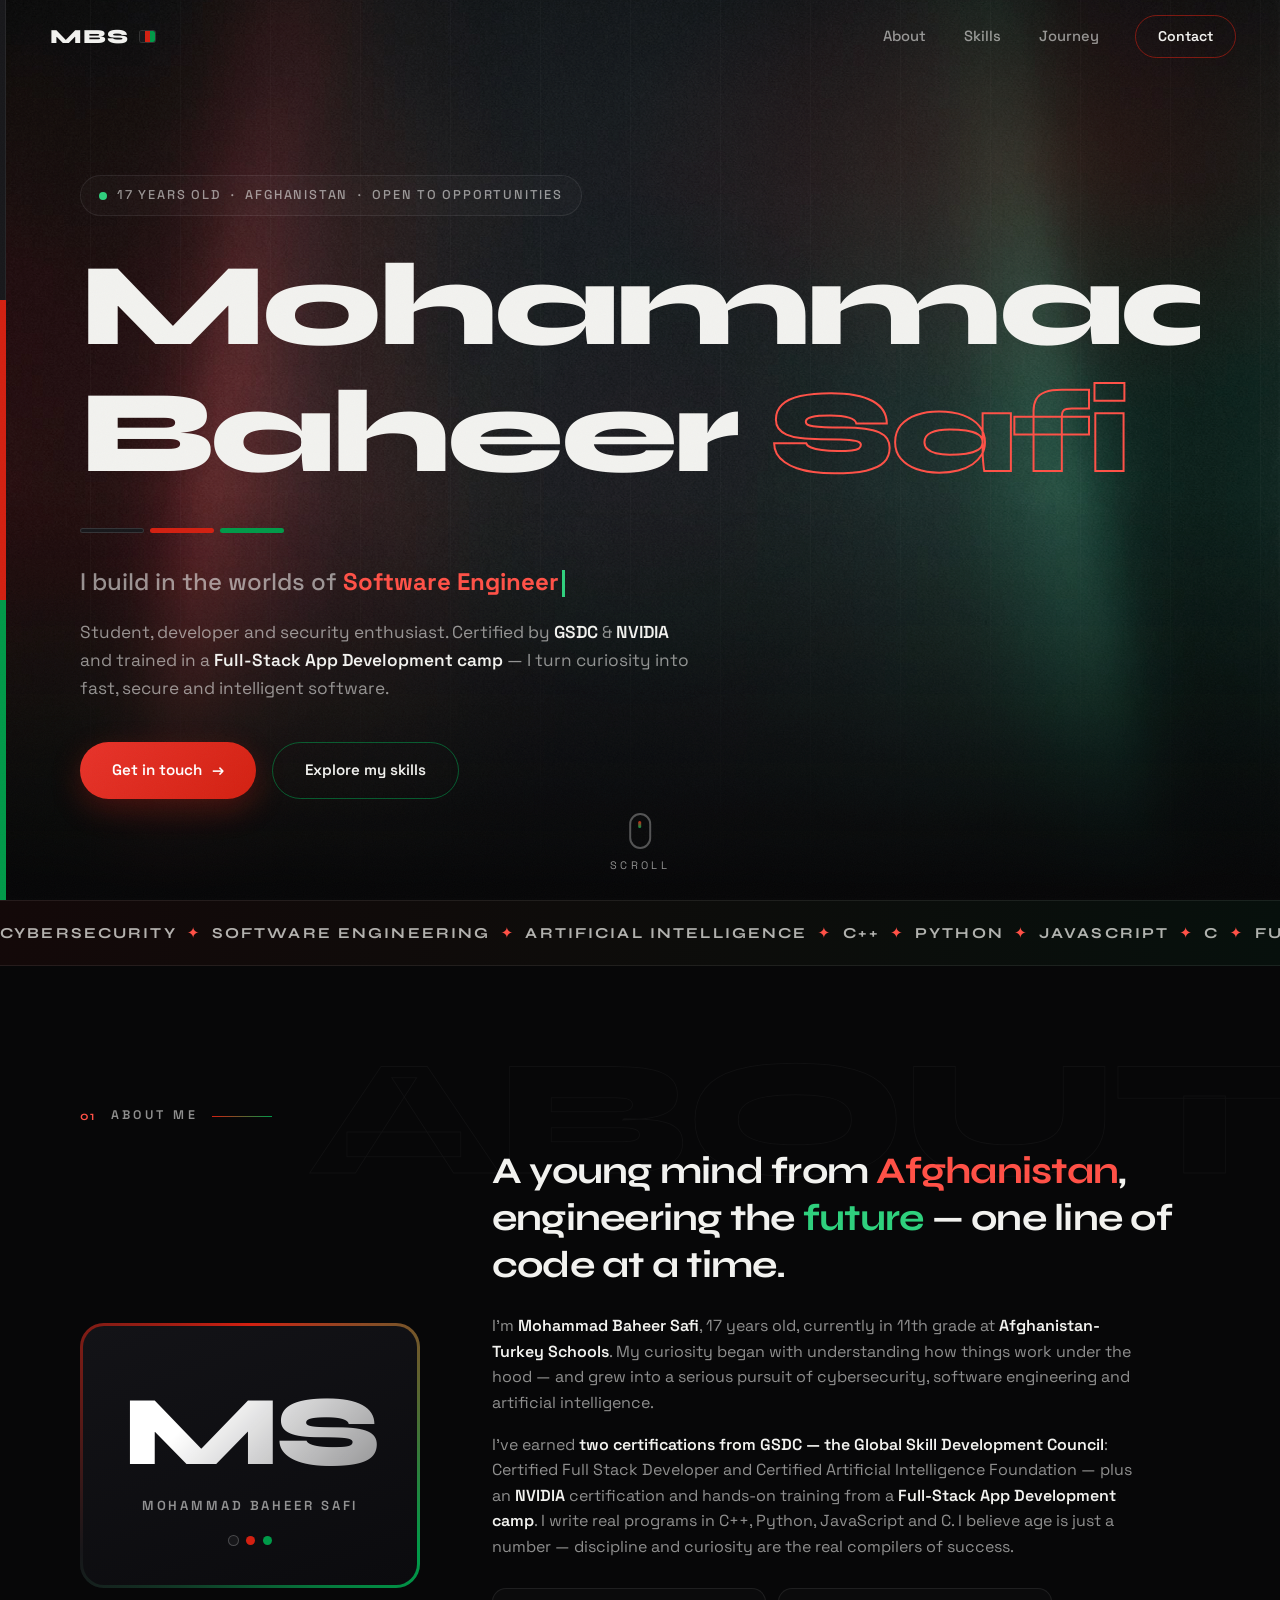
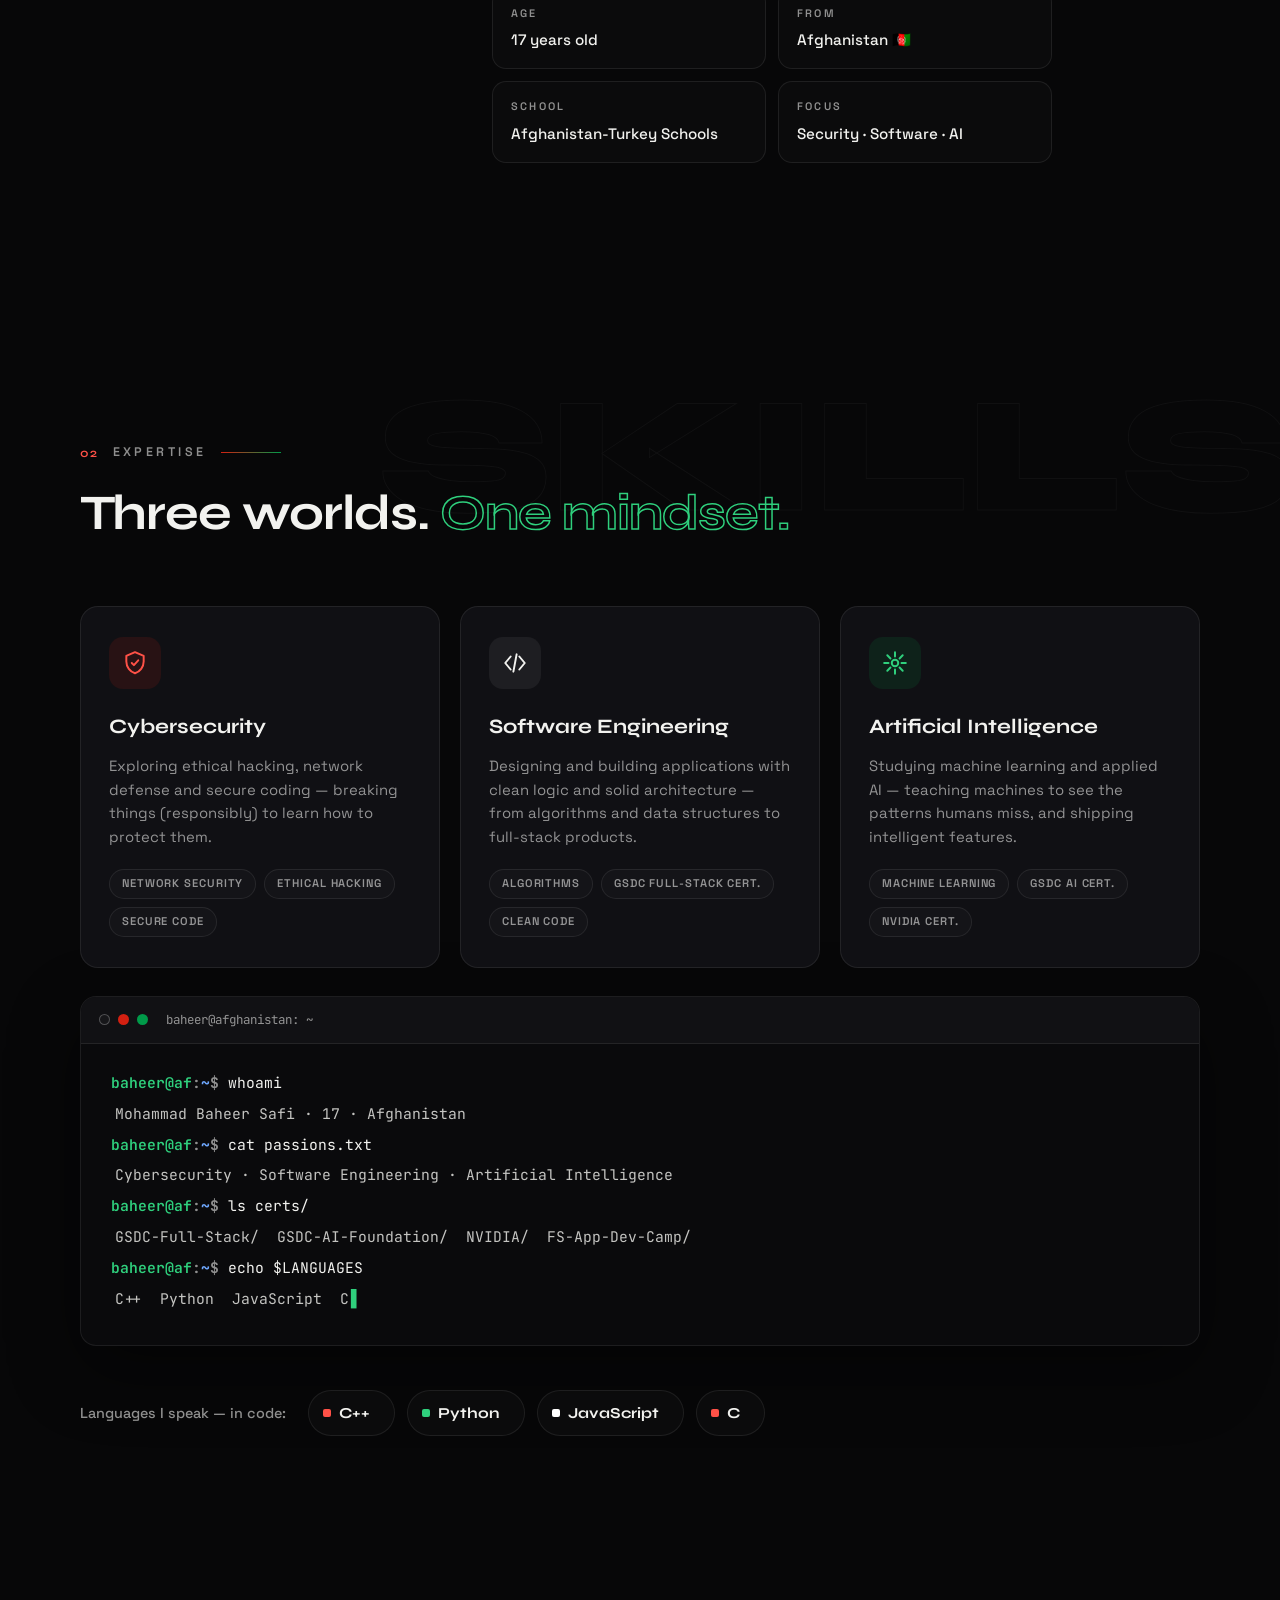
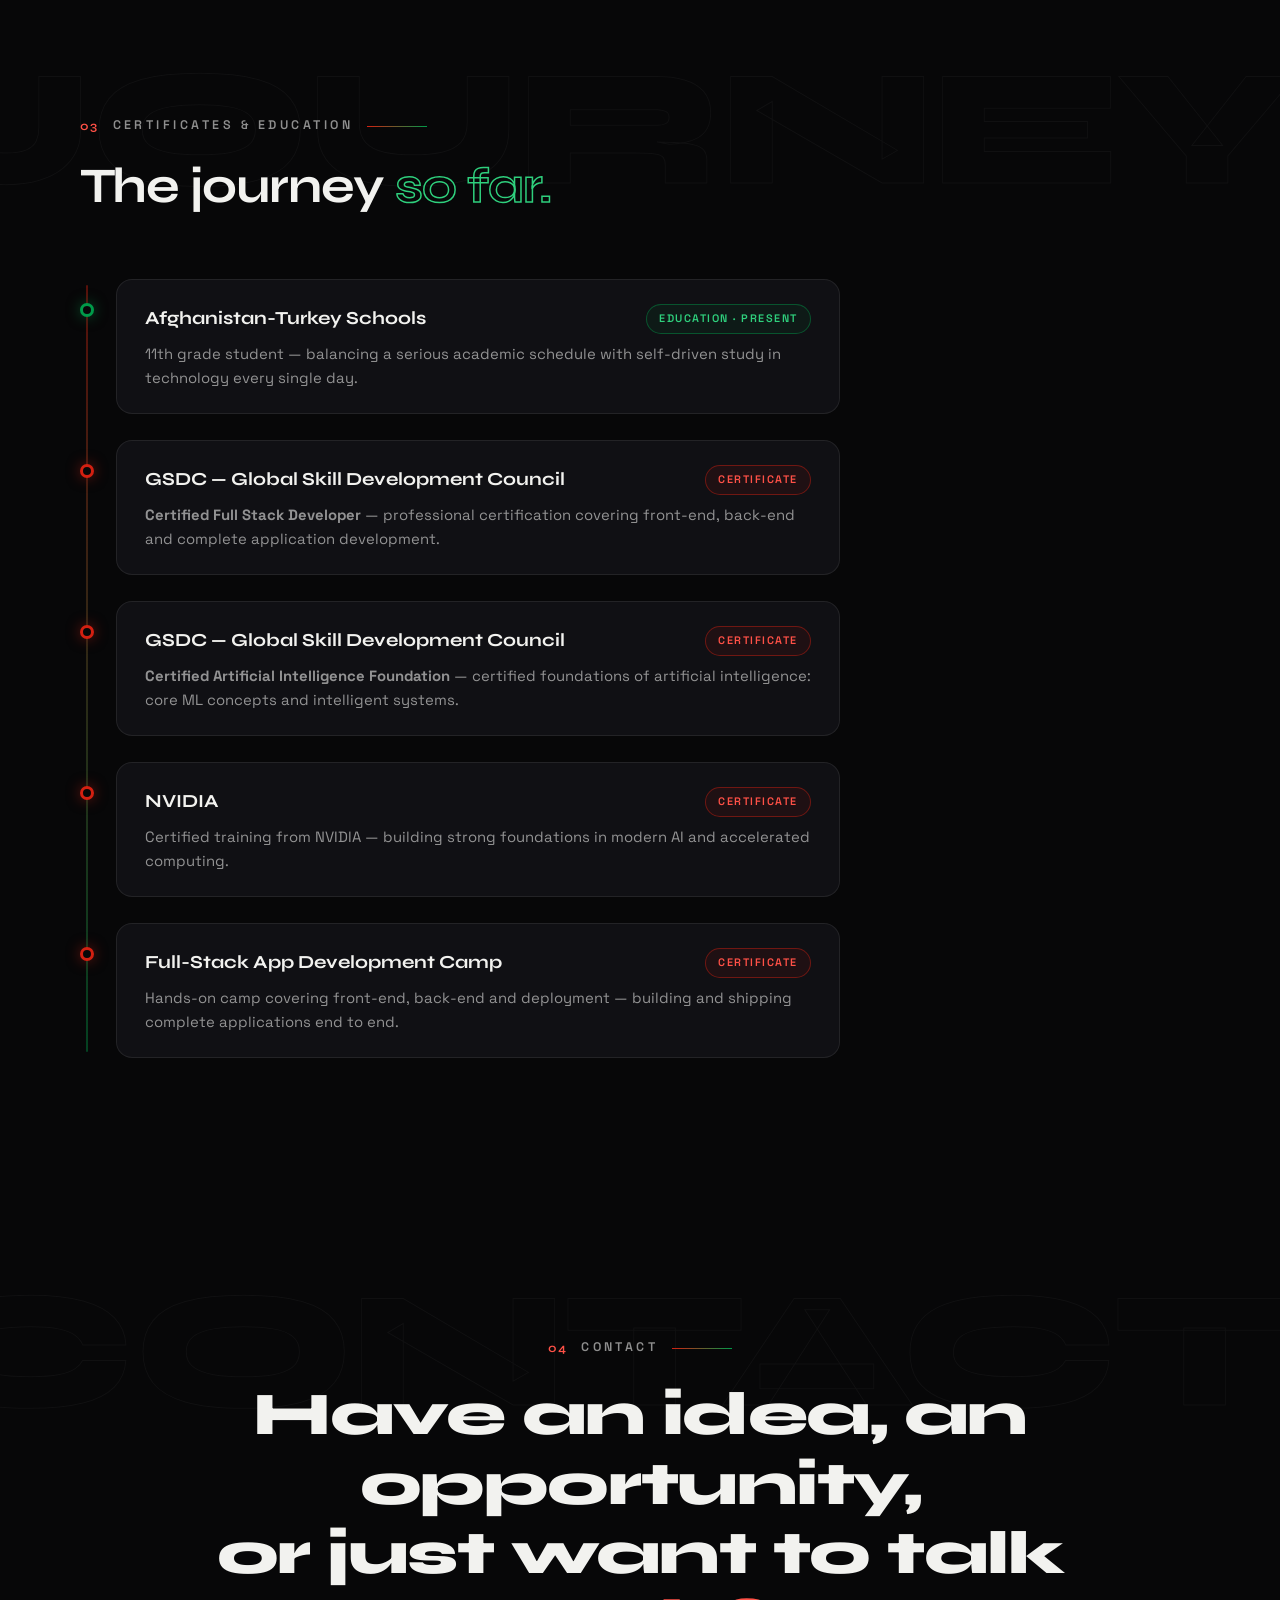
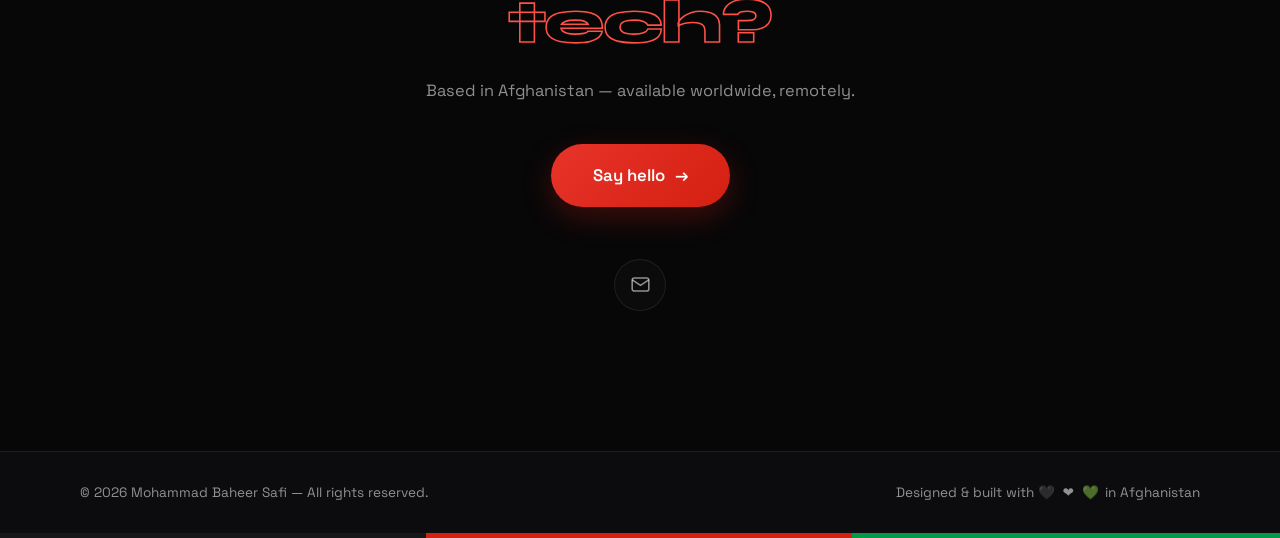
==== portfolio/index.html @ f2628285 "Update certifications and training details in index.html" ====
<!DOCTYPE html>
<html lang="en">
<head>
  <meta charset="UTF-8" />
  <meta name="viewport" content="width=device-width, initial-scale=1.0" />
  <title>Mohammad Baheer Safi — Cybersecurity · Software · AI</title>
  <meta name="description" content="Personal portfolio of Mohammad Baheer Safi — a 17-year-old developer from Afghanistan passionate about cybersecurity, software engineering and artificial intelligence." />

  <!-- Favicon: the Afghan tricolor -->
  <link rel="icon" href='data:image/svg+xml,<svg xmlns="http://www.w3.org/2000/svg" viewBox="0 0 30 30"><rect width="10" height="30" fill="%23141416"/><rect x="10" width="10" height="30" fill="%23d32011"/><rect x="20" width="10" height="30" fill="%23009a49"/></svg>' />

  <!-- Fonts -->
  <link rel="preconnect" href="https://fonts.googleapis.com" />
  <link rel="preconnect" href="https://fonts.gstatic.com" crossorigin />
  <link href="https://fonts.googleapis.com/css2?family=Syne:wght@600;700;800&family=Space+Grotesk:wght@300;400;500;600;700&family=JetBrains+Mono:wght@400;600&display=swap" rel="stylesheet" />

  <link rel="stylesheet" href="style.css" />
  <noscript><style>.reveal{opacity:1 !important;transform:none !important}</style></noscript>
</head>
<body>

  <!-- Scroll progress (tricolor) -->
  <div class="progress" id="progress" aria-hidden="true"></div>

  <!-- Cursor glow -->
  <div class="cursor-glow" id="cursorGlow" aria-hidden="true"></div>

  <!-- Flag stripe fixed on the left edge -->
  <div class="flag-edge" aria-hidden="true"><i></i><i></i><i></i></div>

  <!-- ============ NAV ============ -->
  <header class="nav" id="nav">
    <a class="logo" href="#home">MBS<span class="logo-flag" aria-hidden="true"></span></a>

    <nav class="nav-links" id="navLinks" aria-label="Main">
      <a href="#about">About</a>
      <a href="#skills">Skills</a>
      <a href="#journey">Journey</a>
      <a href="#contact" class="nav-cta">Contact</a>
    </nav>

    <button class="hamburger" id="hamburger" aria-label="Toggle menu" aria-expanded="false">
      <span></span><span></span><span></span>
    </button>
  </header>

  <main>
    <!-- ============ HERO ============ -->
    <section class="hero" id="home">
      <div class="hero-bg" aria-hidden="true"></div>

      <div class="container hero-inner">
        <p class="eyebrow reveal"><span class="pulse" aria-hidden="true"></span> 17 years old &nbsp;·&nbsp; Afghanistan &nbsp;·&nbsp; Open to opportunities</p>

        <h1 class="hero-title">
          <span class="line"><span>Mohammad</span></span>
          <span class="line"><span>Baheer <em>Safi</em></span></span>
        </h1>

        <div class="flag-bar reveal" aria-hidden="true"><i></i><i></i><i></i></div>

        <p class="hero-role reveal">I build in the worlds of&nbsp;<span class="typed-wrap"><span id="typed">Cybersecurity</span><span class="caret" aria-hidden="true"></span></span></p>

        <p class="hero-bio reveal">
          Student, developer and security enthusiast. Certified by <b>GSDC</b> &amp; <b>NVIDIA</b>
          and trained in a <b>Full-Stack App Development camp</b> — I turn curiosity into
          fast, secure and intelligent software.
        </p>

        <div class="hero-actions reveal">
          <a href="#contact" class="btn btn-red">Get in touch <span aria-hidden="true">→</span></a>
          <a href="#skills" class="btn btn-ghost">Explore my skills</a>
        </div>
      </div>

      <a class="scroll-hint" href="#about" aria-label="Scroll to about section">
        <span class="mouse" aria-hidden="true"><span class="wheel"></span></span>
        scroll
      </a>
    </section>

    <!-- ============ TICKER ============ -->
    <div class="ticker" aria-hidden="true">
      <div class="ticker-track">
        <span>Cybersecurity <i>✦</i> Software Engineering <i>✦</i> Artificial Intelligence <i>✦</i> C++ <i>✦</i> Python <i>✦</i> JavaScript <i>✦</i> C <i>✦</i> Full-Stack Development <i>✦</i>&nbsp;</span>
        <span>Cybersecurity <i>✦</i> Software Engineering <i>✦</i> Artificial Intelligence <i>✦</i> C++ <i>✦</i> Python <i>✦</i> JavaScript <i>✦</i> C <i>✦</i> Full-Stack Development <i>✦</i>&nbsp;</span>
      </div>
    </div>

    <!-- ============ ABOUT ============ -->
    <section class="section" id="about" data-word="ABOUT">
      <div class="container">
        <p class="section-label reveal"><span>01</span> About me</p>

        <div class="about-grid">
          <!-- Monogram card -->
          <div class="monogram-card reveal tilt">
            <div class="monogram-ring">
              <div class="monogram">MS</div>
              <p class="monogram-sub">Mohammad Baheer Safi</p>
              <span class="tricolor-dots" aria-hidden="true"><i></i><i></i><i></i></span>
            </div>
          </div>

          <!-- Text -->
          <div class="about-text">
            <h2 class="reveal">A young mind from <span class="hl-red">Afghanistan</span>, engineering the <span class="hl-green">future</span> — one line of code at a time.</h2>
            <p class="reveal" data-delay="80">
              I'm <b>Mohammad Baheer Safi</b>, 17 years old, currently in 11th grade at
              <b>Afghanistan-Turkey Schools</b>. My curiosity began with understanding how things
              work under the hood — and grew into a serious pursuit of cybersecurity,
              software engineering and artificial intelligence.
            </p>
            <p class="reveal" data-delay="160">
              I've earned <b>two certifications from GSDC — the Global Skill Development
              Council</b>: Certified Full Stack Developer and Certified Artificial Intelligence
              Foundation — plus an <b>NVIDIA</b> certification and hands-on training from a
              <b>Full-Stack App Development camp</b>. I write real programs in C++, Python,
              JavaScript and C. I believe age is just a number — discipline and curiosity are
              the real compilers of success.
            </p>

            <ul class="about-facts reveal" data-delay="240">
              <li><b>Age</b>17 years old</li>
              <li><b>From</b>Afghanistan 🇦🇫</li>
              <li><b>School</b>Afghanistan-Turkey Schools</li>
              <li><b>Focus</b>Security · Software · AI</li>
            </ul>
          </div>
        </div>
      </div>
    </section>

    <!-- ============ SKILLS ============ -->
    <section class="section" id="skills" data-word="SKILLS">
      <div class="container">
        <p class="section-label reveal"><span>02</span> Expertise</p>
        <h2 class="section-title reveal">Three worlds. <em>One mindset.</em></h2>

        <div class="skills-grid">
          <!-- Cybersecurity -->
          <article class="skill-card reveal tilt">
            <div class="ico r" aria-hidden="true">
              <svg viewBox="0 0 24 24" fill="none" stroke="currentColor" stroke-width="1.8" stroke-linecap="round" stroke-linejoin="round"><path d="M12 2 4 5.5v5.1c0 5 3.4 9.4 8 10.9 4.6-1.5 8-5.9 8-10.9V5.5L12 2Z"/><path d="m9 12 2 2 4-4.5"/></svg>
            </div>
            <h3>Cybersecurity</h3>
            <p>Exploring ethical hacking, network defense and secure coding — breaking things (responsibly) to learn how to protect them.</p>
            <div class="tags"><span>Network Security</span><span>Ethical Hacking</span><span>Secure Code</span></div>
          </article>

          <!-- Software Engineering -->
          <article class="skill-card reveal tilt" data-delay="100">
            <div class="ico w" aria-hidden="true">
              <svg viewBox="0 0 24 24" fill="none" stroke="currentColor" stroke-width="1.8" stroke-linecap="round" stroke-linejoin="round"><path d="m8 6-5 6 5 6"/><path d="m16 6 5 6-5 6"/><path d="m13.5 4-3 16"/></svg>
            </div>
            <h3>Software Engineering</h3>
            <p>Designing and building applications with clean logic and solid architecture — from algorithms and data structures to full-stack products.</p>
            <div class="tags"><span>Algorithms</span><span>GSDC Full-Stack Cert.</span><span>Clean Code</span></div>
          </article>

          <!-- AI -->
          <article class="skill-card reveal tilt" data-delay="200">
            <div class="ico g" aria-hidden="true">
              <svg viewBox="0 0 24 24" fill="none" stroke="currentColor" stroke-width="1.8" stroke-linecap="round" stroke-linejoin="round"><circle cx="12" cy="12" r="3"/><path d="M12 2v4M12 18v4M2 12h4M18 12h4M4.9 4.9l2.9 2.9M16.2 16.2l2.9 2.9M19.1 4.9l-2.9 2.9M7.8 16.2l-2.9 2.9"/></svg>
            </div>
            <h3>Artificial Intelligence</h3>
            <p>Studying machine learning and applied AI — teaching machines to see the patterns humans miss, and shipping intelligent features.</p>
            <div class="tags"><span>Machine Learning</span><span>GSDC AI Cert.</span><span>NVIDIA Cert.</span></div>
          </article>

          <!-- Terminal -->
          <div class="term reveal" id="term">
            <div class="term-bar" aria-hidden="true">
              <span class="dot b"></span><span class="dot r"></span><span class="dot g"></span>
              <p>baheer@afghanistan: ~</p>
            </div>
            <div class="term-body">
              <span class="ln"><b class="p">baheer@af</b><b class="d">:</b><b class="path">~</b><b class="d">$</b> whoami</span>
              <span class="ln out">Mohammad Baheer Safi · 17 · Afghanistan</span>
              <span class="ln"><b class="p">baheer@af</b><b class="d">:</b><b class="path">~</b><b class="d">$</b> cat passions.txt</span>
              <span class="ln out">Cybersecurity · Software Engineering · Artificial Intelligence</span>
              <span class="ln"><b class="p">baheer@af</b><b class="d">:</b><b class="path">~</b><b class="d">$</b> ls certs/</span>
              <span class="ln out">GSDC-Full-Stack/ &nbsp;GSDC-AI-Foundation/ &nbsp;NVIDIA/ &nbsp;FS-App-Dev-Camp/</span>
              <span class="ln"><b class="p">baheer@af</b><b class="d">:</b><b class="path">~</b><b class="d">$</b> echo $LANGUAGES</span>
              <span class="ln out">C++ &nbsp;Python &nbsp;JavaScript &nbsp;C</span>
            </div>
          </div>
        </div>

        <!-- Languages -->
        <div class="langs reveal">
          <p class="langs-label">Languages I speak — in code:</p>
          <div class="chips">
            <span class="chip">C++</span>
            <span class="chip">Python</span>
            <span class="chip">JavaScript</span>
            <span class="chip">C</span>
          </div>
        </div>
      </div>
    </section>

    <!-- ============ JOURNEY ============ -->
    <section class="section" id="journey" data-word="JOURNEY">
      <div class="container">
        <p class="section-label reveal"><span>03</span> Certificates &amp; Education</p>
        <h2 class="section-title reveal">The journey <em>so far.</em></h2>

        <div class="timeline">
          <article class="t-item reveal">
            <span class="t-dot g" aria-hidden="true"></span>
            <div class="t-card">
              <div class="t-head"><h3>Afghanistan-Turkey Schools</h3><span class="t-tag green">Education · Present</span></div>
              <p>11th grade student — balancing a serious academic schedule with self-driven study in technology every single day.</p>
            </div>
          </article>

          <article class="t-item reveal" data-delay="80">
            <span class="t-dot r" aria-hidden="true"></span>
            <div class="t-card">
              <div class="t-head"><h3>GSDC — Global Skill Development Council</h3><span class="t-tag red">Certificate</span></div>
              <p><b>Certified Full Stack Developer</b> — professional certification covering front-end, back-end and complete application development.</p>
            </div>
          </article>

          <article class="t-item reveal" data-delay="160">
            <span class="t-dot r" aria-hidden="true"></span>
            <div class="t-card">
              <div class="t-head"><h3>GSDC — Global Skill Development Council</h3><span class="t-tag red">Certificate</span></div>
              <p><b>Certified Artificial Intelligence Foundation</b> — certified foundations of artificial intelligence: core ML concepts and intelligent systems.</p>
            </div>
          </article>

          <article class="t-item reveal" data-delay="240">
            <span class="t-dot r" aria-hidden="true"></span>
            <div class="t-card">
              <div class="t-head"><h3>NVIDIA</h3><span class="t-tag red">Certificate</span></div>
              <p>Certified training from NVIDIA — building strong foundations in modern AI and accelerated computing.</p>
            </div>
          </article>

          <article class="t-item reveal" data-delay="320">
            <span class="t-dot r" aria-hidden="true"></span>
            <div class="t-card">
              <div class="t-head"><h3>Full-Stack App Development Camp</h3><span class="t-tag red">Certificate</span></div>
              <p>Hands-on camp covering front-end, back-end and deployment — building and shipping complete applications end to end.</p>
            </div>
          </article>
        </div>
      </div>
    </section>

    <!-- ============ CONTACT ============ -->
    <section class="section contact" id="contact" data-word="CONTACT">
      <div class="container center">
        <p class="section-label reveal" style="justify-content:center"><span>04</span> Contact</p>
        <h2 class="contact-title reveal">Have an idea, an opportunity,<br />or just want to talk <em>tech?</em></h2>
        <p class="contact-sub reveal" data-delay="80">Based in Afghanistan — available worldwide, remotely.</p>
        <div class="reveal" data-delay="160">
          <a class="btn btn-red big" href="mailto:safimohammadbaheer@gmail.com">Say hello <span aria-hidden="true">→</span></a>
        </div>

        <div class="socials reveal" data-delay="240">
          <a href="mailto:safimohammadbaheer@gmail.com" aria-label="Email" title="safimohammadbaheer@gmail.com">
            <svg viewBox="0 0 24 24" fill="none" stroke="currentColor" stroke-width="1.8" stroke-linecap="round" stroke-linejoin="round"><rect x="2.5" y="4.5" width="19" height="15" rx="2.5"/><path d="m3 7 9 6 9-6"/></svg>
          </a>
        </div>
      </div>
    </section>
  </main>

  <!-- ============ FOOTER ============ -->
  <footer class="footer">
    <div class="container footer-inner">
      <p>© <span id="year">2026</span> Mohammad Baheer Safi — All rights reserved.</p>
      <p>Designed &amp; built with <span class="hearts" aria-hidden="true">🖤 ❤️ 💚</span> in Afghanistan</p>
    </div>
    <div class="footer-bar" aria-hidden="true"></div>
  </footer>

  <script src="script.js"></script>
</body>
</html>
---- portfolio/style.css ----
/* ============================================================
   MOHAMMAD BAHEER SAFI — PORTFOLIO
   Design language: the Afghan tricolor (black · red · green)
   ============================================================ */

/* ---------- Reset & tokens ---------- */
*, *::before, *::after { margin: 0; padding: 0; box-sizing: border-box; }

:root {
  --bg:        #070708;
  --bg-soft:   #0c0c0f;
  --card:      #101014;
  --line:      rgba(255, 255, 255, .08);
  --text:      #f2f2ef;
  --muted:     rgba(242, 242, 239, .58);

  --red:        #d32011;
  --red-bright: #ff5147;
  --green:      #009a49;
  --green-bright:#2fd07d;
  --flag-black: #17171a;

  --font-display: 'Syne', 'Space Grotesk', system-ui, sans-serif;
  --font-body: 'Space Grotesk', system-ui, -apple-system, sans-serif;
  --font-mono: 'JetBrains Mono', ui-monospace, 'Courier New', monospace;

  --nav-h: 74px;
  --ease: cubic-bezier(.2, .8, .2, 1);
}

html { scroll-behavior: smooth; scroll-padding-top: 96px; }

body {
  font-family: var(--font-body);
  background: var(--bg);
  color: var(--text);
  line-height: 1.6;
  overflow-x: hidden;
  -webkit-font-smoothing: antialiased;
}

body.no-scroll { overflow: hidden; }

/* Film grain overlay */
body::after {
  content: "";
  position: fixed; inset: 0;
  z-index: 999; pointer-events: none; opacity: .05;
  background-image: url("data:image/svg+xml,%3Csvg xmlns='http://www.w3.org/2000/svg' width='160' height='160'%3E%3Cfilter id='n'%3E%3CfeTurbulence type='fractalNoise' baseFrequency='0.9' numOctaves='2'/%3E%3C/filter%3E%3Crect width='100%25' height='100%25' filter='url(%23n)' opacity='0.6'/%3E%3C/svg%3E");
}

::selection { background: var(--red); color: #fff; }

::-webkit-scrollbar { width: 10px; }
::-webkit-scrollbar-track { background: var(--bg); }
::-webkit-scrollbar-thumb {
  border-radius: 8px;
  background: linear-gradient(180deg, var(--red), var(--green));
}

img { max-width: 100%; display: block; }
a { color: inherit; text-decoration: none; }

.container { width: min(1120px, 100% - 48px); margin-inline: auto; position: relative; z-index: 1; }

/* ---------- Chrome: progress, glow, flag edge ---------- */
.progress {
  position: fixed; top: 0; left: 0; right: 0; height: 3px; z-index: 102;
  background: linear-gradient(90deg, var(--red), var(--green-bright));
  transform: scaleX(0); transform-origin: left;
}

.cursor-glow {
  position: fixed; top: 0; left: 0; z-index: 0;
  width: 560px; height: 560px; border-radius: 50%;
  pointer-events: none;
  background: radial-gradient(circle,
    rgba(211, 32, 17, .10) 0%,
    rgba(0, 154, 73, .06) 42%,
    transparent 65%);
  will-change: transform;
}

.flag-edge {
  position: fixed; top: 0; left: 0; bottom: 0; width: 6px; z-index: 101;
  display: flex; flex-direction: column;
}
.flag-edge i:nth-child(1) { flex: 1; background: var(--flag-black); border-right: 1px solid rgba(255,255,255,.06); }
.flag-edge i:nth-child(2) { flex: 1; background: var(--red); }
.flag-edge i:nth-child(3) { flex: 1; background: var(--green); }

/* ---------- Nav ---------- */
.nav {
  position: fixed; top: 0; left: 0; right: 0; z-index: 100;
  height: var(--nav-h);
  display: flex; align-items: center; justify-content: space-between;
  padding: 0 clamp(20px, 4vw, 44px) 0 clamp(26px, 4vw, 50px);
  transition: background .35s, border-color .35s, backdrop-filter .35s;
  border-bottom: 1px solid transparent;
}
.nav.scrolled {
  background: rgba(7, 7, 8, .78);
  backdrop-filter: blur(14px); -webkit-backdrop-filter: blur(14px);
  border-bottom-color: var(--line);
}

.logo {
  font-family: var(--font-display); font-weight: 800; font-size: 1.25rem;
  letter-spacing: .06em; display: inline-flex; align-items: center; gap: 10px;
}
.logo-flag {
  width: 15px; height: 11px; border-radius: 2px; display: inline-block;
  background: linear-gradient(90deg, var(--flag-black) 0 33.3%, var(--red) 33.3% 66.6%, var(--green) 66.6%);
  box-shadow: 0 0 0 1px rgba(255,255,255,.15);
}

.nav-links { display: flex; align-items: center; gap: clamp(16px, 3vw, 34px); }
.nav-links a:not(.nav-cta) {
  position: relative; font-size: .92rem; font-weight: 500; color: var(--muted);
  padding: 6px 2px; transition: color .3s;
}
.nav-links a:not(.nav-cta)::after {
  content: ""; position: absolute; left: 0; bottom: 0; height: 2px; width: 0;
  background: linear-gradient(90deg, var(--red), var(--green));
  transition: width .35s var(--ease);
}
.nav-links a:not(.nav-cta):hover,
.nav-links a:not(.nav-cta).active { color: var(--text); }
.nav-links a:not(.nav-cta):hover::after,
.nav-links a:not(.nav-cta).active::after { width: 100%; }

.nav-cta {
  font-size: .88rem; font-weight: 600; padding: 9px 22px; border-radius: 999px;
  border: 1px solid rgba(211, 32, 17, .55); color: var(--text);
  transition: background .3s, border-color .3s, transform .3s;
}
.nav-cta:hover { background: var(--red); border-color: var(--red); transform: translateY(-2px); }

.hamburger { display: none; background: none; border: 0; cursor: pointer; width: 40px; height: 40px; position: relative; z-index: 110; }
.hamburger span {
  display: block; width: 24px; height: 2px; margin: 5px auto;
  background: var(--text); border-radius: 2px; transition: transform .35s var(--ease), opacity .25s;
}
.hamburger.open span:nth-child(1) { transform: translateY(7px) rotate(45deg); background: var(--red-bright); }
.hamburger.open span:nth-child(2) { opacity: 0; }
.hamburger.open span:nth-child(3) { transform: translateY(-7px) rotate(-45deg); background: var(--green-bright); }

/* ---------- Buttons ---------- */
.btn {
  display: inline-flex; align-items: center; gap: 10px;
  font-family: var(--font-body); font-weight: 600; font-size: .95rem;
  padding: 15px 32px; border-radius: 999px; cursor: pointer;
  transition: transform .3s var(--ease), box-shadow .3s, background .3s, border-color .3s;
}
.btn.big { padding: 18px 42px; font-size: 1.05rem; }

.btn-red {
  background: linear-gradient(135deg, #e8332a, var(--red));
  color: #fff; box-shadow: 0 10px 30px rgba(211, 32, 17, .28);
}
.btn-red:hover { transform: translateY(-3px); box-shadow: 0 16px 44px rgba(211, 32, 17, .42); }

.btn-ghost {
  border: 1px solid rgba(0, 154, 73, .55); color: var(--text); background: transparent;
}
.btn-ghost:hover {
  transform: translateY(-3px); border-color: var(--green-bright);
  background: rgba(0, 154, 73, .08); box-shadow: 0 12px 34px rgba(0, 154, 73, .15);
}

/* ---------- Reveal animation ---------- */
.reveal {
  opacity: 0; transform: translateY(36px);
  transition: opacity .8s var(--ease), transform .8s var(--ease);
}
.reveal.visible { opacity: 1; transform: none; }

/* ---------- Sections base ---------- */
.section { position: relative; padding: clamp(90px, 12vw, 140px) 0; overflow: hidden; }

.section::before {
  content: attr(data-word);
  position: absolute; top: clamp(30px, 6vw, 70px); right: -1%;
  font-family: var(--font-display); font-weight: 800;
  font-size: clamp(5rem, 13vw, 12rem); line-height: 1; letter-spacing: -.02em;
  color: transparent; -webkit-text-stroke: 1px rgba(255, 255, 255, .04);
  pointer-events: none; user-select: none; white-space: nowrap;
}

.section-label {
  display: flex; align-items: center; gap: 14px;
  font-size: .78rem; font-weight: 600; text-transform: uppercase; letter-spacing: .28em;
  color: var(--muted); margin-bottom: 22px;
}
.section-label span {
  font-family: var(--font-display); color: var(--red-bright); letter-spacing: .1em;
}
.section-label::after {
  content: ""; flex: 0 0 60px; height: 1px;
  background: linear-gradient(90deg, var(--red), var(--green));
}

.section-title {
  font-family: var(--font-display); font-weight: 700;
  font-size: clamp(1.9rem, 4.4vw, 3.1rem); line-height: 1.15; letter-spacing: -.02em;
  margin-bottom: clamp(40px, 6vw, 64px);
}
.section-title em {
  font-style: normal; color: transparent;
  -webkit-text-stroke: 1.5px var(--green-bright);
}

.hl-red   { color: var(--red-bright); }
.hl-green { color: var(--green-bright); }

/* ---------- Hero ---------- */
.hero {
  position: relative; min-height: 100vh; min-height: 100svh;
  display: flex; align-items: center; overflow: hidden;
}

.hero-bg {
  position: absolute; inset: 0; z-index: 0;
  background:
    radial-gradient(55% 45% at 82% 18%, rgba(211, 32, 17, .16), transparent 62%),
    radial-gradient(50% 42% at 12% 88%, rgba(0, 154, 73, .13), transparent 60%),
    repeating-linear-gradient(90deg, rgba(255,255,255,.025) 0 1px, transparent 1px 90px),
    url("assets/hero-bg.jpg") center / cover no-repeat,
    var(--bg);
  -webkit-mask-image: linear-gradient(to bottom, #000 55%, transparent 100%);
  mask-image: linear-gradient(to bottom, #000 55%, transparent 100%);
  opacity: .85;
}

.hero-inner { padding-top: var(--nav-h); }

.eyebrow {
  display: inline-flex; align-items: center; gap: 10px;
  font-size: .8rem; font-weight: 500; letter-spacing: .14em; text-transform: uppercase;
  color: var(--muted); border: 1px solid var(--line); border-radius: 999px;
  padding: 9px 18px; background: rgba(255, 255, 255, .02); margin-bottom: 30px;
}
.pulse {
  width: 8px; height: 8px; border-radius: 50%; background: var(--green-bright);
  box-shadow: 0 0 0 0 rgba(47, 208, 125, .6); animation: pulse 2s infinite;
}
@keyframes pulse {
  0%   { box-shadow: 0 0 0 0 rgba(47, 208, 125, .55); }
  70%  { box-shadow: 0 0 0 10px rgba(47, 208, 125, 0); }
  100% { box-shadow: 0 0 0 0 rgba(47, 208, 125, 0); }
}

.hero-title {
  font-family: var(--font-display); font-weight: 800;
  font-size: clamp(2.9rem, 9.2vw, 7.4rem); line-height: 1.02; letter-spacing: -.03em;
  margin-bottom: 28px;
}
.hero-title .line { display: block; overflow: hidden; padding-bottom: .06em; }
.hero-title .line > span {
  display: block; animation: rise 1s var(--ease) both;
}
.hero-title .line:nth-child(2) > span { animation-delay: .16s; }
@keyframes rise {
  from { transform: translateY(115%); opacity: 0; }
  to   { transform: translateY(0);    opacity: 1; }
}

.hero-title em {
  font-style: normal; color: transparent;
  -webkit-text-stroke: 2px var(--red-bright);
  transition: color .45s var(--ease), -webkit-text-stroke-color .45s;
  cursor: default;
}
.hero-title em:hover { color: var(--text); -webkit-text-stroke-color: transparent; }

.flag-bar { display: flex; gap: 6px; margin-bottom: 30px; }
.flag-bar i { height: 5px; width: 0; border-radius: 3px; animation: grow .8s var(--ease) forwards; }
.flag-bar i:nth-child(1) { background: var(--flag-black); box-shadow: inset 0 0 0 1px rgba(255,255,255,.12); animation-delay: .5s; }
.flag-bar i:nth-child(2) { background: var(--red);   animation-delay: .65s; }
.flag-bar i:nth-child(3) { background: var(--green); animation-delay: .8s; }
@keyframes grow { to { width: 64px; } }

.hero-role { font-size: clamp(1.05rem, 2.4vw, 1.5rem); font-weight: 500; margin-bottom: 18px; color: var(--muted); }
.typed-wrap { color: var(--text); font-weight: 700; }
#typed { color: var(--red-bright); }
.caret {
  display: inline-block; width: 3px; height: 1.15em; margin-left: 3px;
  background: var(--green-bright); vertical-align: text-bottom;
  animation: blink 1s steps(1) infinite;
}
@keyframes blink { 50% { opacity: 0; } }

.hero-bio { max-width: 620px; color: var(--muted); font-size: clamp(.95rem, 1.6vw, 1.08rem); margin-bottom: 40px; }
.hero-bio b { color: var(--text); font-weight: 600; }

.hero-actions { display: flex; gap: 16px; flex-wrap: wrap; }

.scroll-hint {
  position: absolute; bottom: 26px; left: 50%; transform: translateX(-50%);
  display: flex; flex-direction: column; align-items: center; gap: 8px;
  font-size: .68rem; letter-spacing: .3em; text-transform: uppercase; color: var(--muted);
  transition: color .3s;
}
.scroll-hint:hover { color: var(--text); }
.mouse {
  width: 22px; height: 36px; border: 2px solid rgba(255,255,255,.3); border-radius: 12px;
  display: flex; justify-content: center; padding-top: 6px;
}
.wheel {
  width: 3px; height: 7px; border-radius: 3px;
  background: linear-gradient(180deg, var(--red), var(--green));
  animation: wheel 1.8s var(--ease) infinite;
}
@keyframes wheel {
  0%   { transform: translateY(0);    opacity: 1; }
  70%  { transform: translateY(12px); opacity: 0; }
  100% { transform: translateY(0);    opacity: 0; }
}

/* ---------- Ticker ---------- */
.ticker {
  overflow: hidden; padding: 20px 0;
  border-top: 1px solid var(--line); border-bottom: 1px solid var(--line);
  background: linear-gradient(90deg, rgba(211,32,17,.06), rgba(0,154,73,.06));
}
.ticker-track {
  display: flex; width: max-content;
  animation: marquee 32s linear infinite;
}
.ticker-track span {
  font-family: var(--font-display); font-weight: 700; font-size: .95rem;
  text-transform: uppercase; letter-spacing: .14em; color: rgba(242,242,239,.72);
  white-space: nowrap; padding-right: 8px;
}
.ticker-track i { font-style: normal; color: var(--red-bright); padding: 0 4px; }
.ticker-track span:nth-child(2) i { color: var(--green-bright); }
@keyframes marquee { to { transform: translateX(-50%); } }

/* ---------- About ---------- */
.about-grid {
  display: grid; grid-template-columns: 340px 1fr; gap: clamp(40px, 6vw, 72px);
  align-items: center;
}

.monogram-card {
  position: relative; border-radius: 24px; padding: 3px; overflow: hidden;
  background: var(--card);
  transition: transform .2s ease-out;
  will-change: transform;
}
.monogram-card::before {
  content: ""; position: absolute; inset: -60%;
  background: conic-gradient(from 0deg, var(--red), var(--green), var(--flag-black), var(--red));
  animation: spin 5s linear infinite;
}
@keyframes spin { to { transform: rotate(360deg); } }

.monogram-ring {
  position: relative; z-index: 1;
  background: linear-gradient(160deg, #131317, #0b0b0e);
  border-radius: 21px; padding: 56px 32px 40px;
  display: flex; flex-direction: column; align-items: center; gap: 14px;
}
.monogram {
  font-family: var(--font-display); font-weight: 800; font-size: 6.2rem; line-height: 1;
  letter-spacing: -.04em;
  background: linear-gradient(135deg, #fff 30%, rgba(255,255,255,.55));
  -webkit-background-clip: text; background-clip: text; color: transparent;
}
.monogram-sub {
  font-size: .82rem; font-weight: 600; letter-spacing: .22em; text-transform: uppercase;
  color: var(--muted); text-align: center;
}
.tricolor-dots { display: flex; gap: 8px; margin-top: 6px; }
.tricolor-dots i { width: 9px; height: 9px; border-radius: 50%; }
.tricolor-dots i:nth-child(1) { background: var(--flag-black); box-shadow: 0 0 0 1px rgba(255,255,255,.25); }
.tricolor-dots i:nth-child(2) { background: var(--red); }
.tricolor-dots i:nth-child(3) { background: var(--green); }

.about-text h2 {
  font-family: var(--font-display); font-weight: 700;
  font-size: clamp(1.55rem, 3.2vw, 2.35rem); line-height: 1.25; letter-spacing: -.02em;
  margin-bottom: 24px;
}
.about-text p { color: var(--muted); margin-bottom: 16px; max-width: 640px; }
.about-text p b { color: var(--text); font-weight: 600; }

.about-facts {
  list-style: none; display: grid; grid-template-columns: repeat(2, 1fr);
  gap: 12px; margin-top: 28px; max-width: 560px;
}
.about-facts li {
  border: 1px solid var(--line); border-radius: 14px; padding: 16px 18px;
  background: rgba(255,255,255,.02); font-size: .95rem; font-weight: 500;
  transition: border-color .3s, transform .3s var(--ease);
}
.about-facts li b {
  display: block; font-size: .68rem; font-weight: 600; text-transform: uppercase;
  letter-spacing: .2em; color: var(--muted); margin-bottom: 6px;
}
.about-facts li:nth-child(odd):hover  { border-color: rgba(211,32,17,.5);  transform: translateY(-3px); }
.about-facts li:nth-child(even):hover { border-color: rgba(0,154,73,.5);   transform: translateY(-3px); }

/* ---------- Skills ---------- */
.skills-grid { display: grid; grid-template-columns: repeat(3, 1fr); gap: 20px; }

.skill-card {
  position: relative; overflow: hidden;
  background: var(--card); border: 1px solid var(--line); border-radius: 18px;
  padding: 30px 28px; transition: transform .2s ease-out, border-color .35s, box-shadow .35s;
  will-change: transform;
}
.skill-card::before {
  content: ""; position: absolute; top: 0; left: 0; right: 0; height: 3px;
  background: linear-gradient(90deg, var(--flag-black), var(--red), var(--green));
  transform: scaleX(0); transform-origin: left; transition: transform .5s var(--ease);
}
.skill-card:hover { border-color: rgba(255,255,255,.16); box-shadow: 0 22px 60px rgba(0,0,0,.5); }
.skill-card:hover::before { transform: scaleX(1); }

.ico {
  width: 52px; height: 52px; border-radius: 14px;
  display: flex; align-items: center; justify-content: center; margin-bottom: 22px;
}
.ico svg { width: 26px; height: 26px; }
.ico.r { background: rgba(211, 32, 17, .12); color: var(--red-bright); }
.ico.g { background: rgba(0, 154, 73, .13);  color: var(--green-bright); }
.ico.w { background: rgba(255,255,255,.06);  color: var(--text); }

.skill-card h3 { font-family: var(--font-display); font-size: 1.28rem; font-weight: 700; margin-bottom: 10px; }
.skill-card p  { color: var(--muted); font-size: .93rem; margin-bottom: 20px; }

.tags { display: flex; flex-wrap: wrap; gap: 8px; }
.tags span {
  font-size: .7rem; font-weight: 600; letter-spacing: .08em; text-transform: uppercase;
  padding: 5px 12px; border-radius: 999px; color: var(--muted);
  border: 1px solid var(--line); background: rgba(255,255,255,.02);
}

/* Terminal */
.term {
  grid-column: 1 / -1; margin-top: 8px;
  background: #0a0a0c; border: 1px solid var(--line); border-radius: 16px;
  overflow: hidden; box-shadow: 0 24px 70px rgba(0,0,0,.45);
}
.term-bar {
  display: flex; align-items: center; gap: 8px;
  padding: 13px 18px; background: #111114; border-bottom: 1px solid var(--line);
}
.term-bar .dot { width: 11px; height: 11px; border-radius: 50%; }
.dot.b { background: var(--flag-black); box-shadow: inset 0 0 0 1px rgba(255,255,255,.25); }
.dot.r { background: var(--red); }
.dot.g { background: var(--green); }
.term-bar p {
  margin-left: 10px; font-family: var(--font-mono); font-size: .78rem; color: var(--muted);
}

.term-body { padding: 24px clamp(18px, 3vw, 30px) 30px; font-family: var(--font-mono); font-size: clamp(.78rem, 1.5vw, .92rem); }
.term-body .ln { display: block; overflow: hidden; white-space: nowrap; width: 0; line-height: 2.1; }
.term-body .ln .p    { color: var(--green-bright); font-weight: 600; }
.term-body .ln .path { color: #6fa8ff; }
.term-body .ln .d    { color: var(--muted); }
.term-body .ln.out   { color: rgba(242,242,239,.8); padding-left: 4px; }

.term.play .ln { animation: typeIn .6s steps(34, end) forwards; }
.term.play .ln:nth-child(1) { animation-delay: .2s; }
.term.play .ln:nth-child(2) { animation-delay: 1.0s; }
.term.play .ln:nth-child(3) { animation-delay: 1.8s; }
.term.play .ln:nth-child(4) { animation-delay: 2.6s; }
.term.play .ln:nth-child(5) { animation-delay: 3.4s; }
.term.play .ln:nth-child(6) { animation-delay: 4.2s; }
.term.play .ln:nth-child(7) { animation-delay: 5.0s; }
.term.play .ln:nth-child(8) { animation-delay: 5.8s; animation-duration: .5s; }
@keyframes typeIn { to { width: 100%; } }

.term-body .ln:last-child::after {
  content: "▋"; color: var(--green-bright); opacity: 0; margin-left: 2px;
}
.term.play .ln:last-child::after {
  animation: caretIn 0s 6.4s forwards, blink 1s 6.4s steps(1) infinite;
}
@keyframes caretIn { to { opacity: 1; } }

/* Languages */
.langs { margin-top: 44px; display: flex; align-items: center; gap: 22px; flex-wrap: wrap; }
.langs-label { color: var(--muted); font-size: .9rem; font-weight: 500; }
.chips { display: flex; gap: 12px; flex-wrap: wrap; }
.chip {
  position: relative; padding: 10px 24px 10px 30px; border-radius: 999px;
  border: 1px solid var(--line); background: rgba(255,255,255,.02);
  font-family: var(--font-display); font-weight: 700; font-size: .95rem;
  transition: transform .3s var(--ease), border-color .3s, box-shadow .3s;
}
.chip::before {
  content: ""; position: absolute; left: 14px; top: 50%; transform: translateY(-50%);
  width: 8px; height: 8px; border-radius: 2px;
}
.chip:nth-child(4n+1)::before { background: var(--red-bright); }
.chip:nth-child(4n+2)::before { background: var(--green-bright); }
.chip:nth-child(4n+3)::before { background: #fff; }
.chip:nth-child(4n+4)::before { background: var(--red-bright); }
.chip:hover { transform: translateY(-4px); border-color: rgba(211,32,17,.5); box-shadow: 0 10px 26px rgba(211,32,17,.14); }
.chip:nth-child(even):hover { border-color: rgba(0,154,73,.5); box-shadow: 0 10px 26px rgba(0,154,73,.14); }

/* ---------- Journey / Timeline ---------- */
.timeline { position: relative; padding-left: 36px; max-width: 760px; }
.timeline::before {
  content: ""; position: absolute; left: 6px; top: 6px; bottom: 6px; width: 2px;
  background: linear-gradient(180deg, var(--red), var(--green));
  opacity: .4; border-radius: 2px;
}

.t-item { position: relative; padding-bottom: 26px; }
.t-item:last-child { padding-bottom: 0; }
.t-dot {
  position: absolute; left: -36px; top: 24px; width: 14px; height: 14px;
  border-radius: 50%; background: var(--bg);
}
.t-dot.r { border: 3px solid var(--red); box-shadow: 0 0 14px rgba(211,32,17,.5); }
.t-dot.g { border: 3px solid var(--green); box-shadow: 0 0 14px rgba(0,154,73,.5); }

.t-card {
  background: var(--card); border: 1px solid var(--line); border-radius: 16px;
  padding: 24px 28px; transition: border-color .35s, transform .35s var(--ease);
}
.t-card:hover { border-color: rgba(255,255,255,.16); transform: translateX(6px); }

.t-head { display: flex; align-items: center; justify-content: space-between; gap: 14px; flex-wrap: wrap; margin-bottom: 8px; }
.t-head h3 { font-family: var(--font-display); font-size: 1.15rem; font-weight: 700; }
.t-tag {
  font-size: .68rem; font-weight: 600; text-transform: uppercase; letter-spacing: .14em;
  padding: 5px 12px; border-radius: 999px; white-space: nowrap;
}
.t-tag.red   { color: var(--red-bright);   border: 1px solid rgba(211,32,17,.45);  background: rgba(211,32,17,.08); }
.t-tag.green { color: var(--green-bright); border: 1px solid rgba(0,154,73,.45);   background: rgba(0,154,73,.08); }
.t-card p { color: var(--muted); font-size: .93rem; }

/* ---------- Contact ---------- */
.contact { text-align: center; }
.center { display: flex; flex-direction: column; align-items: center; }

.contact-title {
  font-family: var(--font-display); font-weight: 800;
  font-size: clamp(2rem, 5.4vw, 3.8rem); line-height: 1.14; letter-spacing: -.025em;
  margin-bottom: 20px;
}
.contact-title em {
  font-style: normal; color: transparent;
  -webkit-text-stroke: 1.6px var(--red-bright);
}
.contact-sub { color: var(--muted); margin-bottom: 40px; font-size: 1.02rem; }

.socials { display: flex; gap: 14px; margin-top: 52px; }
.socials a {
  width: 52px; height: 52px; border-radius: 50%;
  border: 1px solid var(--line); background: rgba(255,255,255,.02);
  display: flex; align-items: center; justify-content: center;
  color: var(--muted); transition: all .3s var(--ease);
}
.socials a svg { width: 21px; height: 21px; }
.socials a:hover {
  color: #fff; border-color: var(--green-bright); background: rgba(0,154,73,.1);
  transform: translateY(-4px); box-shadow: 0 10px 26px rgba(0,154,73,.2);
}

/* ---------- Footer ---------- */
.footer { border-top: 1px solid var(--line); background: var(--bg-soft); }
.footer-inner {
  display: flex; align-items: center; justify-content: space-between; gap: 12px;
  flex-wrap: wrap; padding: 30px 0; color: var(--muted); font-size: .85rem;
}
.hearts { letter-spacing: 2px; }
.footer-bar {
  height: 5px;
  background: linear-gradient(90deg,
    var(--flag-black) 0 33.3%,
    var(--red) 33.3% 66.6%,
    var(--green) 66.6% 100%);
}

/* ---------- Responsive ---------- */
@media (max-width: 980px) {
  .skills-grid { grid-template-columns: 1fr; }
  .about-grid { grid-template-columns: 1fr; gap: 44px; }
  .monogram-card { max-width: 360px; margin-inline: auto; width: 100%; }
  .section::before { display: none; }
}

@media (max-width: 760px) {
  .hamburger { display: block; }
  .nav-links {
    position: fixed; inset: 0; z-index: 105;
    background: rgba(7, 7, 8, .97);
    backdrop-filter: blur(16px); -webkit-backdrop-filter: blur(16px);
    flex-direction: column; justify-content: center; gap: 34px;
    opacity: 0; visibility: hidden; transition: opacity .35s, visibility .35s;
  }
  .nav-links.open { opacity: 1; visibility: visible; }
  .nav-links a:not(.nav-cta) { font-family: var(--font-display); font-size: 1.9rem; font-weight: 700; color: var(--text); }
  .nav-cta { font-size: 1.1rem; padding: 13px 34px; }
  .flag-edge { width: 5px; }
}

@media (max-width: 520px) {
  .about-facts { grid-template-columns: 1fr; }
  .hero-actions .btn { width: 100%; justify-content: center; }
  .footer-inner { justify-content: center; text-align: center; }
}

/* ---------- Reduced motion ---------- */
@media (prefers-reduced-motion: reduce) {
  *, *::before, *::after { animation-duration: .01ms !important; animation-iteration-count: 1 !important; transition-duration: .01ms !important; }
  html { scroll-behavior: auto; }
  .reveal { opacity: 1; transform: none; }
  .hero-title .line > span { animation: none; }
  .flag-bar i { width: 64px; }
  .term-body .ln { width: 100%; }
  .cursor-glow { display: none; }
}
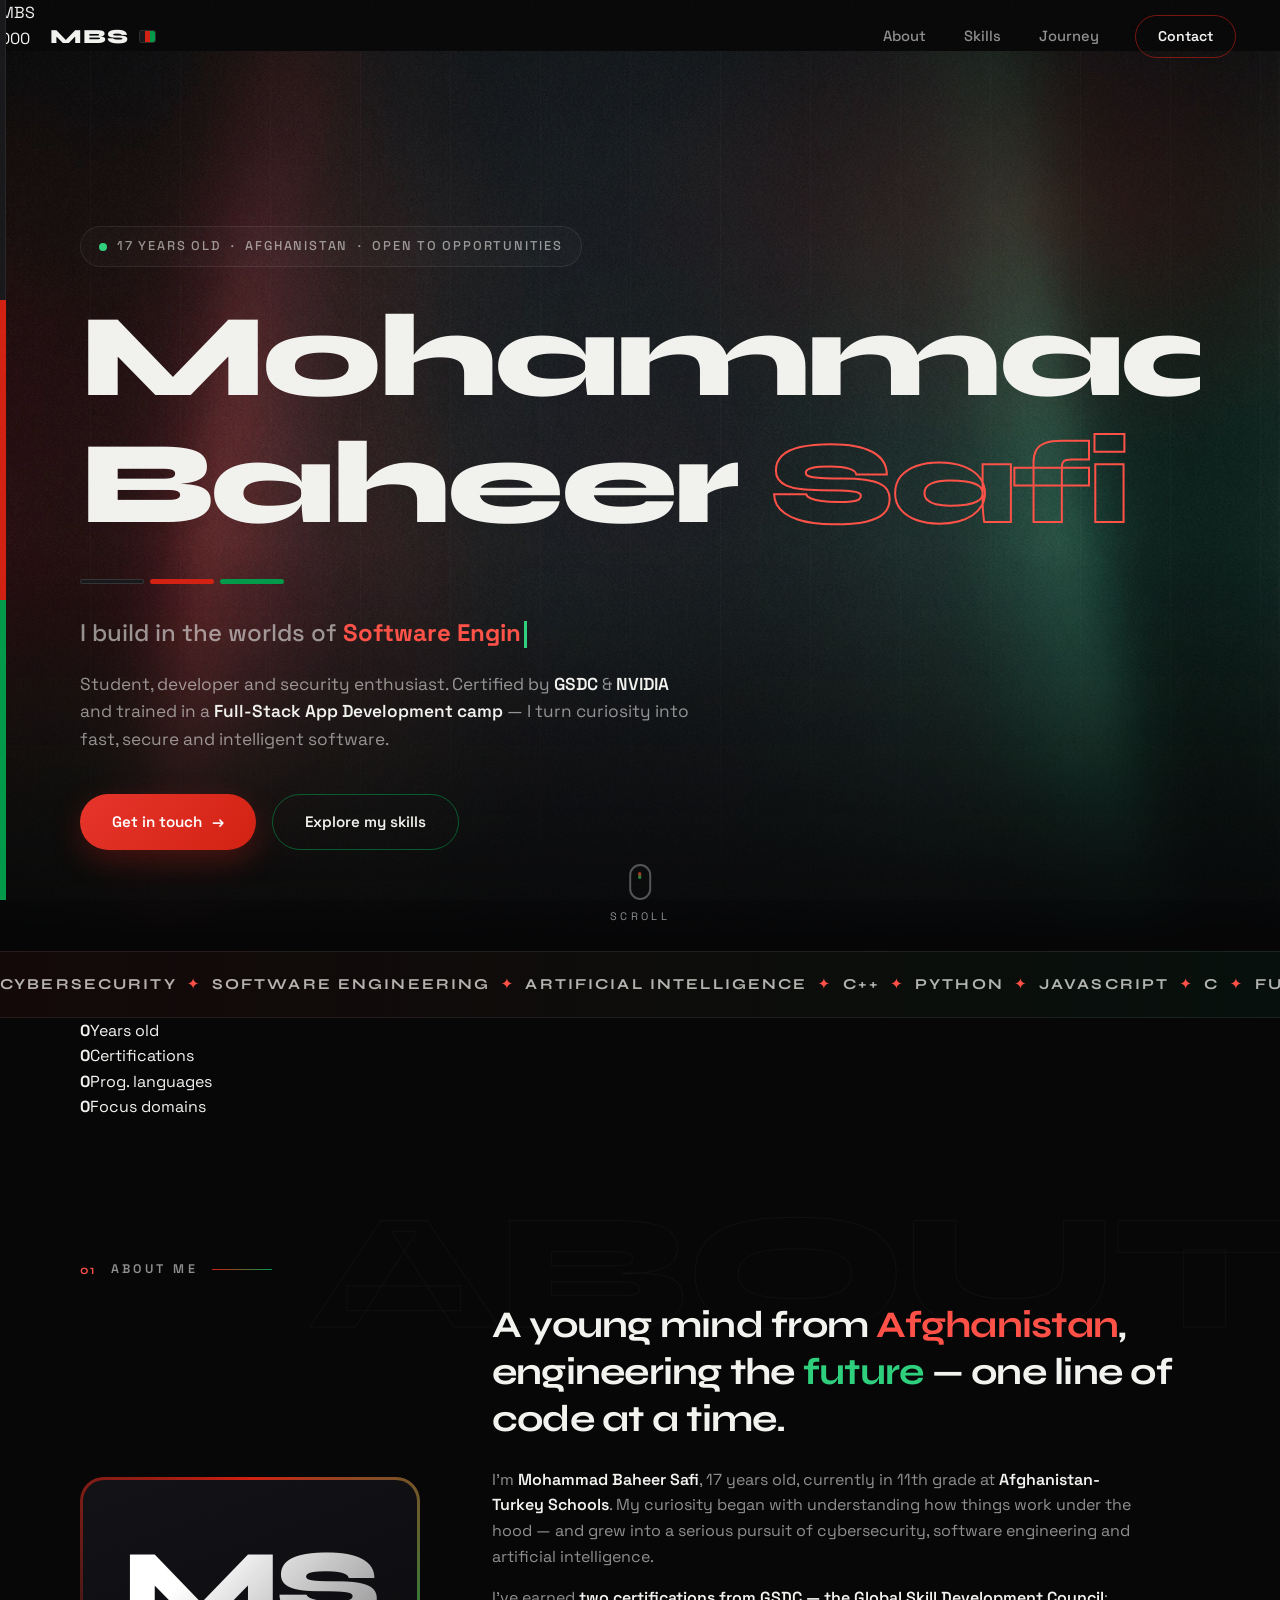
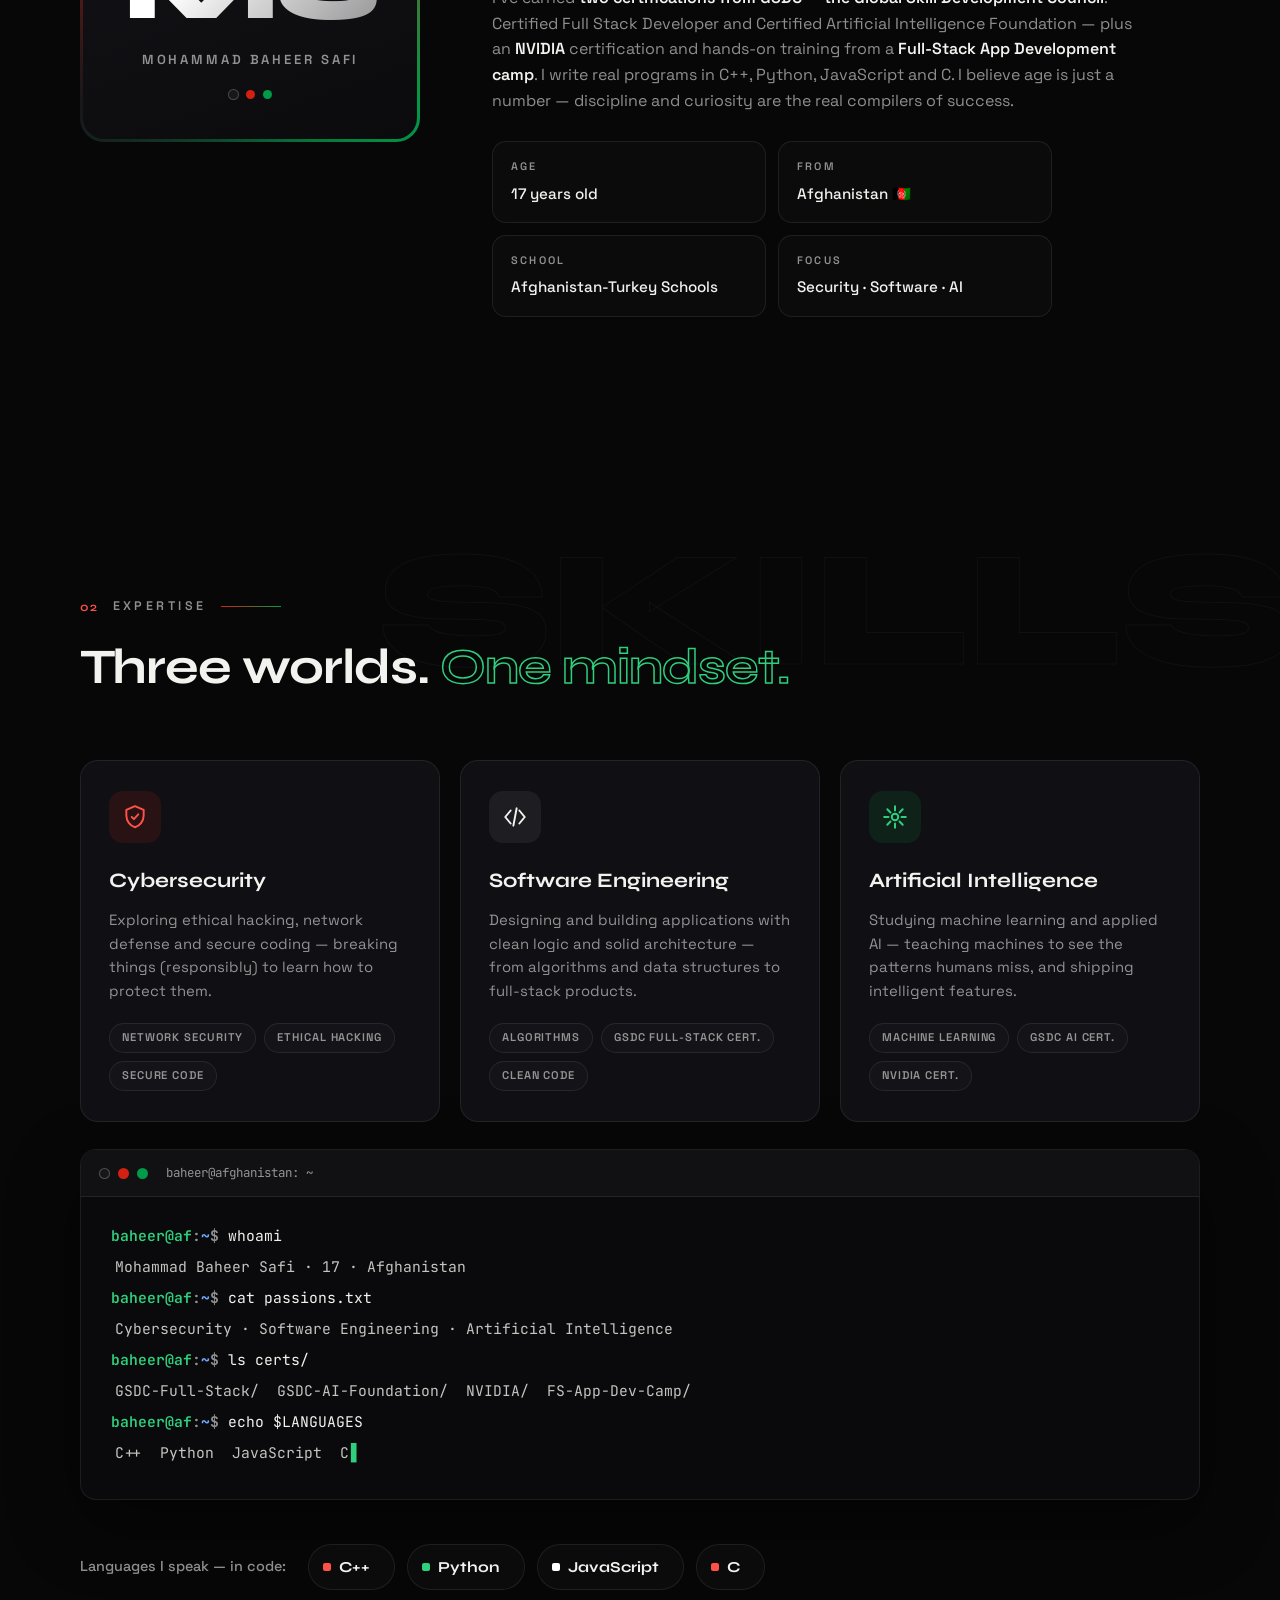
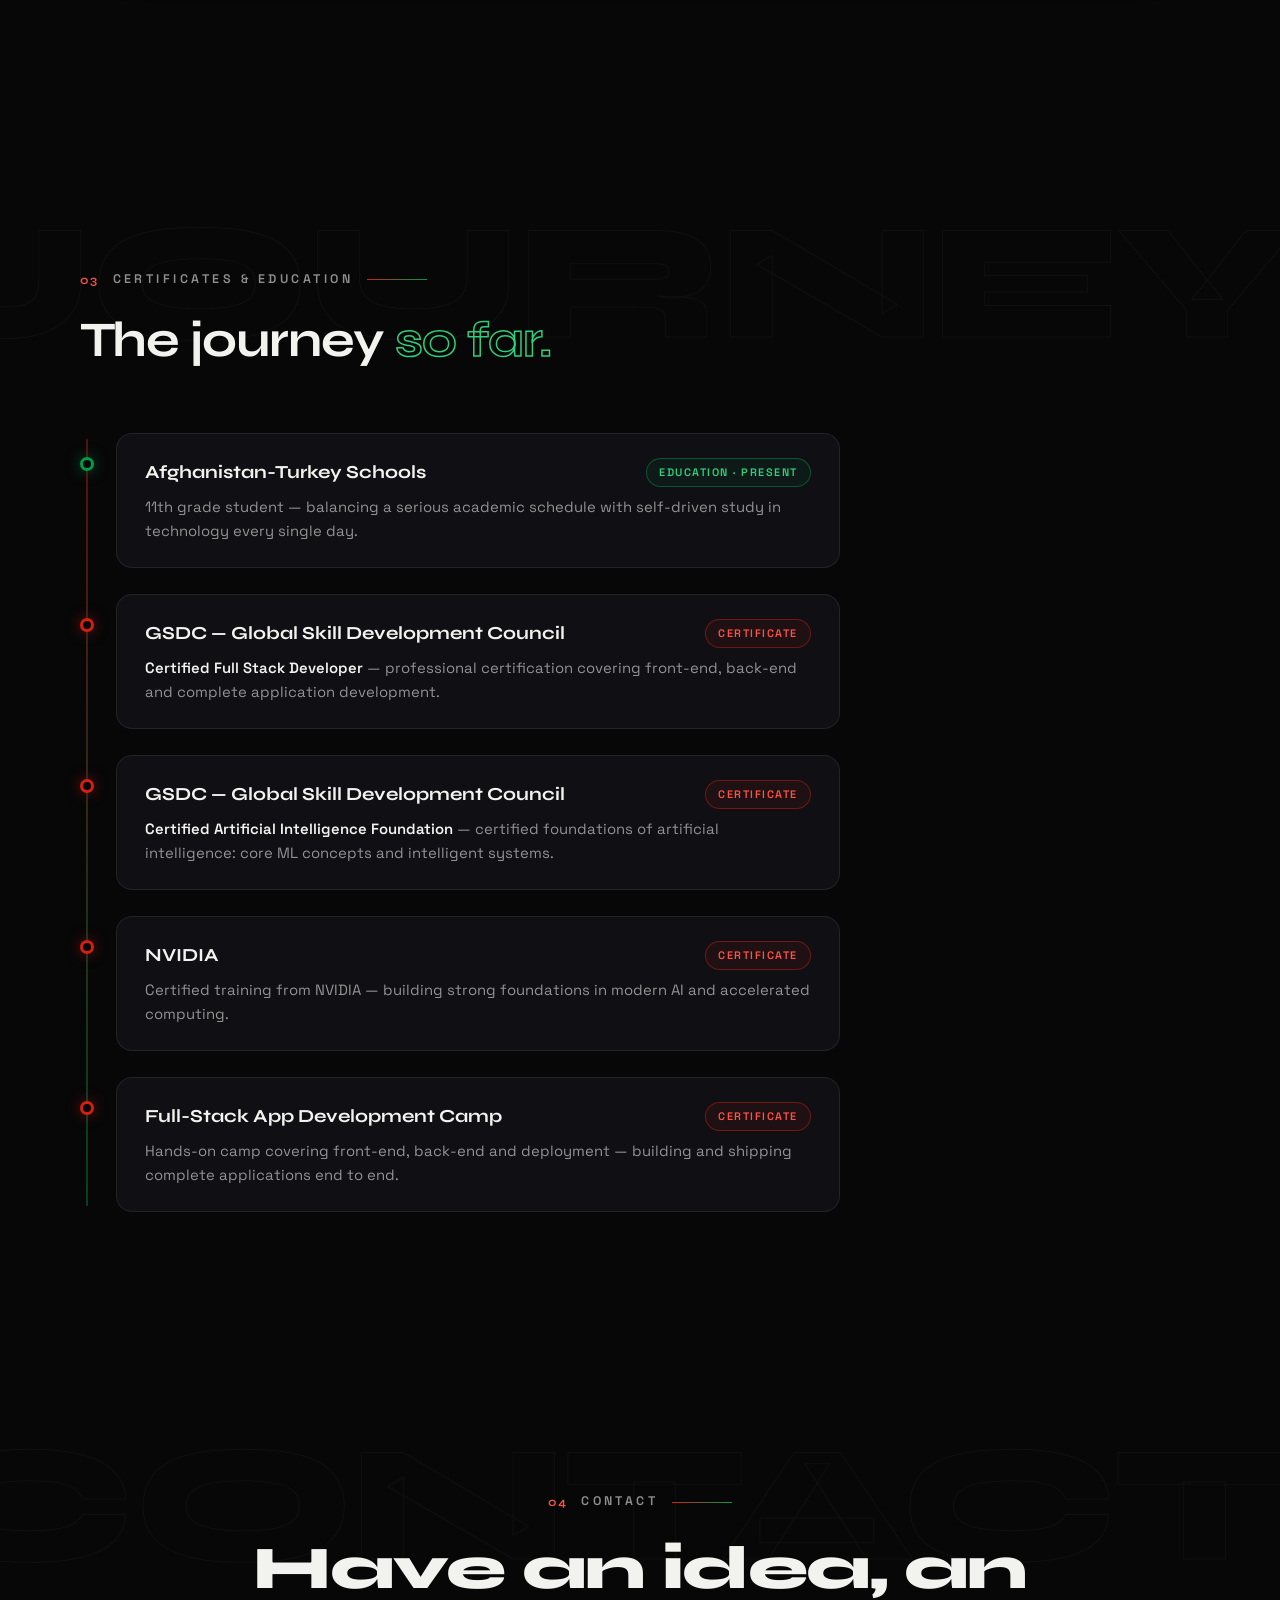
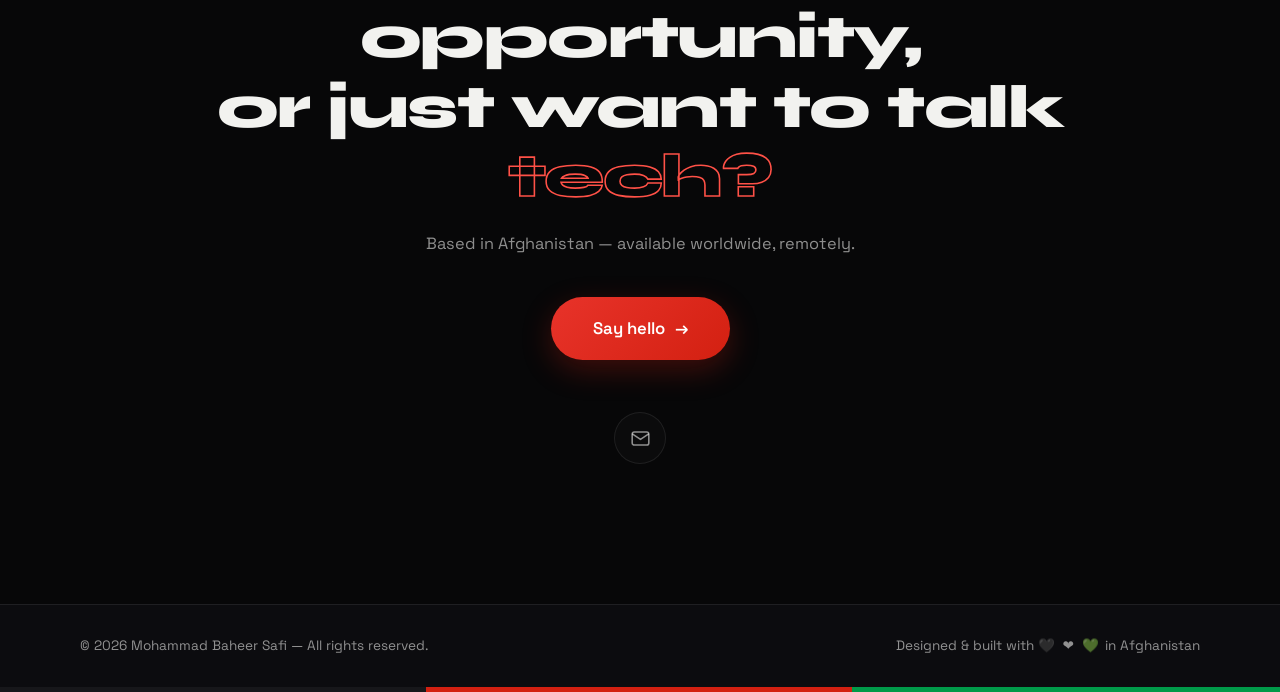
==== commit af1a653b: "Enhance portfolio with preloader and custom cursor Added preloader and custom cursor features, impro" ====
--- a/portfolio/index.html
+++ b/portfolio/index.html
@@ -1,3 +1,4 @@
+
 <!DOCTYPE html>
 <html lang="en">
 <head>
@@ -5,6 +6,7 @@
   <meta name="viewport" content="width=device-width, initial-scale=1.0" />
   <title>Mohammad Baheer Safi — Cybersecurity · Software · AI</title>
   <meta name="description" content="Personal portfolio of Mohammad Baheer Safi — a 17-year-old developer from Afghanistan passionate about cybersecurity, software engineering and artificial intelligence." />
+  <meta name="theme-color" content="#070708" />
 
   <!-- Favicon: the Afghan tricolor -->
   <link rel="icon" href='data:image/svg+xml,<svg xmlns="http://www.w3.org/2000/svg" viewBox="0 0 30 30"><rect width="10" height="30" fill="%23141416"/><rect x="10" width="10" height="30" fill="%23d32011"/><rect x="20" width="10" height="30" fill="%23009a49"/></svg>' />
@@ -15,9 +17,31 @@
   <link href="https://fonts.googleapis.com/css2?family=Syne:wght@600;700;800&family=Space+Grotesk:wght@300;400;500;600;700&family=JetBrains+Mono:wght@400;600&display=swap" rel="stylesheet" />
 
   <link rel="stylesheet" href="style.css" />
-  <noscript><style>.reveal{opacity:1 !important;transform:none !important}</style></noscript>
+  <noscript>
+    <style>
+      .reveal{opacity:1 !important;transform:none !important}
+      #preloader{display:none !important}
+      .hero-title .line > span{transform:none !important}
+      .flag-bar i{width:64px !important}
+      .split .wi{transform:none !important}
+      .cursor-dot,.cursor-ring{display:none !important}
+    </style>
+  </noscript>
 </head>
 <body>
+
+  <!-- ============ PRELOADER ============ -->
+  <div id="preloader" aria-hidden="true">
+    <div class="pre-inner">
+      <span class="pre-logo">MBS</span>
+      <div class="pre-bar"><i></i></div>
+      <span class="pre-count">000</span>
+    </div>
+  </div>
+
+  <!-- Custom cursor (desktop only) -->
+  <div class="cursor-dot" id="cursorDot" aria-hidden="true"></div>
+  <div class="cursor-ring" id="cursorRing" aria-hidden="true"></div>
 
   <!-- Scroll progress (tricolor) -->
   <div class="progress" id="progress" aria-hidden="true"></div>
@@ -48,9 +72,11 @@
     <!-- ============ HERO ============ -->
     <section class="hero" id="home">
       <div class="hero-bg" aria-hidden="true"></div>
+      <div class="orb orb-red" aria-hidden="true"></div>
+      <div class="orb orb-green" aria-hidden="true"></div>
 
       <div class="container hero-inner">
-        <p class="eyebrow reveal"><span class="pulse" aria-hidden="true"></span> 17 years old &nbsp;·&nbsp; Afghanistan &nbsp;·&nbsp; Open to opportunities</p>
+        <p class="eyebrow reveal" data-scramble><span class="pulse" aria-hidden="true"></span> 17 years old &nbsp;·&nbsp; Afghanistan &nbsp;·&nbsp; Open to opportunities</p>
 
         <h1 class="hero-title">
           <span class="line"><span>Mohammad</span></span>
@@ -68,8 +94,8 @@
         </p>
 
         <div class="hero-actions reveal">
-          <a href="#contact" class="btn btn-red">Get in touch <span aria-hidden="true">→</span></a>
-          <a href="#skills" class="btn btn-ghost">Explore my skills</a>
+          <a href="#contact" class="btn btn-red magnet">Get in touch <span aria-hidden="true">→</span></a>
+          <a href="#skills" class="btn btn-ghost magnet">Explore my skills</a>
         </div>
       </div>
 
@@ -87,10 +113,20 @@
       </div>
     </div>
 
+    <!-- ============ STATS ============ -->
+    <div class="stats-band">
+      <div class="container stats reveal">
+        <div class="stat"><b data-count="17">0</b><span>Years old</span></div>
+        <div class="stat"><b data-count="4">0</b><span>Certifications</span></div>
+        <div class="stat"><b data-count="4">0</b><span>Prog. languages</span></div>
+        <div class="stat"><b data-count="3">0</b><span>Focus domains</span></div>
+      </div>
+    </div>
+
     <!-- ============ ABOUT ============ -->
     <section class="section" id="about" data-word="ABOUT">
       <div class="container">
-        <p class="section-label reveal"><span>01</span> About me</p>
+        <p class="section-label reveal" data-scramble><span>01</span> About me</p>
 
         <div class="about-grid">
           <!-- Monogram card -->
@@ -104,7 +140,7 @@
 
           <!-- Text -->
           <div class="about-text">
-            <h2 class="reveal">A young mind from <span class="hl-red">Afghanistan</span>, engineering the <span class="hl-green">future</span> — one line of code at a time.</h2>
+            <h2 class="split">A young mind from <span class="hl-red">Afghanistan</span>, engineering the <span class="hl-green">future</span> — one line of code at a time.</h2>
             <p class="reveal" data-delay="80">
               I'm <b>Mohammad Baheer Safi</b>, 17 years old, currently in 11th grade at
               <b>Afghanistan-Turkey Schools</b>. My curiosity began with understanding how things
@@ -134,12 +170,12 @@
     <!-- ============ SKILLS ============ -->
     <section class="section" id="skills" data-word="SKILLS">
       <div class="container">
-        <p class="section-label reveal"><span>02</span> Expertise</p>
-        <h2 class="section-title reveal">Three worlds. <em>One mindset.</em></h2>
+        <p class="section-label reveal" data-scramble><span>02</span> Expertise</p>
+        <h2 class="section-title split">Three worlds. <em>One mindset.</em></h2>
 
         <div class="skills-grid">
           <!-- Cybersecurity -->
-          <article class="skill-card reveal tilt">
+          <article class="skill-card spot reveal tilt">
             <div class="ico r" aria-hidden="true">
               <svg viewBox="0 0 24 24" fill="none" stroke="currentColor" stroke-width="1.8" stroke-linecap="round" stroke-linejoin="round"><path d="M12 2 4 5.5v5.1c0 5 3.4 9.4 8 10.9 4.6-1.5 8-5.9 8-10.9V5.5L12 2Z"/><path d="m9 12 2 2 4-4.5"/></svg>
             </div>
@@ -149,7 +185,7 @@
           </article>
 
           <!-- Software Engineering -->
-          <article class="skill-card reveal tilt" data-delay="100">
+          <article class="skill-card spot reveal tilt" data-delay="100">
             <div class="ico w" aria-hidden="true">
               <svg viewBox="0 0 24 24" fill="none" stroke="currentColor" stroke-width="1.8" stroke-linecap="round" stroke-linejoin="round"><path d="m8 6-5 6 5 6"/><path d="m16 6 5 6-5 6"/><path d="m13.5 4-3 16"/></svg>
             </div>
@@ -159,7 +195,7 @@
           </article>
 
           <!-- AI -->
-          <article class="skill-card reveal tilt" data-delay="200">
+          <article class="skill-card spot reveal tilt" data-delay="200">
             <div class="ico g" aria-hidden="true">
               <svg viewBox="0 0 24 24" fill="none" stroke="currentColor" stroke-width="1.8" stroke-linecap="round" stroke-linejoin="round"><circle cx="12" cy="12" r="3"/><path d="M12 2v4M12 18v4M2 12h4M18 12h4M4.9 4.9l2.9 2.9M16.2 16.2l2.9 2.9M19.1 4.9l-2.9 2.9M7.8 16.2l-2.9 2.9"/></svg>
             </div>
@@ -203,45 +239,45 @@
     <!-- ============ JOURNEY ============ -->
     <section class="section" id="journey" data-word="JOURNEY">
       <div class="container">
-        <p class="section-label reveal"><span>03</span> Certificates &amp; Education</p>
-        <h2 class="section-title reveal">The journey <em>so far.</em></h2>
+        <p class="section-label reveal" data-scramble><span>03</span> Certificates &amp; Education</p>
+        <h2 class="section-title split">The journey <em>so far.</em></h2>
 
         <div class="timeline">
-          <article class="t-item reveal">
+          <article class="t-item reveal" style="--i:0">
             <span class="t-dot g" aria-hidden="true"></span>
-            <div class="t-card">
+            <div class="t-card spot">
               <div class="t-head"><h3>Afghanistan-Turkey Schools</h3><span class="t-tag green">Education · Present</span></div>
               <p>11th grade student — balancing a serious academic schedule with self-driven study in technology every single day.</p>
             </div>
           </article>
 
-          <article class="t-item reveal" data-delay="80">
+          <article class="t-item reveal" style="--i:1" data-delay="60">
             <span class="t-dot r" aria-hidden="true"></span>
-            <div class="t-card">
+            <div class="t-card spot">
               <div class="t-head"><h3>GSDC — Global Skill Development Council</h3><span class="t-tag red">Certificate</span></div>
               <p><b>Certified Full Stack Developer</b> — professional certification covering front-end, back-end and complete application development.</p>
             </div>
           </article>
 
-          <article class="t-item reveal" data-delay="160">
+          <article class="t-item reveal" style="--i:2" data-delay="60">
             <span class="t-dot r" aria-hidden="true"></span>
-            <div class="t-card">
+            <div class="t-card spot">
               <div class="t-head"><h3>GSDC — Global Skill Development Council</h3><span class="t-tag red">Certificate</span></div>
               <p><b>Certified Artificial Intelligence Foundation</b> — certified foundations of artificial intelligence: core ML concepts and intelligent systems.</p>
             </div>
           </article>
 
-          <article class="t-item reveal" data-delay="240">
+          <article class="t-item reveal" style="--i:3" data-delay="60">
             <span class="t-dot r" aria-hidden="true"></span>
-            <div class="t-card">
+            <div class="t-card spot">
               <div class="t-head"><h3>NVIDIA</h3><span class="t-tag red">Certificate</span></div>
               <p>Certified training from NVIDIA — building strong foundations in modern AI and accelerated computing.</p>
             </div>
           </article>
 
-          <article class="t-item reveal" data-delay="320">
+          <article class="t-item reveal" style="--i:4" data-delay="60">
             <span class="t-dot r" aria-hidden="true"></span>
-            <div class="t-card">
+            <div class="t-card spot">
               <div class="t-head"><h3>Full-Stack App Development Camp</h3><span class="t-tag red">Certificate</span></div>
               <p>Hands-on camp covering front-end, back-end and deployment — building and shipping complete applications end to end.</p>
             </div>
@@ -252,16 +288,19 @@
 
     <!-- ============ CONTACT ============ -->
     <section class="section contact" id="contact" data-word="CONTACT">
+      <div class="orb orb-red orb-contact-a" aria-hidden="true"></div>
+      <div class="orb orb-green orb-contact-b" aria-hidden="true"></div>
+
       <div class="container center">
-        <p class="section-label reveal" style="justify-content:center"><span>04</span> Contact</p>
-        <h2 class="contact-title reveal">Have an idea, an opportunity,<br />or just want to talk <em>tech?</em></h2>
+        <p class="section-label reveal" data-scramble style="justify-content:center"><span>04</span> Contact</p>
+        <h2 class="contact-title split">Have an idea, an opportunity,<br />or just want to talk <em>tech?</em></h2>
         <p class="contact-sub reveal" data-delay="80">Based in Afghanistan — available worldwide, remotely.</p>
         <div class="reveal" data-delay="160">
-          <a class="btn btn-red big" href="mailto:safimohammadbaheer@gmail.com">Say hello <span aria-hidden="true">→</span></a>
+          <a class="btn btn-red big magnet" href="mailto:safimohammadbaheer@gmail.com">Say hello <span aria-hidden="true">→</span></a>
         </div>
 
         <div class="socials reveal" data-delay="240">
-          <a href="mailto:safimohammadbaheer@gmail.com" aria-label="Email" title="safimohammadbaheer@gmail.com">
+          <a class="magnet" href="mailto:safimohammadbaheer@gmail.com" aria-label="Email" title="safimohammadbaheer@gmail.com">
             <svg viewBox="0 0 24 24" fill="none" stroke="currentColor" stroke-width="1.8" stroke-linecap="round" stroke-linejoin="round"><rect x="2.5" y="4.5" width="19" height="15" rx="2.5"/><path d="m3 7 9 6 9-6"/></svg>
           </a>
         </div>
--- a/portfolio/style.css
+++ b/portfolio/style.css
@@ -534,6 +534,7 @@
 .t-tag.red   { color: var(--red-bright);   border: 1px solid rgba(211,32,17,.45);  background: rgba(211,32,17,.08); }
 .t-tag.green { color: var(--green-bright); border: 1px solid rgba(0,154,73,.45);   background: rgba(0,154,73,.08); }
 .t-card p { color: var(--muted); font-size: .93rem; }
+.t-card p b { color: var(--text); font-weight: 600; }
 
 /* ---------- Contact ---------- */
 .contact { text-align: center; }
@@ -607,6 +608,13 @@
   .footer-inner { justify-content: center; text-align: center; }
 }
 
+@media (max-width: 640px) {
+  /* let long terminal output wrap instead of clipping on small screens */
+  .term-body .ln { white-space: normal; }
+  .term.play .ln { animation: none; width: 100%; }
+  .term.play .ln:last-child::after { animation: none; opacity: 1; }
+}
+
 /* ---------- Reduced motion ---------- */
 @media (prefers-reduced-motion: reduce) {
   *, *::before, *::after { animation-duration: .01ms !important; animation-iteration-count: 1 !important; transition-duration: .01ms !important; }
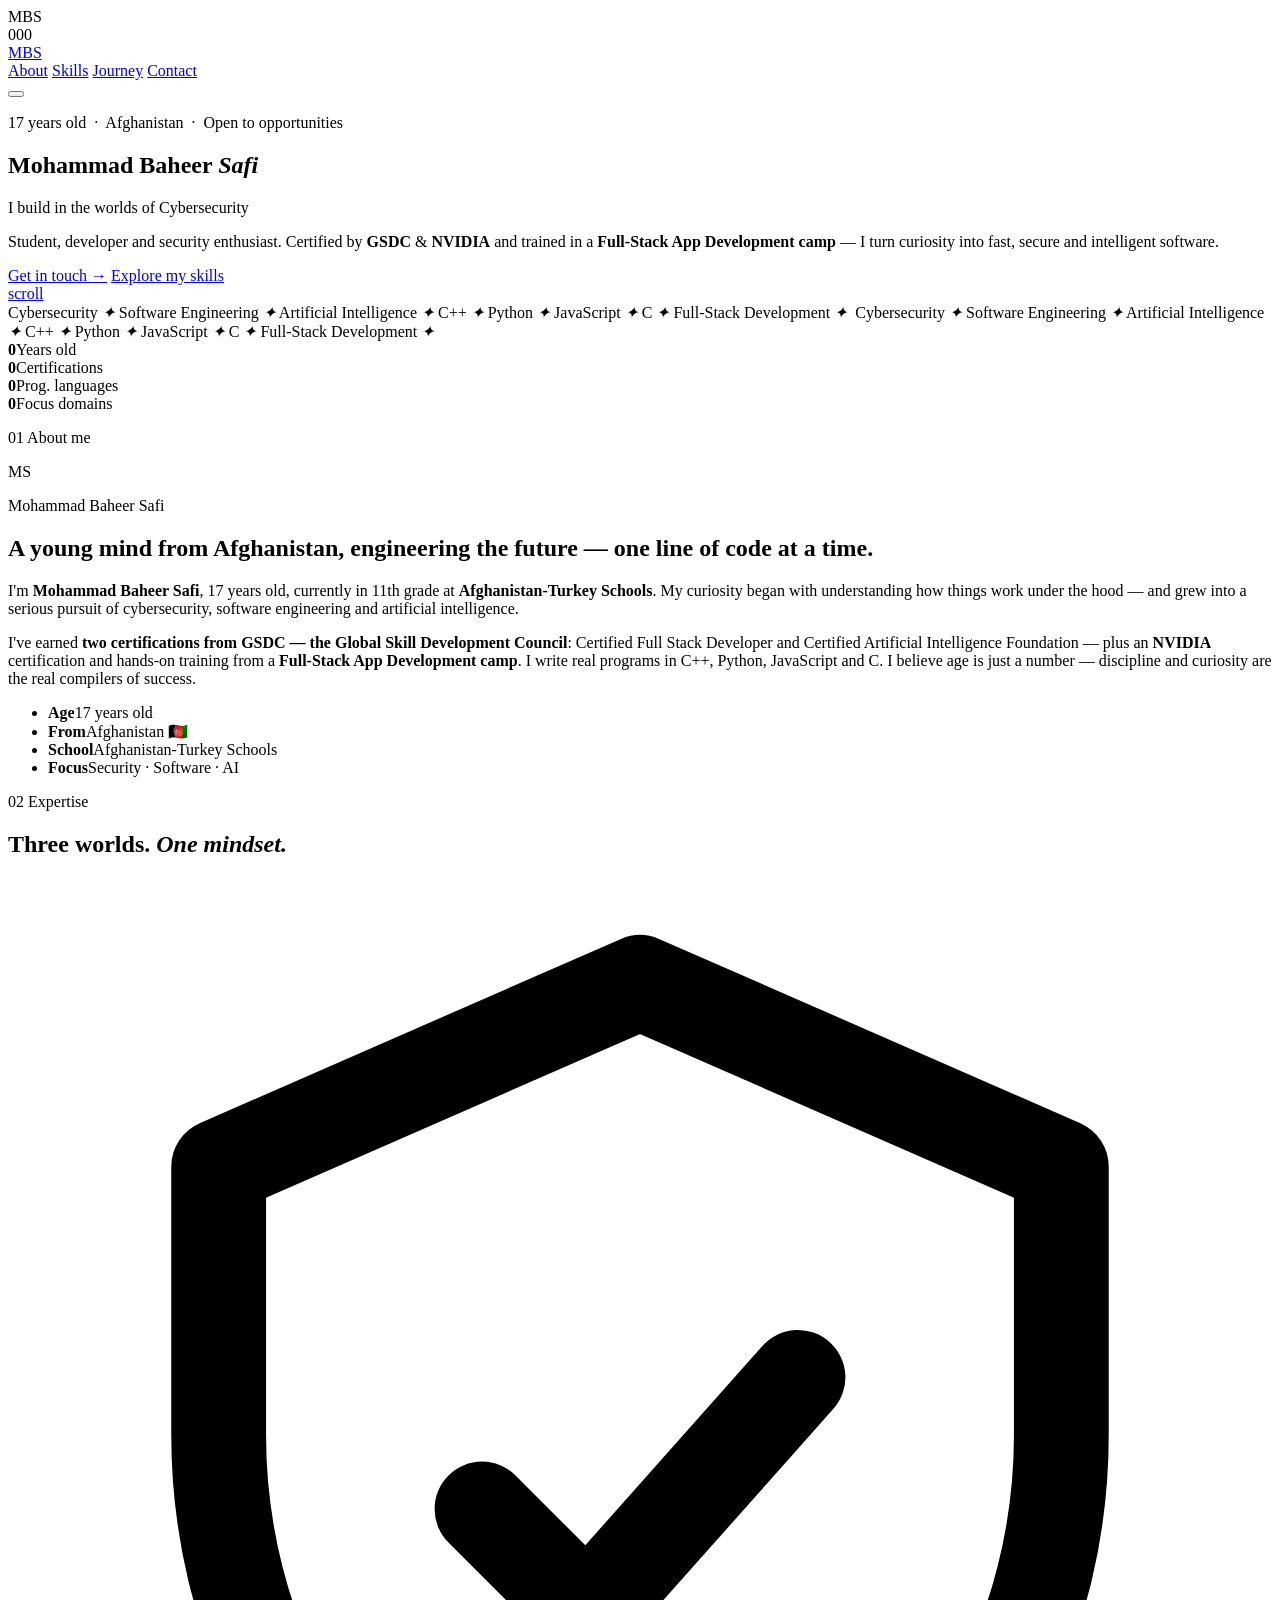
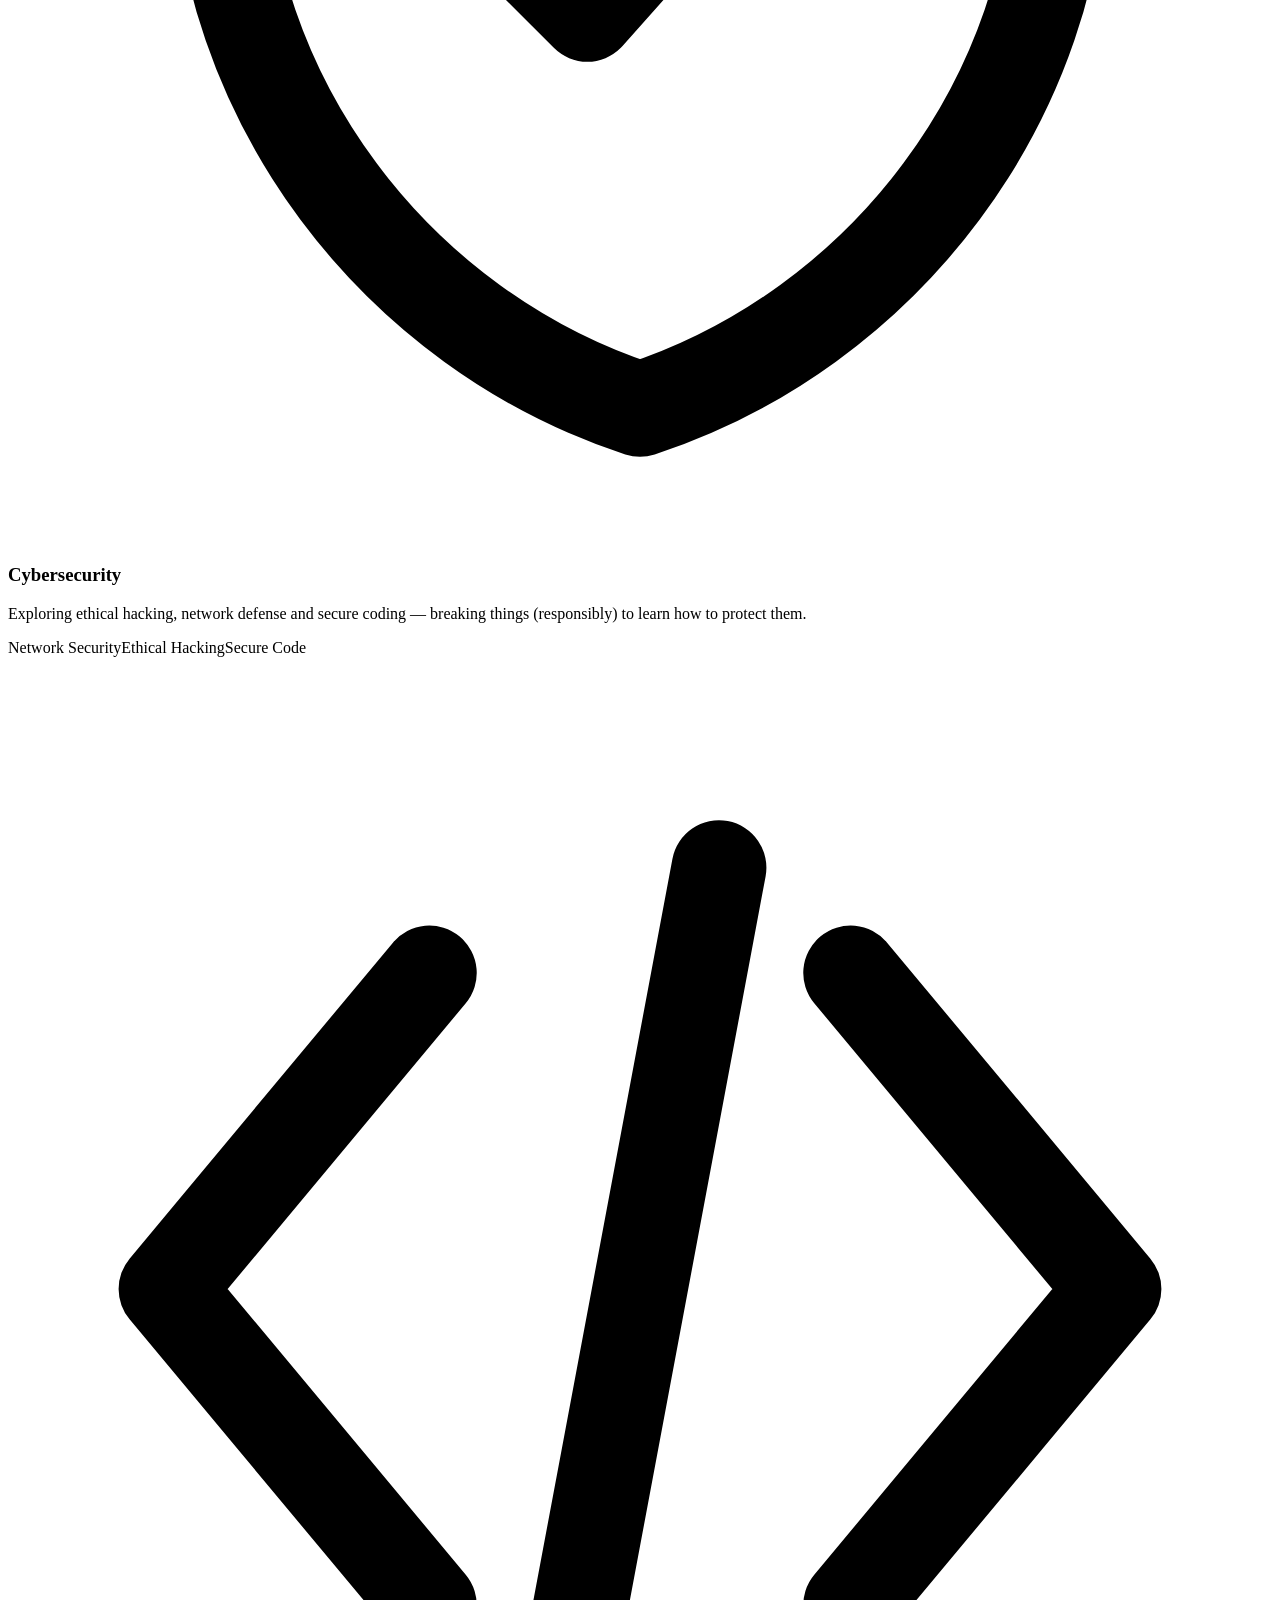
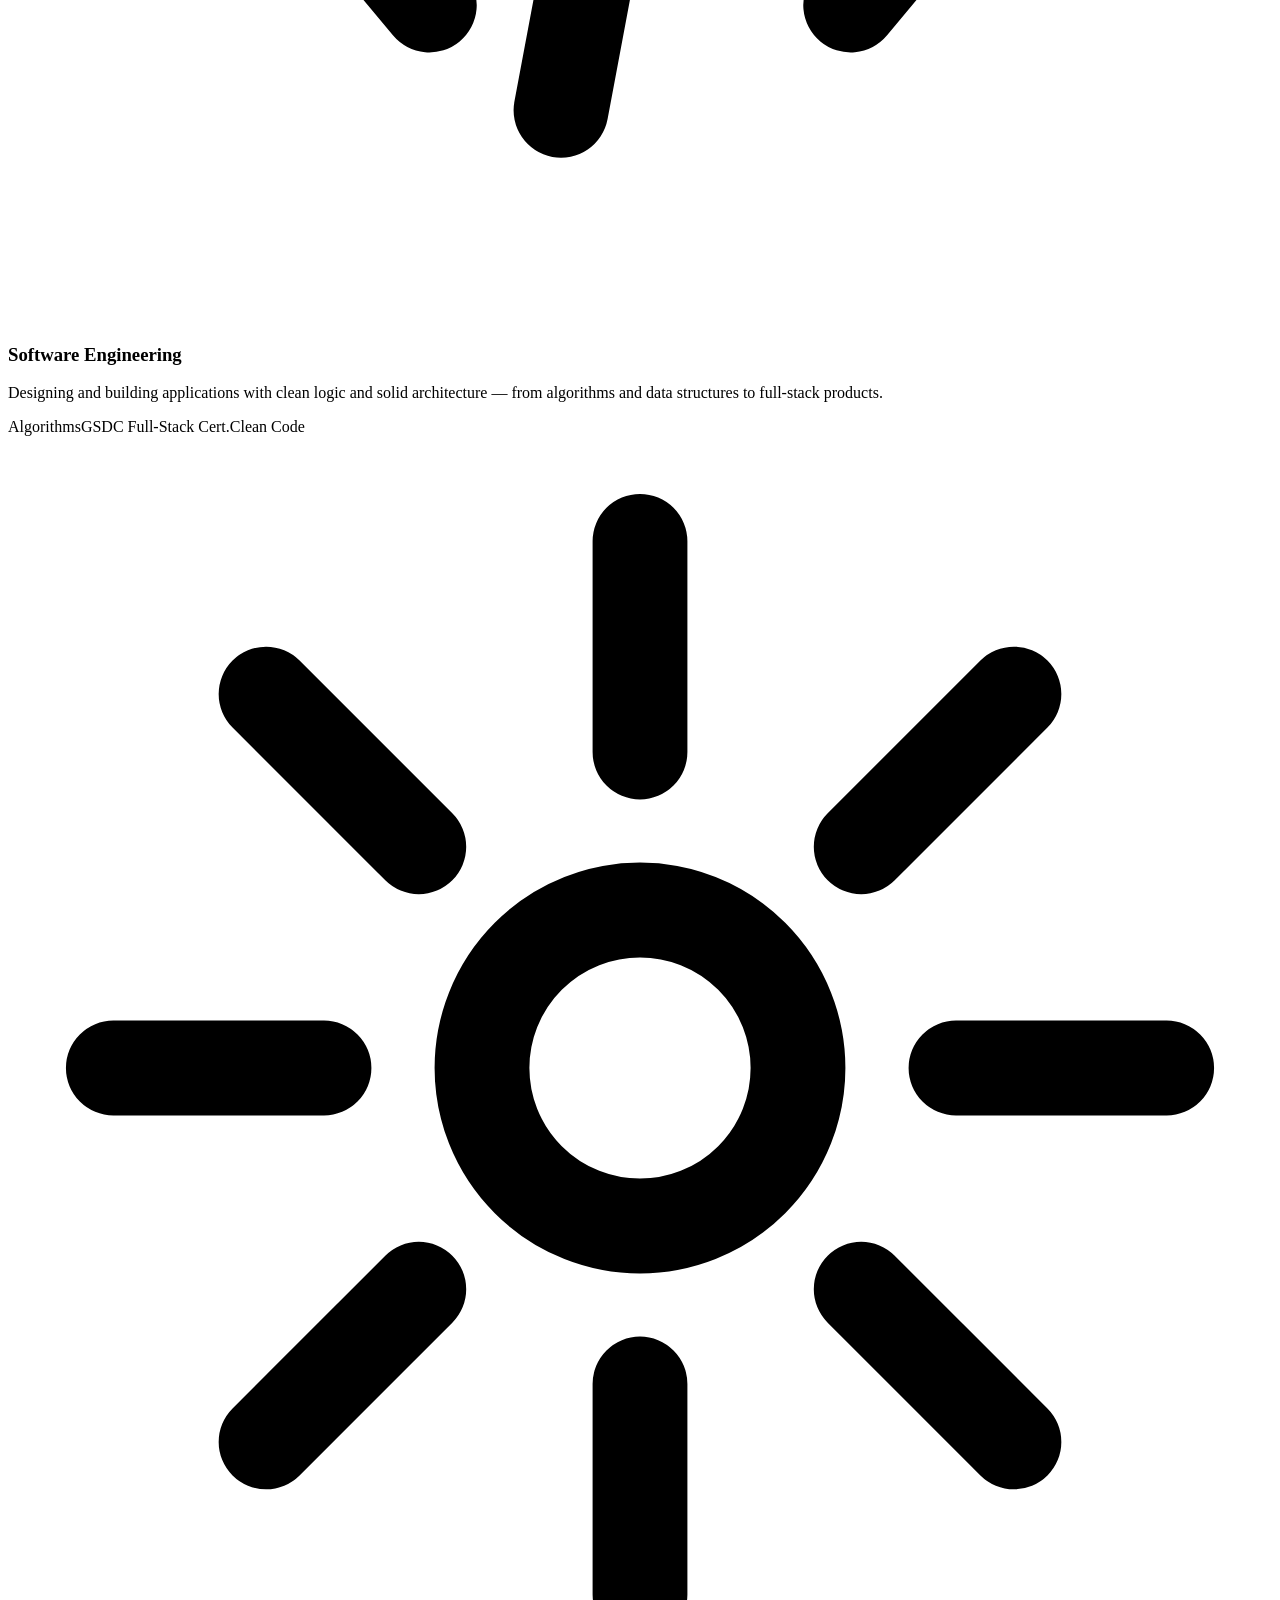
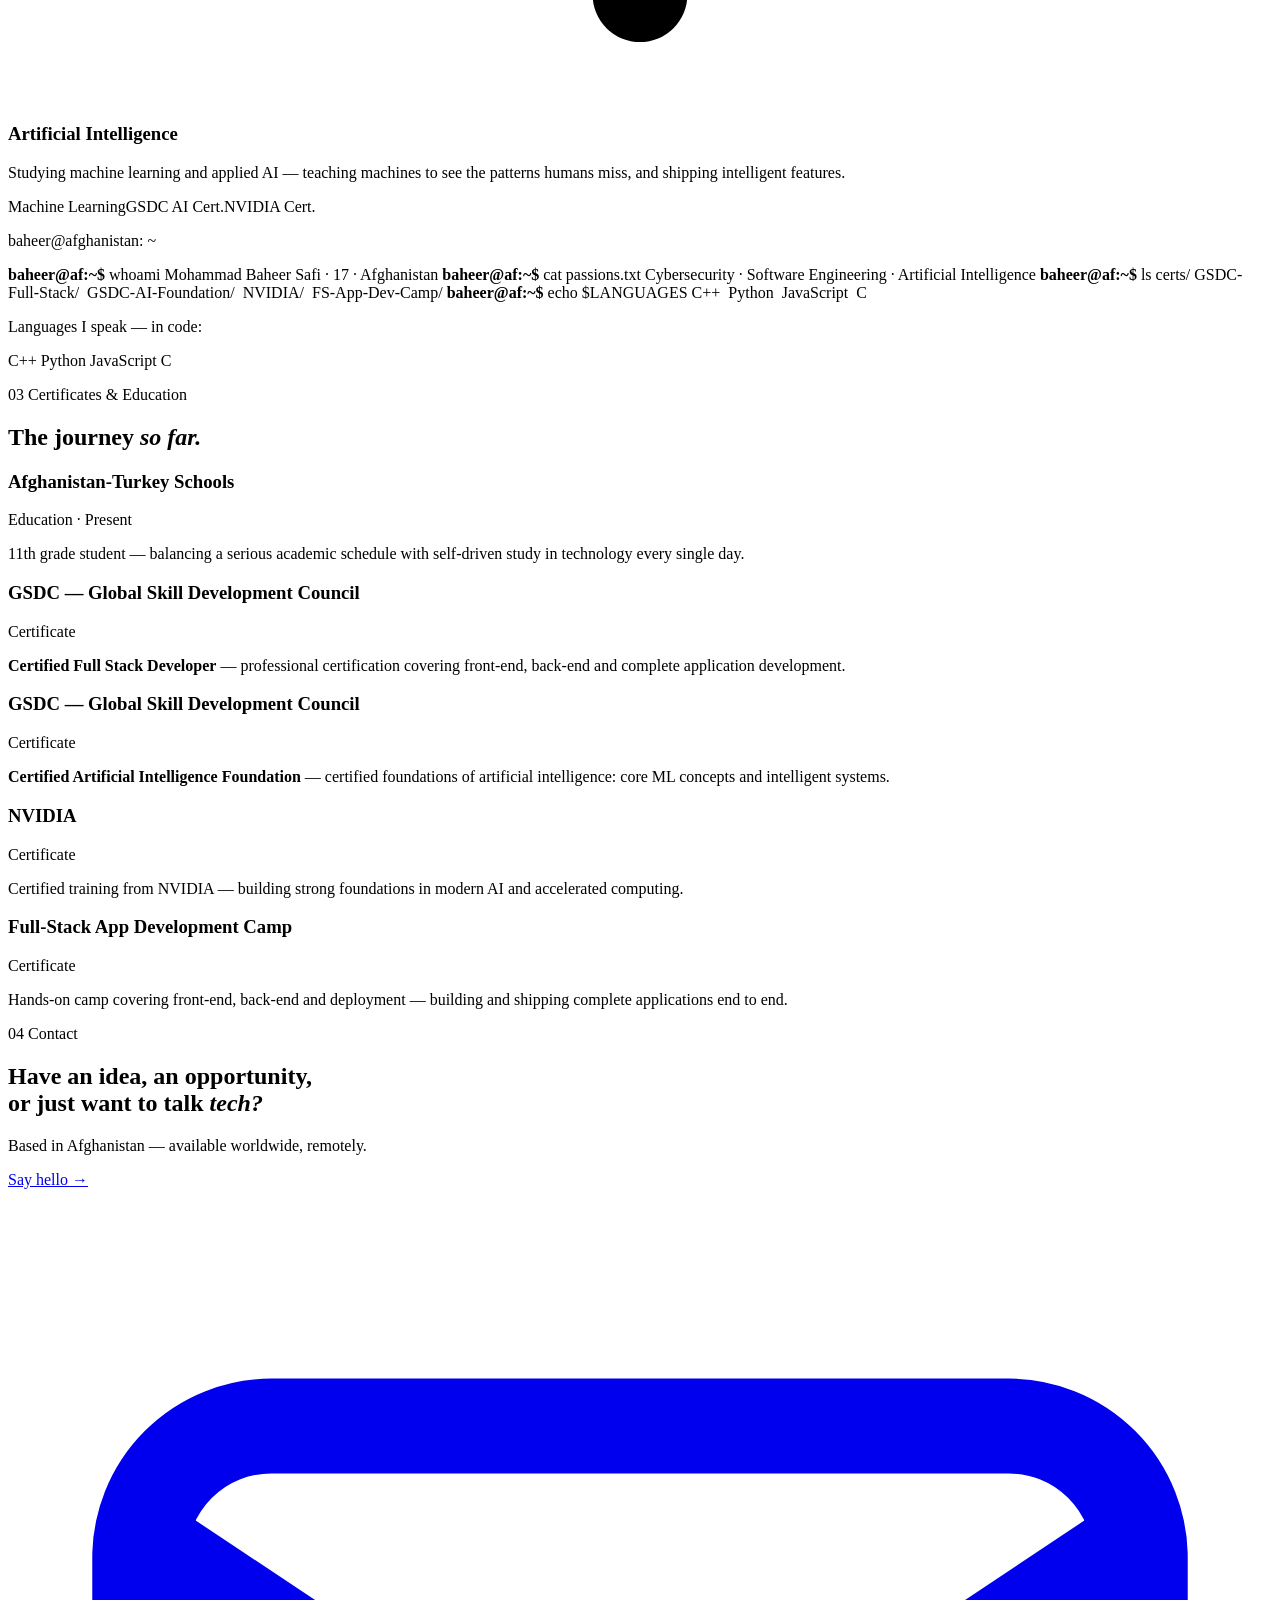
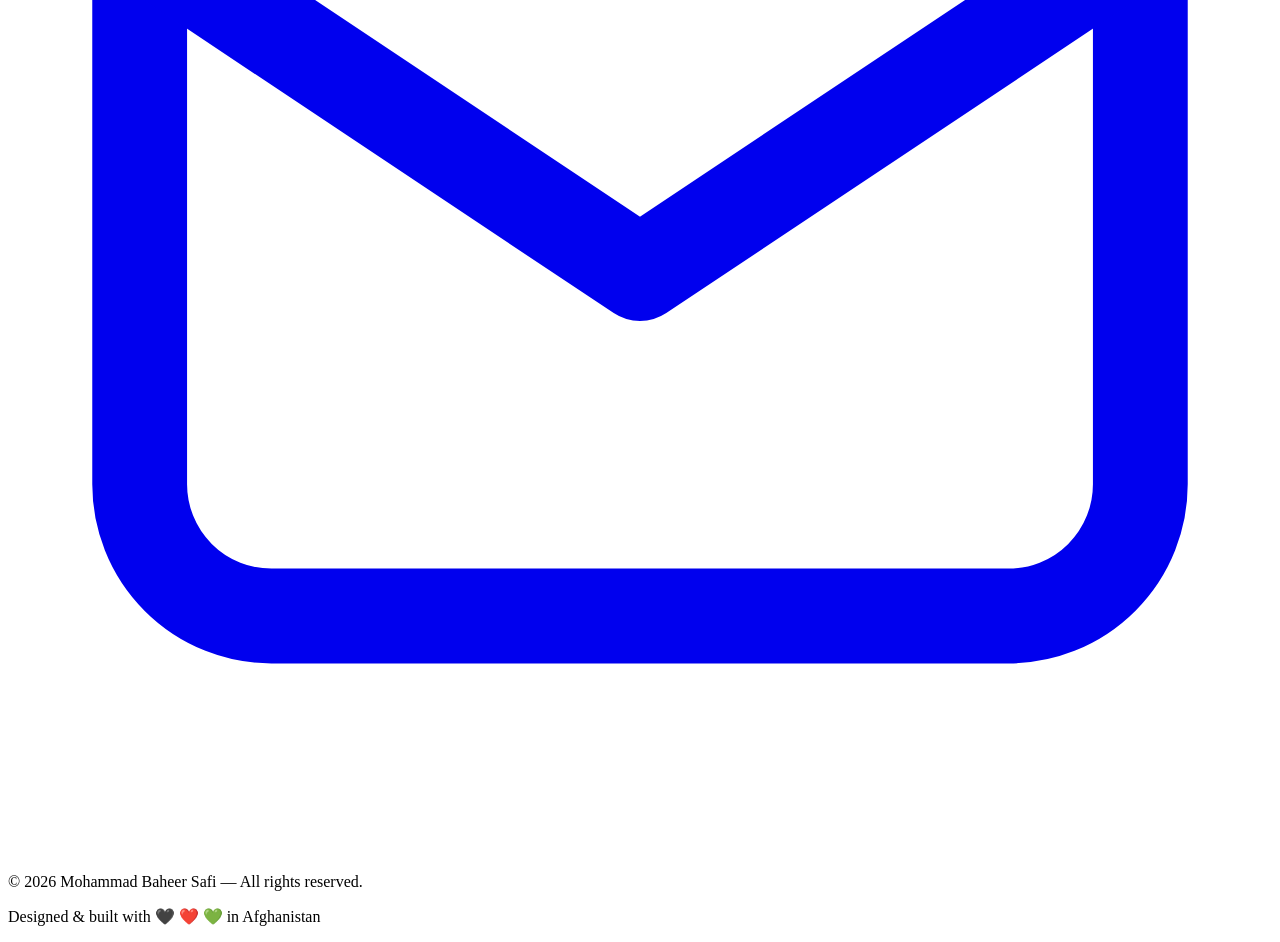
==== commit 6807b6ed: "Create index.html" ====
--- a/portfolio/index.html
+++ b/portfolio/index.html
@@ -21,6 +21,7 @@
     <style>
       .reveal{opacity:1 !important;transform:none !important}
       #preloader{display:none !important}
+      .hero-title .line{overflow:visible !important}
       .hero-title .line > span{transform:none !important}
       .flag-bar i{width:64px !important}
       .split .wi{transform:none !important}
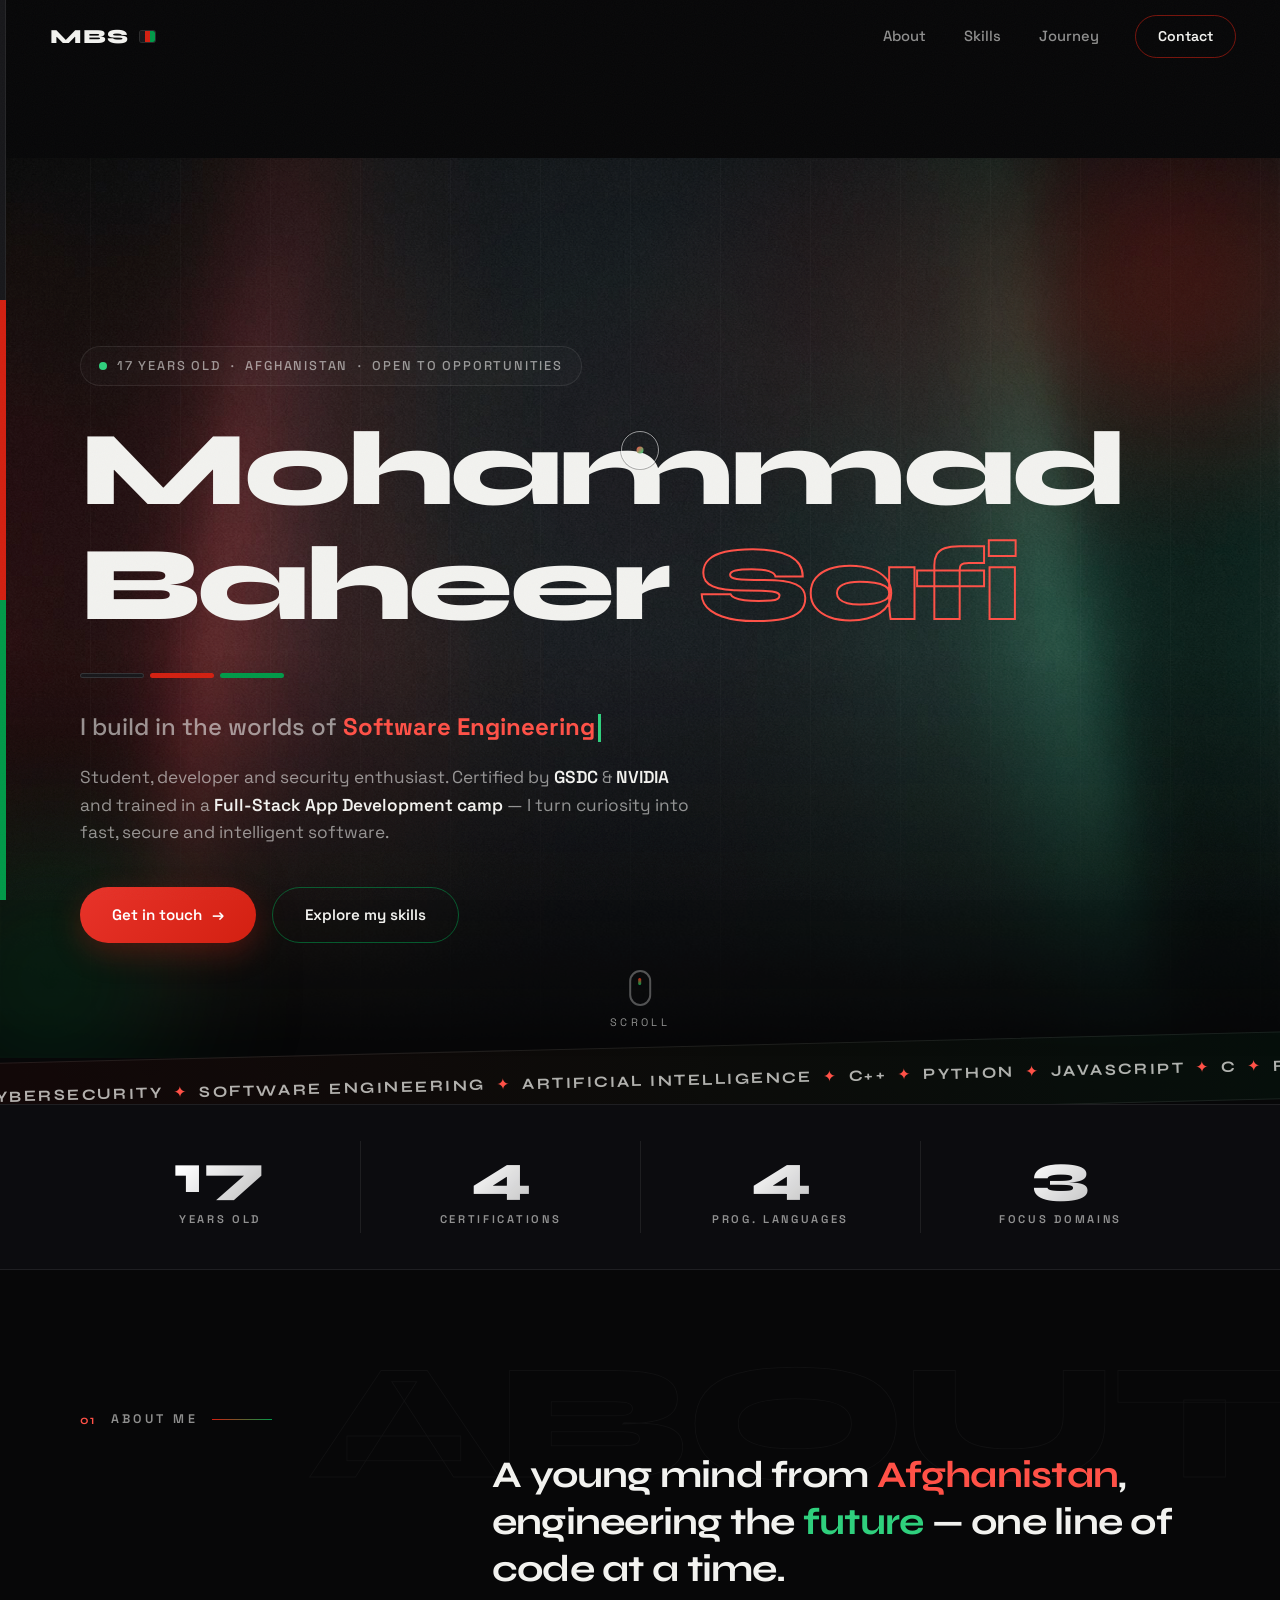
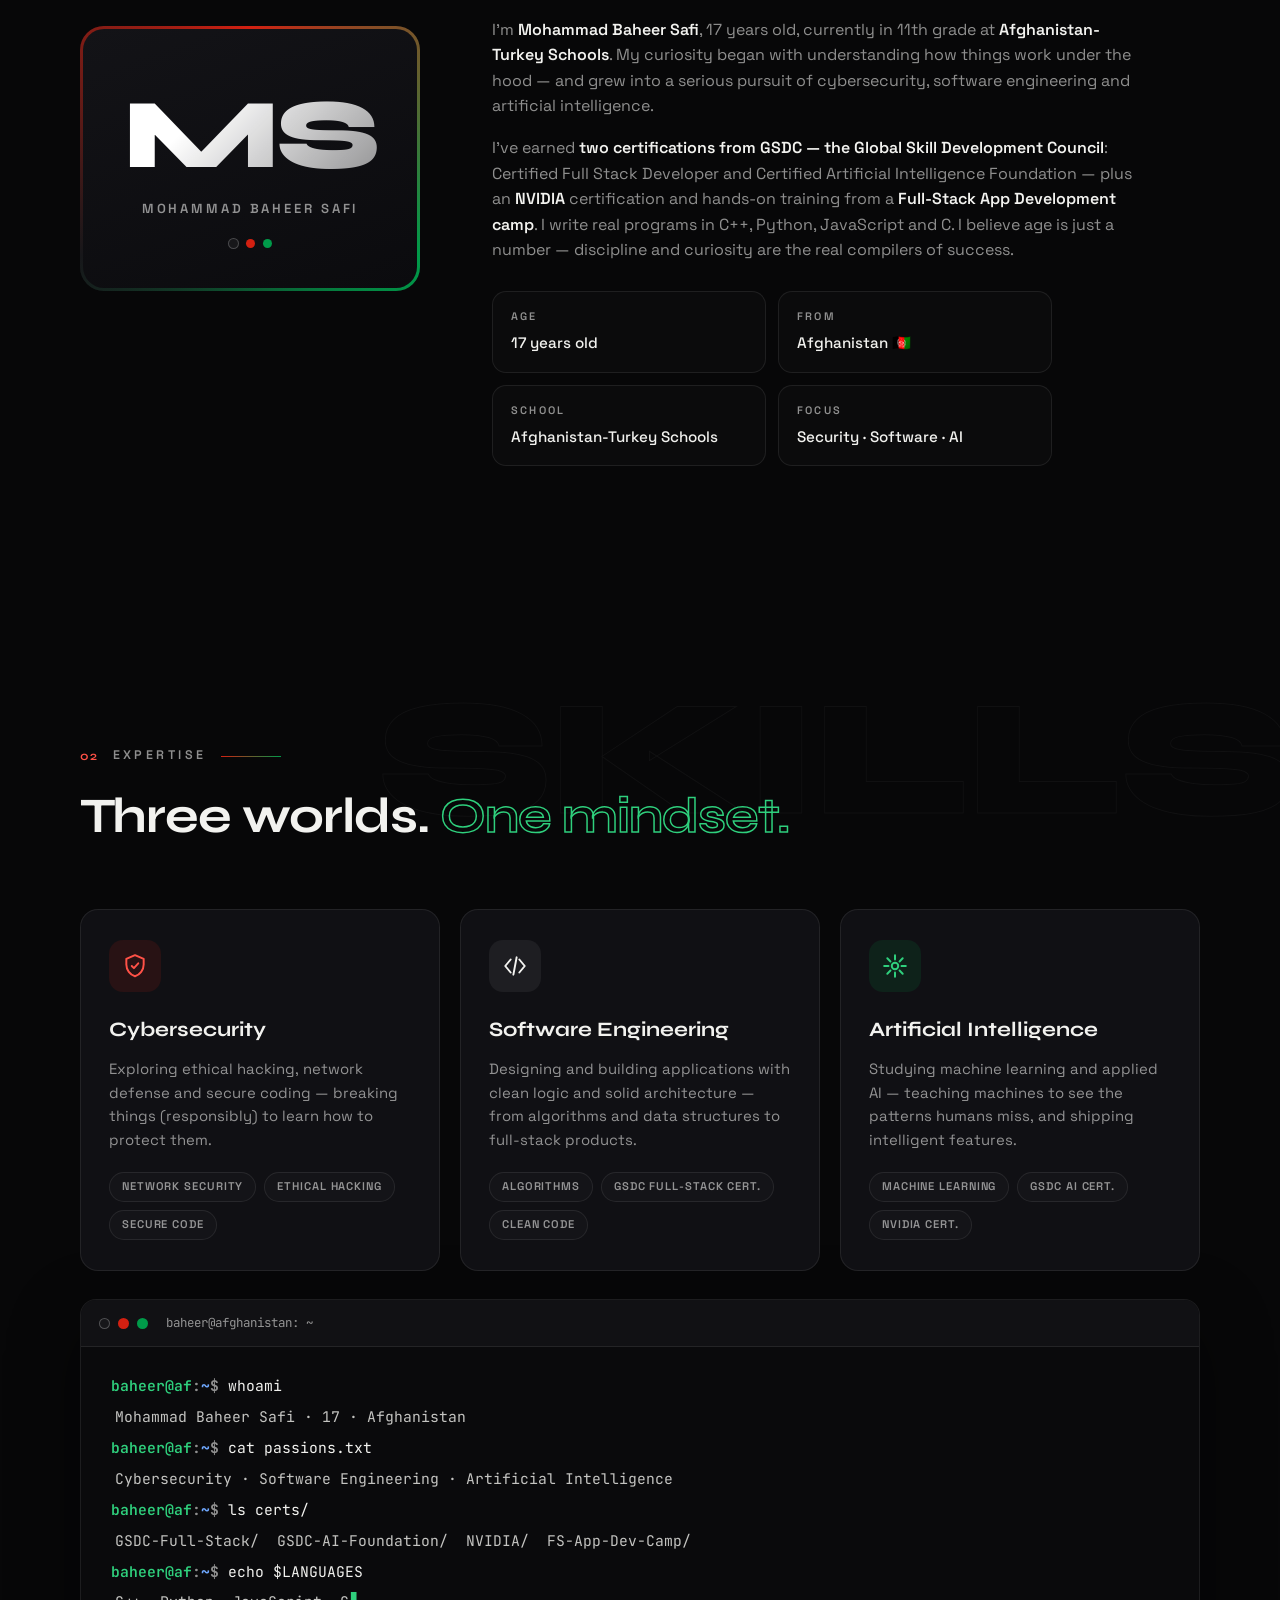
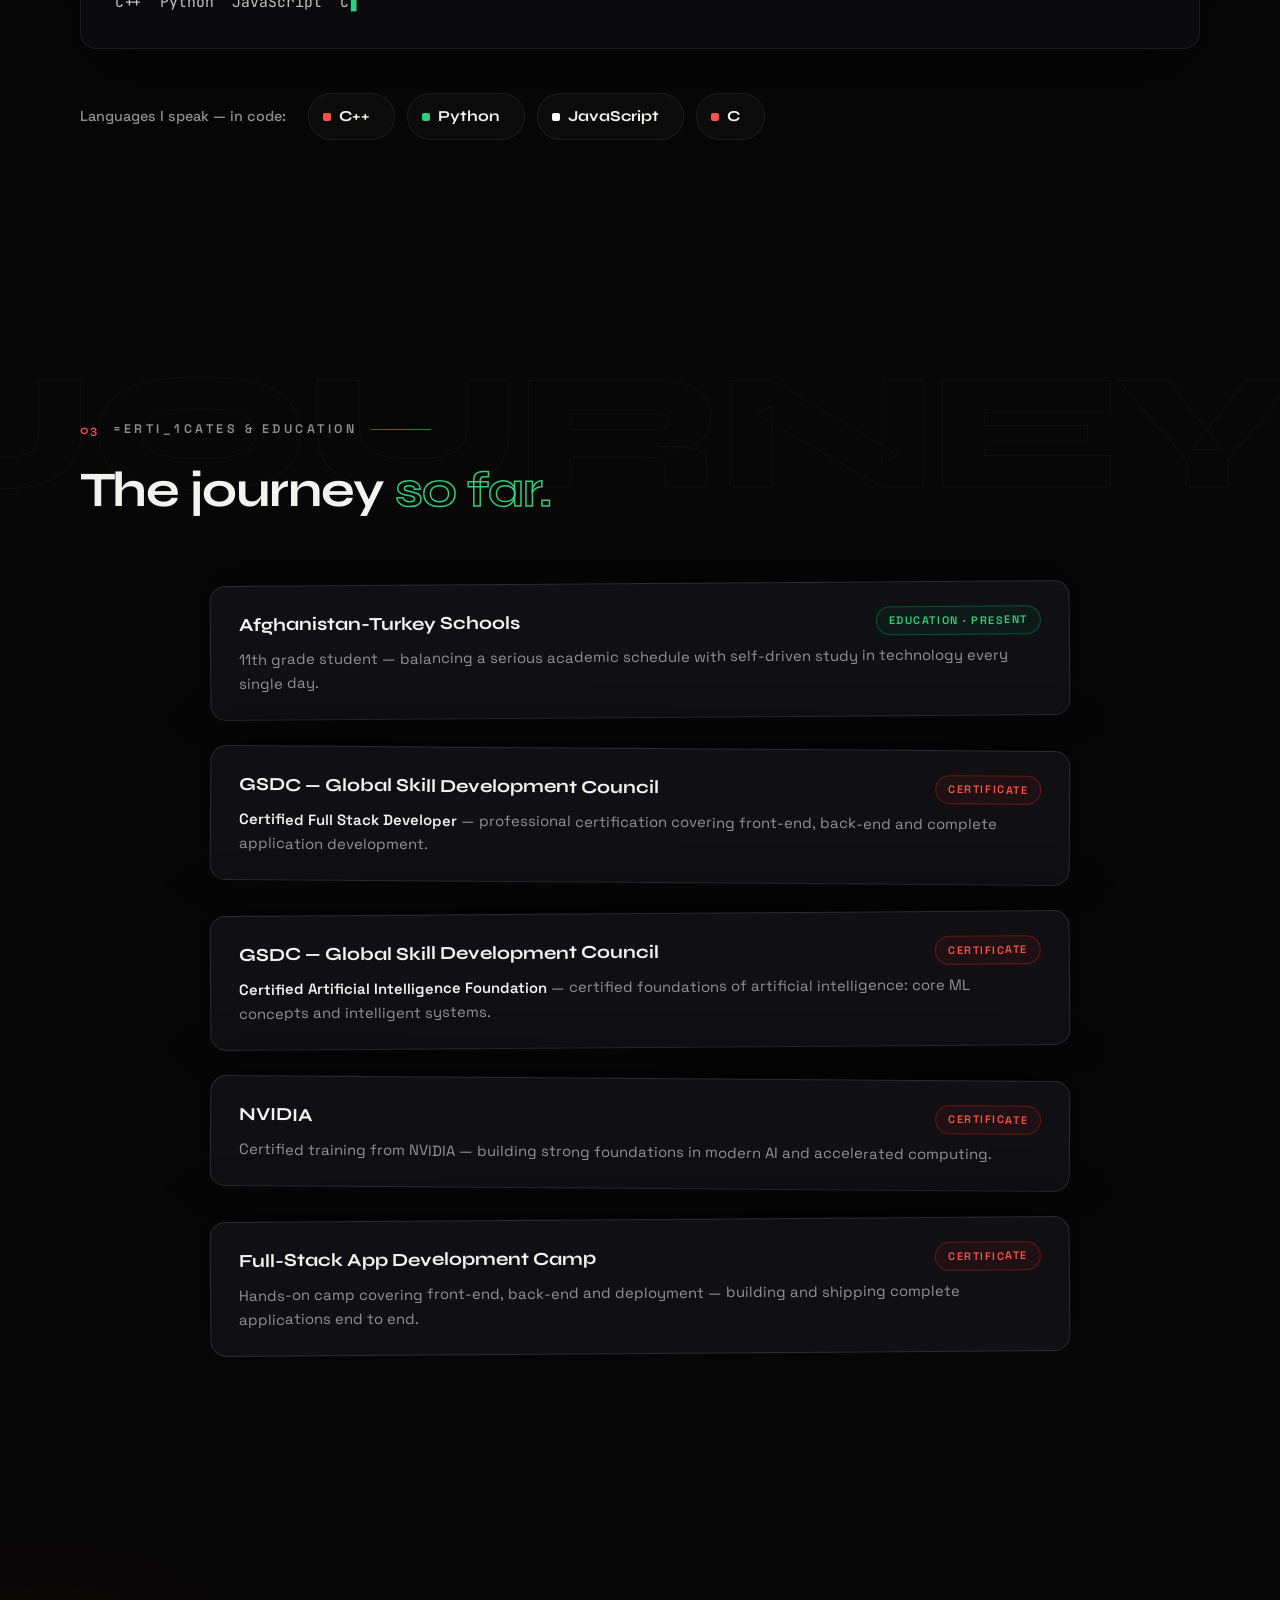
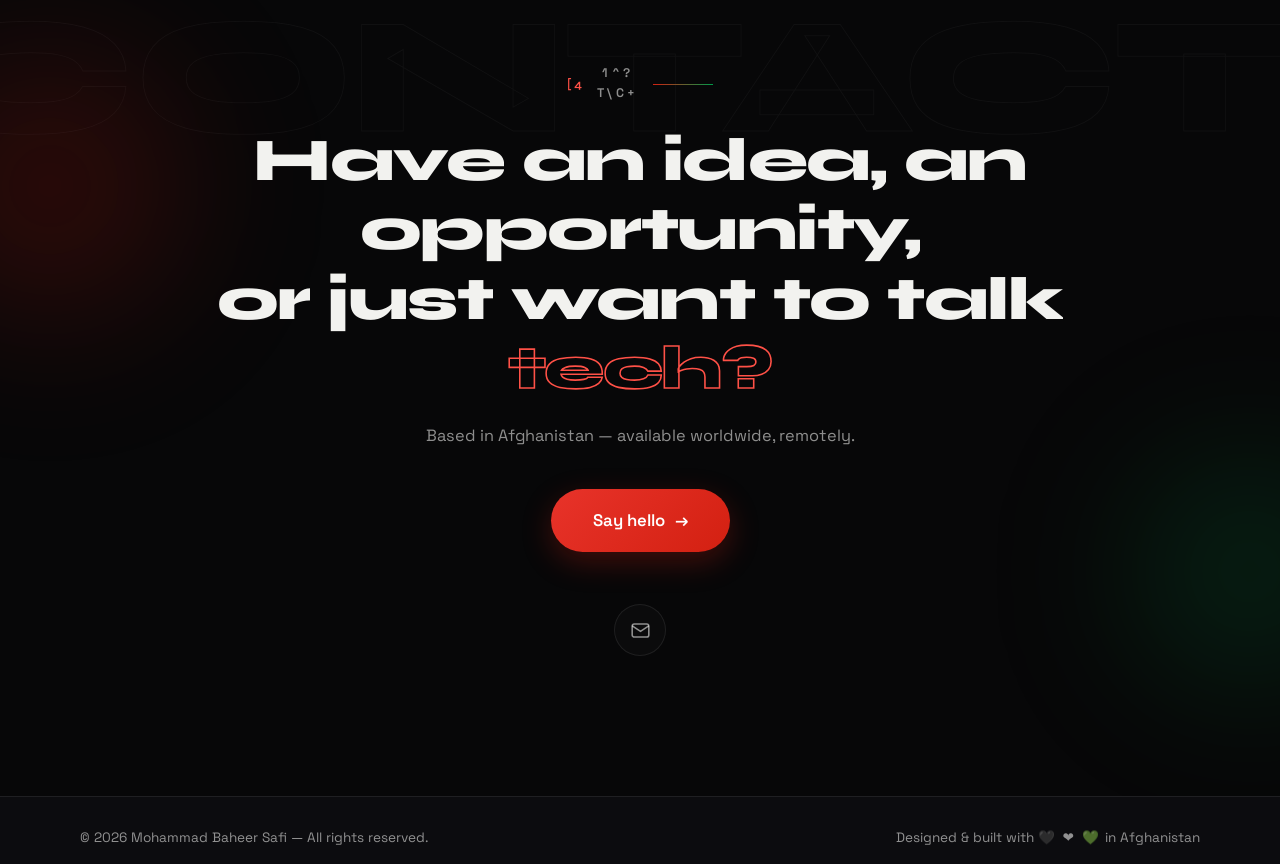
==== commit 67782d16: "Update index.html" ====
--- a/portfolio/index.html
+++ b/portfolio/index.html
@@ -49,6 +49,12 @@
 
   <!-- Cursor glow -->
   <div class="cursor-glow" id="cursorGlow" aria-hidden="true"></div>
+
+  <!-- Living particle constellation background -->
+  <canvas id="bgCanvas" aria-hidden="true"></canvas>
+
+  <!-- Tricolor curtain for page transitions -->
+  <div id="curtain" aria-hidden="true"><i></i><i></i><i></i></div>
 
   <!-- Flag stripe fixed on the left edge -->
   <div class="flag-edge" aria-hidden="true"><i></i><i></i><i></i></div>
--- a/portfolio/style.css
+++ b/portfolio/style.css
@@ -0,0 +1,786 @@
+
+/* ============================================================
+   MOHAMMAD BAHEER SAFI — PORTFOLIO
+   Design language: the Afghan tricolor (black · red · green)
+   ============================================================ */
+
+/* ---------- Reset & tokens ---------- */
+*, *::before, *::after { margin: 0; padding: 0; box-sizing: border-box; }
+
+:root {
+  --bg:        #070708;
+  --bg-soft:   #0c0c0f;
+  --card:      #101014;
+  --line:      rgba(255, 255, 255, .08);
+  --text:      #f2f2ef;
+  --muted:     rgba(242, 242, 239, .58);
+
+  --red:        #d32011;
+  --red-bright: #ff5147;
+  --green:      #009a49;
+  --green-bright:#2fd07d;
+  --flag-black: #17171a;
+
+  --font-display: 'Syne', 'Space Grotesk', system-ui, sans-serif;
+  --font-body: 'Space Grotesk', system-ui, -apple-system, sans-serif;
+  --font-mono: 'JetBrains Mono', ui-monospace, 'Courier New', monospace;
+
+  --nav-h: 74px;
+  --ease: cubic-bezier(.2, .8, .2, 1);
+}
+
+html { scroll-behavior: smooth; scroll-padding-top: 96px; }
+
+body {
+  font-family: var(--font-body);
+  background: var(--bg);
+  color: var(--text);
+  line-height: 1.6;
+  overflow-x: hidden;
+  -webkit-font-smoothing: antialiased;
+}
+
+body.no-scroll { overflow: hidden; }
+
+/* Film grain overlay */
+body::after {
+  content: "";
+  position: fixed; inset: 0;
+  z-index: 999; pointer-events: none; opacity: .05;
+  background-image: url("data:image/svg+xml,%3Csvg xmlns='http://www.w3.org/2000/svg' width='160' height='160'%3E%3Cfilter id='n'%3E%3CfeTurbulence type='fractalNoise' baseFrequency='0.9' numOctaves='2'/%3E%3C/filter%3E%3Crect width='100%25' height='100%25' filter='url(%23n)' opacity='0.6'/%3E%3C/svg%3E");
+}
+
+::selection { background: var(--red); color: #fff; }
+
+::-webkit-scrollbar { width: 10px; }
+::-webkit-scrollbar-track { background: var(--bg); }
+::-webkit-scrollbar-thumb {
+  border-radius: 8px;
+  background: linear-gradient(180deg, var(--red), var(--green));
+}
+
+img { max-width: 100%; display: block; }
+a { color: inherit; text-decoration: none; }
+
+.container { width: min(1120px, 100% - 48px); margin-inline: auto; position: relative; z-index: 1; }
+
+/* ---------- Chrome: progress, glow, flag edge ---------- */
+.progress {
+  position: fixed; top: 0; left: 0; right: 0; height: 3px; z-index: 102;
+  background: linear-gradient(90deg, var(--red), var(--green-bright));
+  transform: scaleX(0); transform-origin: left;
+}
+
+.cursor-glow {
+  position: fixed; top: 0; left: 0; z-index: 0;
+  width: 560px; height: 560px; border-radius: 50%;
+  pointer-events: none;
+  background: radial-gradient(circle,
+    rgba(211, 32, 17, .10) 0%,
+    rgba(0, 154, 73, .06) 42%,
+    transparent 65%);
+  will-change: transform;
+}
+
+.flag-edge {
+  position: fixed; top: 0; left: 0; bottom: 0; width: 6px; z-index: 101;
+  display: flex; flex-direction: column;
+}
+.flag-edge i:nth-child(1) { flex: 1; background: var(--flag-black); border-right: 1px solid rgba(255,255,255,.06); }
+.flag-edge i:nth-child(2) { flex: 1; background: var(--red); }
+.flag-edge i:nth-child(3) { flex: 1; background: var(--green); }
+
+/* ---------- Nav ---------- */
+.nav {
+  position: fixed; top: 0; left: 0; right: 0; z-index: 100;
+  height: var(--nav-h);
+  display: flex; align-items: center; justify-content: space-between;
+  padding: 0 clamp(20px, 4vw, 44px) 0 clamp(26px, 4vw, 50px);
+  transition: background .35s, border-color .35s, backdrop-filter .35s;
+  border-bottom: 1px solid transparent;
+}
+.nav.scrolled {
+  background: rgba(7, 7, 8, .78);
+  backdrop-filter: blur(14px); -webkit-backdrop-filter: blur(14px);
+  border-bottom-color: var(--line);
+}
+
+.logo {
+  font-family: var(--font-display); font-weight: 800; font-size: 1.25rem;
+  letter-spacing: .06em; display: inline-flex; align-items: center; gap: 10px;
+}
+.logo-flag {
+  width: 15px; height: 11px; border-radius: 2px; display: inline-block;
+  background: linear-gradient(90deg, var(--flag-black) 0 33.3%, var(--red) 33.3% 66.6%, var(--green) 66.6%);
+  box-shadow: 0 0 0 1px rgba(255,255,255,.15);
+}
+
+.nav-links { display: flex; align-items: center; gap: clamp(16px, 3vw, 34px); }
+.nav-links a:not(.nav-cta) {
+  position: relative; font-size: .92rem; font-weight: 500; color: var(--muted);
+  padding: 6px 2px; transition: color .3s;
+}
+.nav-links a:not(.nav-cta)::after {
+  content: ""; position: absolute; left: 0; bottom: 0; height: 2px; width: 0;
+  background: linear-gradient(90deg, var(--red), var(--green));
+  transition: width .35s var(--ease);
+}
+.nav-links a:not(.nav-cta):hover,
+.nav-links a:not(.nav-cta).active { color: var(--text); }
+.nav-links a:not(.nav-cta):hover::after,
+.nav-links a:not(.nav-cta).active::after { width: 100%; }
+
+.nav-cta {
+  font-size: .88rem; font-weight: 600; padding: 9px 22px; border-radius: 999px;
+  border: 1px solid rgba(211, 32, 17, .55); color: var(--text);
+  transition: background .3s, border-color .3s, transform .3s;
+}
+.nav-cta:hover { background: var(--red); border-color: var(--red); transform: translateY(-2px); }
+
+.hamburger { display: none; background: none; border: 0; cursor: pointer; width: 40px; height: 40px; position: relative; z-index: 110; }
+.hamburger span {
+  display: block; width: 24px; height: 2px; margin: 5px auto;
+  background: var(--text); border-radius: 2px; transition: transform .35s var(--ease), opacity .25s;
+}
+.hamburger.open span:nth-child(1) { transform: translateY(7px) rotate(45deg); background: var(--red-bright); }
+.hamburger.open span:nth-child(2) { opacity: 0; }
+.hamburger.open span:nth-child(3) { transform: translateY(-7px) rotate(-45deg); background: var(--green-bright); }
+
+/* ---------- Buttons ---------- */
+.btn {
+  display: inline-flex; align-items: center; gap: 10px;
+  font-family: var(--font-body); font-weight: 600; font-size: .95rem;
+  padding: 15px 32px; border-radius: 999px; cursor: pointer;
+  transition: transform .3s var(--ease), box-shadow .3s, background .3s, border-color .3s;
+}
+.btn.big { padding: 18px 42px; font-size: 1.05rem; }
+
+.btn-red {
+  background: linear-gradient(135deg, #e8332a, var(--red));
+  color: #fff; box-shadow: 0 10px 30px rgba(211, 32, 17, .28);
+}
+.btn-red:hover { transform: translateY(-3px); box-shadow: 0 16px 44px rgba(211, 32, 17, .42); }
+
+.btn-ghost {
+  border: 1px solid rgba(0, 154, 73, .55); color: var(--text); background: transparent;
+}
+.btn-ghost:hover {
+  transform: translateY(-3px); border-color: var(--green-bright);
+  background: rgba(0, 154, 73, .08); box-shadow: 0 12px 34px rgba(0, 154, 73, .15);
+}
+
+/* ---------- Reveal animation ---------- */
+.reveal {
+  opacity: 0; transform: translateY(36px);
+  transition: opacity .8s var(--ease), transform .8s var(--ease);
+}
+.reveal.visible { opacity: 1; transform: none; }
+
+/* ---------- Sections base ---------- */
+.section { position: relative; padding: clamp(90px, 12vw, 140px) 0; overflow: hidden; }
+
+.section::before {
+  content: attr(data-word);
+  position: absolute; top: clamp(30px, 6vw, 70px); right: -1%;
+  font-family: var(--font-display); font-weight: 800;
+  font-size: clamp(5rem, 13vw, 12rem); line-height: 1; letter-spacing: -.02em;
+  color: transparent; -webkit-text-stroke: 1px rgba(255, 255, 255, .04);
+  pointer-events: none; user-select: none; white-space: nowrap;
+}
+
+.section-label {
+  display: flex; align-items: center; gap: 14px;
+  font-size: .78rem; font-weight: 600; text-transform: uppercase; letter-spacing: .28em;
+  color: var(--muted); margin-bottom: 22px;
+}
+.section-label span {
+  font-family: var(--font-display); color: var(--red-bright); letter-spacing: .1em;
+}
+.section-label::after {
+  content: ""; flex: 0 0 60px; height: 1px;
+  background: linear-gradient(90deg, var(--red), var(--green));
+}
+
+.section-title {
+  font-family: var(--font-display); font-weight: 700;
+  font-size: clamp(1.9rem, 4.4vw, 3.1rem); line-height: 1.15; letter-spacing: -.02em;
+  margin-bottom: clamp(40px, 6vw, 64px);
+}
+.section-title em {
+  font-style: normal; color: transparent;
+  -webkit-text-stroke: 1.5px var(--green-bright);
+}
+
+.hl-red   { color: var(--red-bright); }
+.hl-green { color: var(--green-bright); }
+
+/* ---------- Hero ---------- */
+.hero {
+  position: relative; min-height: 100vh; min-height: 100svh;
+  display: flex; align-items: center; overflow: hidden;
+}
+
+.hero-bg {
+  position: absolute; inset: 0; z-index: 0;
+  background:
+    radial-gradient(55% 45% at 82% 18%, rgba(211, 32, 17, .16), transparent 62%),
+    radial-gradient(50% 42% at 12% 88%, rgba(0, 154, 73, .13), transparent 60%),
+    repeating-linear-gradient(90deg, rgba(255,255,255,.025) 0 1px, transparent 1px 90px),
+    url("assets/hero-bg.jpg") center / cover no-repeat,
+    var(--bg);
+  -webkit-mask-image: linear-gradient(to bottom, #000 55%, transparent 100%);
+  mask-image: linear-gradient(to bottom, #000 55%, transparent 100%);
+  opacity: .85;
+}
+
+.hero-inner { padding-top: var(--nav-h); }
+
+.eyebrow {
+  display: inline-flex; align-items: center; gap: 10px;
+  font-size: .8rem; font-weight: 500; letter-spacing: .14em; text-transform: uppercase;
+  color: var(--muted); border: 1px solid var(--line); border-radius: 999px;
+  padding: 9px 18px; background: rgba(255, 255, 255, .02); margin-bottom: 30px;
+}
+.pulse {
+  width: 8px; height: 8px; border-radius: 50%; background: var(--green-bright);
+  box-shadow: 0 0 0 0 rgba(47, 208, 125, .6); animation: pulse 2s infinite;
+}
+@keyframes pulse {
+  0%   { box-shadow: 0 0 0 0 rgba(47, 208, 125, .55); }
+  70%  { box-shadow: 0 0 0 10px rgba(47, 208, 125, 0); }
+  100% { box-shadow: 0 0 0 0 rgba(47, 208, 125, 0); }
+}
+
+.hero-title {
+  font-family: var(--font-display); font-weight: 800;
+  font-size: clamp(2.9rem, 9.2vw, 7.4rem); line-height: 1.02; letter-spacing: -.03em;
+  margin-bottom: 28px;
+}
+.hero-title .line { display: block; overflow: hidden; padding-bottom: .06em; }
+.hero-title .line > span {
+  display: block; animation: rise 1s var(--ease) both;
+}
+.hero-title .line:nth-child(2) > span { animation-delay: .16s; }
+@keyframes rise {
+  from { transform: translateY(115%); opacity: 0; }
+  to   { transform: translateY(0);    opacity: 1; }
+}
+
+.hero-title em {
+  font-style: normal; color: transparent;
+  -webkit-text-stroke: 2px var(--red-bright);
+  transition: color .45s var(--ease), -webkit-text-stroke-color .45s;
+  cursor: default;
+}
+.hero-title em:hover { color: var(--text); -webkit-text-stroke-color: transparent; }
+
+.flag-bar { display: flex; gap: 6px; margin-bottom: 30px; }
+.flag-bar i { height: 5px; width: 0; border-radius: 3px; animation: grow .8s var(--ease) forwards; }
+.flag-bar i:nth-child(1) { background: var(--flag-black); box-shadow: inset 0 0 0 1px rgba(255,255,255,.12); animation-delay: .5s; }
+.flag-bar i:nth-child(2) { background: var(--red);   animation-delay: .65s; }
+.flag-bar i:nth-child(3) { background: var(--green); animation-delay: .8s; }
+@keyframes grow { to { width: 64px; } }
+
+.hero-role { font-size: clamp(1.05rem, 2.4vw, 1.5rem); font-weight: 500; margin-bottom: 18px; color: var(--muted); }
+.typed-wrap { color: var(--text); font-weight: 700; }
+#typed { color: var(--red-bright); }
+.caret {
+  display: inline-block; width: 3px; height: 1.15em; margin-left: 3px;
+  background: var(--green-bright); vertical-align: text-bottom;
+  animation: blink 1s steps(1) infinite;
+}
+@keyframes blink { 50% { opacity: 0; } }
+
+.hero-bio { max-width: 620px; color: var(--muted); font-size: clamp(.95rem, 1.6vw, 1.08rem); margin-bottom: 40px; }
+.hero-bio b { color: var(--text); font-weight: 600; }
+
+.hero-actions { display: flex; gap: 16px; flex-wrap: wrap; }
+
+.scroll-hint {
+  position: absolute; bottom: 26px; left: 50%; transform: translateX(-50%);
+  display: flex; flex-direction: column; align-items: center; gap: 8px;
+  font-size: .68rem; letter-spacing: .3em; text-transform: uppercase; color: var(--muted);
+  transition: color .3s;
+}
+.scroll-hint:hover { color: var(--text); }
+.mouse {
+  width: 22px; height: 36px; border: 2px solid rgba(255,255,255,.3); border-radius: 12px;
+  display: flex; justify-content: center; padding-top: 6px;
+}
+.wheel {
+  width: 3px; height: 7px; border-radius: 3px;
+  background: linear-gradient(180deg, var(--red), var(--green));
+  animation: wheel 1.8s var(--ease) infinite;
+}
+@keyframes wheel {
+  0%   { transform: translateY(0);    opacity: 1; }
+  70%  { transform: translateY(12px); opacity: 0; }
+  100% { transform: translateY(0);    opacity: 0; }
+}
+
+/* ---------- Ticker ---------- */
+.ticker {
+  overflow: hidden; padding: 20px 0;
+  border-top: 1px solid var(--line); border-bottom: 1px solid var(--line);
+  background: linear-gradient(90deg, rgba(211,32,17,.06), rgba(0,154,73,.06));
+}
+.ticker-track {
+  display: flex; width: max-content;
+  animation: marquee 32s linear infinite;
+}
+.ticker-track span {
+  font-family: var(--font-display); font-weight: 700; font-size: .95rem;
+  text-transform: uppercase; letter-spacing: .14em; color: rgba(242,242,239,.72);
+  white-space: nowrap; padding-right: 8px;
+}
+.ticker-track i { font-style: normal; color: var(--red-bright); padding: 0 4px; }
+.ticker-track span:nth-child(2) i { color: var(--green-bright); }
+@keyframes marquee { to { transform: translateX(-50%); } }
+
+/* ---------- About ---------- */
+.about-grid {
+  display: grid; grid-template-columns: 340px 1fr; gap: clamp(40px, 6vw, 72px);
+  align-items: center;
+}
+
+.monogram-card {
+  position: relative; border-radius: 24px; padding: 3px; overflow: hidden;
+  background: var(--card);
+  transition: transform .2s ease-out;
+  will-change: transform;
+}
+.monogram-card::before {
+  content: ""; position: absolute; inset: -60%;
+  background: conic-gradient(from 0deg, var(--red), var(--green), var(--flag-black), var(--red));
+  animation: spin 5s linear infinite;
+}
+@keyframes spin { to { transform: rotate(360deg); } }
+
+.monogram-ring {
+  position: relative; z-index: 1;
+  background: linear-gradient(160deg, #131317, #0b0b0e);
+  border-radius: 21px; padding: 56px 32px 40px;
+  display: flex; flex-direction: column; align-items: center; gap: 14px;
+}
+.monogram {
+  font-family: var(--font-display); font-weight: 800; font-size: 6.2rem; line-height: 1;
+  letter-spacing: -.04em;
+  background: linear-gradient(135deg, #fff 30%, rgba(255,255,255,.55));
+  -webkit-background-clip: text; background-clip: text; color: transparent;
+}
+.monogram-sub {
+  font-size: .82rem; font-weight: 600; letter-spacing: .22em; text-transform: uppercase;
+  color: var(--muted); text-align: center;
+}
+.tricolor-dots { display: flex; gap: 8px; margin-top: 6px; }
+.tricolor-dots i { width: 9px; height: 9px; border-radius: 50%; }
+.tricolor-dots i:nth-child(1) { background: var(--flag-black); box-shadow: 0 0 0 1px rgba(255,255,255,.25); }
+.tricolor-dots i:nth-child(2) { background: var(--red); }
+.tricolor-dots i:nth-child(3) { background: var(--green); }
+
+.about-text h2 {
+  font-family: var(--font-display); font-weight: 700;
+  font-size: clamp(1.55rem, 3.2vw, 2.35rem); line-height: 1.25; letter-spacing: -.02em;
+  margin-bottom: 24px;
+}
+.about-text p { color: var(--muted); margin-bottom: 16px; max-width: 640px; }
+.about-text p b { color: var(--text); font-weight: 600; }
+
+.about-facts {
+  list-style: none; display: grid; grid-template-columns: repeat(2, 1fr);
+  gap: 12px; margin-top: 28px; max-width: 560px;
+}
+.about-facts li {
+  border: 1px solid var(--line); border-radius: 14px; padding: 16px 18px;
+  background: rgba(255,255,255,.02); font-size: .95rem; font-weight: 500;
+  transition: border-color .3s, transform .3s var(--ease);
+}
+.about-facts li b {
+  display: block; font-size: .68rem; font-weight: 600; text-transform: uppercase;
+  letter-spacing: .2em; color: var(--muted); margin-bottom: 6px;
+}
+.about-facts li:nth-child(odd):hover  { border-color: rgba(211,32,17,.5);  transform: translateY(-3px); }
+.about-facts li:nth-child(even):hover { border-color: rgba(0,154,73,.5);   transform: translateY(-3px); }
+
+/* ---------- Skills ---------- */
+.skills-grid { display: grid; grid-template-columns: repeat(3, 1fr); gap: 20px; }
+
+.skill-card {
+  position: relative; overflow: hidden;
+  background: var(--card); border: 1px solid var(--line); border-radius: 18px;
+  padding: 30px 28px; transition: transform .2s ease-out, border-color .35s, box-shadow .35s;
+  will-change: transform;
+}
+.skill-card::before {
+  content: ""; position: absolute; top: 0; left: 0; right: 0; height: 3px;
+  background: linear-gradient(90deg, var(--flag-black), var(--red), var(--green));
+  transform: scaleX(0); transform-origin: left; transition: transform .5s var(--ease);
+}
+.skill-card:hover { border-color: rgba(255,255,255,.16); box-shadow: 0 22px 60px rgba(0,0,0,.5); }
+.skill-card:hover::before { transform: scaleX(1); }
+
+.ico {
+  width: 52px; height: 52px; border-radius: 14px;
+  display: flex; align-items: center; justify-content: center; margin-bottom: 22px;
+}
+.ico svg { width: 26px; height: 26px; }
+.ico.r { background: rgba(211, 32, 17, .12); color: var(--red-bright); }
+.ico.g { background: rgba(0, 154, 73, .13);  color: var(--green-bright); }
+.ico.w { background: rgba(255,255,255,.06);  color: var(--text); }
+
+.skill-card h3 { font-family: var(--font-display); font-size: 1.28rem; font-weight: 700; margin-bottom: 10px; }
+.skill-card p  { color: var(--muted); font-size: .93rem; margin-bottom: 20px; }
+
+.tags { display: flex; flex-wrap: wrap; gap: 8px; }
+.tags span {
+  font-size: .7rem; font-weight: 600; letter-spacing: .08em; text-transform: uppercase;
+  padding: 5px 12px; border-radius: 999px; color: var(--muted);
+  border: 1px solid var(--line); background: rgba(255,255,255,.02);
+}
+
+/* Terminal */
+.term {
+  grid-column: 1 / -1; margin-top: 8px;
+  background: #0a0a0c; border: 1px solid var(--line); border-radius: 16px;
+  overflow: hidden; box-shadow: 0 24px 70px rgba(0,0,0,.45);
+}
+.term-bar {
+  display: flex; align-items: center; gap: 8px;
+  padding: 13px 18px; background: #111114; border-bottom: 1px solid var(--line);
+}
+.term-bar .dot { width: 11px; height: 11px; border-radius: 50%; }
+.dot.b { background: var(--flag-black); box-shadow: inset 0 0 0 1px rgba(255,255,255,.25); }
+.dot.r { background: var(--red); }
+.dot.g { background: var(--green); }
+.term-bar p {
+  margin-left: 10px; font-family: var(--font-mono); font-size: .78rem; color: var(--muted);
+}
+
+.term-body { padding: 24px clamp(18px, 3vw, 30px) 30px; font-family: var(--font-mono); font-size: clamp(.78rem, 1.5vw, .92rem); }
+.term-body .ln { display: block; overflow: hidden; white-space: nowrap; width: 0; line-height: 2.1; }
+.term-body .ln .p    { color: var(--green-bright); font-weight: 600; }
+.term-body .ln .path { color: #6fa8ff; }
+.term-body .ln .d    { color: var(--muted); }
+.term-body .ln.out   { color: rgba(242,242,239,.8); padding-left: 4px; }
+
+.term.play .ln { animation: typeIn .6s steps(34, end) forwards; }
+.term.play .ln:nth-child(1) { animation-delay: .2s; }
+.term.play .ln:nth-child(2) { animation-delay: 1.0s; }
+.term.play .ln:nth-child(3) { animation-delay: 1.8s; }
+.term.play .ln:nth-child(4) { animation-delay: 2.6s; }
+.term.play .ln:nth-child(5) { animation-delay: 3.4s; }
+.term.play .ln:nth-child(6) { animation-delay: 4.2s; }
+.term.play .ln:nth-child(7) { animation-delay: 5.0s; }
+.term.play .ln:nth-child(8) { animation-delay: 5.8s; animation-duration: .5s; }
+@keyframes typeIn { to { width: 100%; } }
+
+.term-body .ln:last-child::after {
+  content: "▋"; color: var(--green-bright); opacity: 0; margin-left: 2px;
+}
+.term.play .ln:last-child::after {
+  animation: caretIn 0s 6.4s forwards, blink 1s 6.4s steps(1) infinite;
+}
+@keyframes caretIn { to { opacity: 1; } }
+
+/* Languages */
+.langs { margin-top: 44px; display: flex; align-items: center; gap: 22px; flex-wrap: wrap; }
+.langs-label { color: var(--muted); font-size: .9rem; font-weight: 500; }
+.chips { display: flex; gap: 12px; flex-wrap: wrap; }
+.chip {
+  position: relative; padding: 10px 24px 10px 30px; border-radius: 999px;
+  border: 1px solid var(--line); background: rgba(255,255,255,.02);
+  font-family: var(--font-display); font-weight: 700; font-size: .95rem;
+  transition: transform .3s var(--ease), border-color .3s, box-shadow .3s;
+}
+.chip::before {
+  content: ""; position: absolute; left: 14px; top: 50%; transform: translateY(-50%);
+  width: 8px; height: 8px; border-radius: 2px;
+}
+.chip:nth-child(4n+1)::before { background: var(--red-bright); }
+.chip:nth-child(4n+2)::before { background: var(--green-bright); }
+.chip:nth-child(4n+3)::before { background: #fff; }
+.chip:nth-child(4n+4)::before { background: var(--red-bright); }
+.chip:hover { transform: translateY(-4px); border-color: rgba(211,32,17,.5); box-shadow: 0 10px 26px rgba(211,32,17,.14); }
+.chip:nth-child(even):hover { border-color: rgba(0,154,73,.5); box-shadow: 0 10px 26px rgba(0,154,73,.14); }
+
+/* ---------- Journey / Timeline ---------- */
+.timeline { position: relative; padding-left: 36px; max-width: 760px; }
+.timeline::before {
+  content: ""; position: absolute; left: 6px; top: 6px; bottom: 6px; width: 2px;
+  background: linear-gradient(180deg, var(--red), var(--green));
+  opacity: .4; border-radius: 2px;
+}
+
+.t-item { position: relative; padding-bottom: 26px; }
+.t-item:last-child { padding-bottom: 0; }
+.t-dot {
+  position: absolute; left: -36px; top: 24px; width: 14px; height: 14px;
+  border-radius: 50%; background: var(--bg);
+}
+.t-dot.r { border: 3px solid var(--red); box-shadow: 0 0 14px rgba(211,32,17,.5); }
+.t-dot.g { border: 3px solid var(--green); box-shadow: 0 0 14px rgba(0,154,73,.5); }
+
+.t-card {
+  background: var(--card); border: 1px solid var(--line); border-radius: 16px;
+  padding: 24px 28px; transition: border-color .35s, transform .35s var(--ease);
+}
+.t-card:hover { border-color: rgba(255,255,255,.16); transform: translateX(6px); }
+
+.t-head { display: flex; align-items: center; justify-content: space-between; gap: 14px; flex-wrap: wrap; margin-bottom: 8px; }
+.t-head h3 { font-family: var(--font-display); font-size: 1.15rem; font-weight: 700; }
+.t-tag {
+  font-size: .68rem; font-weight: 600; text-transform: uppercase; letter-spacing: .14em;
+  padding: 5px 12px; border-radius: 999px; white-space: nowrap;
+}
+.t-tag.red   { color: var(--red-bright);   border: 1px solid rgba(211,32,17,.45);  background: rgba(211,32,17,.08); }
+.t-tag.green { color: var(--green-bright); border: 1px solid rgba(0,154,73,.45);   background: rgba(0,154,73,.08); }
+.t-card p { color: var(--muted); font-size: .93rem; }
+.t-card p b { color: var(--text); font-weight: 600; }
+
+/* ---------- Contact ---------- */
+.contact { text-align: center; }
+.center { display: flex; flex-direction: column; align-items: center; }
+
+.contact-title {
+  font-family: var(--font-display); font-weight: 800;
+  font-size: clamp(2rem, 5.4vw, 3.8rem); line-height: 1.14; letter-spacing: -.025em;
+  margin-bottom: 20px;
+}
+.contact-title em {
+  font-style: normal; color: transparent;
+  -webkit-text-stroke: 1.6px var(--red-bright);
+}
+.contact-sub { color: var(--muted); margin-bottom: 40px; font-size: 1.02rem; }
+
+.socials { display: flex; gap: 14px; margin-top: 52px; }
+.socials a {
+  width: 52px; height: 52px; border-radius: 50%;
+  border: 1px solid var(--line); background: rgba(255,255,255,.02);
+  display: flex; align-items: center; justify-content: center;
+  color: var(--muted); transition: all .3s var(--ease);
+}
+.socials a svg { width: 21px; height: 21px; }
+.socials a:hover {
+  color: #fff; border-color: var(--green-bright); background: rgba(0,154,73,.1);
+  transform: translateY(-4px); box-shadow: 0 10px 26px rgba(0,154,73,.2);
+}
+
+/* ---------- Footer ---------- */
+.footer { border-top: 1px solid var(--line); background: var(--bg-soft); }
+.footer-inner {
+  display: flex; align-items: center; justify-content: space-between; gap: 12px;
+  flex-wrap: wrap; padding: 30px 0; color: var(--muted); font-size: .85rem;
+}
+.hearts { letter-spacing: 2px; }
+.footer-bar {
+  height: 5px;
+  background: linear-gradient(90deg,
+    var(--flag-black) 0 33.3%,
+    var(--red) 33.3% 66.6%,
+    var(--green) 66.6% 100%);
+}
+
+/* ---------- Responsive ---------- */
+@media (max-width: 980px) {
+  .skills-grid { grid-template-columns: 1fr; }
+  .about-grid { grid-template-columns: 1fr; gap: 44px; }
+  .monogram-card { max-width: 360px; margin-inline: auto; width: 100%; }
+  .section::before { display: none; }
+}
+
+@media (max-width: 760px) {
+  .hamburger { display: block; }
+  .nav-links {
+    position: fixed; inset: 0; z-index: 105;
+    background: rgba(7, 7, 8, .97);
+    backdrop-filter: blur(16px); -webkit-backdrop-filter: blur(16px);
+    flex-direction: column; justify-content: center; gap: 34px;
+    opacity: 0; visibility: hidden; transition: opacity .35s, visibility .35s;
+  }
+  .nav-links.open { opacity: 1; visibility: visible; }
+  .nav-links a:not(.nav-cta) { font-family: var(--font-display); font-size: 1.9rem; font-weight: 700; color: var(--text); }
+  .nav-cta { font-size: 1.1rem; padding: 13px 34px; }
+  .flag-edge { width: 5px; }
+}
+
+@media (max-width: 520px) {
+  .about-facts { grid-template-columns: 1fr; }
+  .hero-actions .btn { width: 100%; justify-content: center; }
+  .footer-inner { justify-content: center; text-align: center; }
+}
+
+@media (max-width: 640px) {
+  /* let long terminal output wrap instead of clipping on small screens */
+  .term-body .ln { white-space: normal; }
+  .term.play .ln { animation: none; width: 100%; }
+  .term.play .ln:last-child::after { animation: none; opacity: 1; }
+}
+
+/* ---------- Reduced motion ---------- */
+@media (prefers-reduced-motion: reduce) {
+  *, *::before, *::after { animation-duration: .01ms !important; animation-iteration-count: 1 !important; transition-duration: .01ms !important; }
+  html { scroll-behavior: auto; }
+  .reveal { opacity: 1; transform: none; }
+  .hero-title .line > span { animation: none; }
+  .flag-bar i { width: 64px; }
+  .term-body .ln { width: 100%; }
+  .cursor-glow { display: none; }
+}
+
+/* ============================================================
+   V2 — NEXT-GEN UPGRADE LAYER
+   preloader · custom cursor · stats · split-text · spotlight
+   aurora orbs · stacked cards · auto-hide nav · tilted ticker
+   ============================================================ */
+
+/* Sticky-safe overflow (clip doesn't create a scroll container) */
+html, body { overflow-x: hidden; overflow-x: clip; }
+.section   { overflow: hidden;  overflow: clip; }
+
+/* ---------- Auto-hide nav ---------- */
+.nav { transition: background .35s, border-color .35s, backdrop-filter .35s, transform .5s var(--ease); }
+.nav.hide { transform: translateY(-110%); }
+
+/* ---------- Hero animations gated behind preloader ---------- */
+.hero-title .line > span { transform: translateY(112%); animation: none; }
+body.loaded .hero-title .line > span { animation: rise 1s var(--ease) both; }
+body.loaded .hero-title .line:nth-child(2) > span { animation-delay: .16s; }
+.flag-bar i { animation: none; width: 0; }
+body.loaded .flag-bar i { animation: grow .8s var(--ease) forwards; }
+
+/* ---------- Preloader ---------- */
+#preloader {
+  position: fixed; inset: 0; z-index: 2000; background: #050507;
+  display: flex; align-items: center; justify-content: center;
+  transition: transform .9s cubic-bezier(.76, 0, .24, 1) .1s, visibility 0s 1.05s;
+}
+#preloader.done { transform: translateY(-101%); visibility: hidden; }
+.pre-inner { display: flex; flex-direction: column; align-items: center; gap: 20px; }
+.pre-logo {
+  font-family: var(--font-display); font-weight: 800; font-size: 2.4rem; letter-spacing: .12em;
+  background: linear-gradient(135deg, #fff 40%, rgba(255, 255, 255, .5));
+  -webkit-background-clip: text; background-clip: text; color: transparent;
+  animation: prePulse 1.2s ease-in-out infinite;
+}
+@keyframes prePulse { 50% { opacity: .5; } }
+.pre-bar { width: min(220px, 60vw); height: 3px; border-radius: 3px; background: rgba(255,255,255,.08); overflow: hidden; }
+.pre-bar i { display: block; height: 100%; background: linear-gradient(90deg, var(--red), var(--green)); transform: scaleX(0); transform-origin: left; }
+.pre-count { font-family: var(--font-mono); font-size: .8rem; letter-spacing: .3em; color: var(--muted); }
+
+/* ---------- Custom cursor ---------- */
+.cursor-dot, .cursor-ring { position: fixed; top: 0; left: 0; border-radius: 50%; pointer-events: none; z-index: 1500; opacity: 0; transition: opacity .3s, border-color .3s; }
+body.cursor-on .cursor-dot, body.cursor-on .cursor-ring { opacity: 1; }
+.cursor-dot  { width: 7px;  height: 7px;  background: linear-gradient(135deg, var(--red-bright), var(--green-bright)); --s: 1; }
+.cursor-ring { width: 38px; height: 38px; border: 1.5px solid rgba(255, 255, 255, .45); mix-blend-mode: difference; --s: 1; }
+body.cursor-hover .cursor-ring { --s: 1.6; border-color: #fff; }
+body.cursor-hover .cursor-dot  { --s: 2.4; }
+html.custom-cursor, html.custom-cursor * { cursor: none !important; }
+
+/* ---------- Stats band ---------- */
+.stats-band { border-block: 1px solid var(--line); background: var(--bg-soft); padding: 36px 0; position: relative; z-index: 2; }
+.stats { display: grid; grid-template-columns: repeat(4, 1fr); }
+.stat { text-align: center; padding: 4px 12px; border-left: 1px solid var(--line); }
+.stat:first-child { border-left: 0; }
+.stat b {
+  display: block; font-family: var(--font-display); font-weight: 800;
+  font-size: clamp(2.1rem, 4.6vw, 3.4rem); line-height: 1.1;
+  background: linear-gradient(135deg, #fff 35%, rgba(255, 255, 255, .55));
+  -webkit-background-clip: text; background-clip: text; color: transparent;
+}
+.stat span { display: block; margin-top: 6px; font-size: .7rem; font-weight: 600; text-transform: uppercase; letter-spacing: .24em; color: var(--muted); }
+
+/* ---------- Split-text word reveal ---------- */
+.split .w  { display: inline-block; overflow: hidden; vertical-align: bottom; }
+.split .wi { display: inline-block; transform: translateY(115%); transition: transform .85s var(--ease); transition-delay: calc(var(--i, 0) * 45ms); }
+.split.visible .wi { transform: translateY(0); }
+
+/* ---------- Spotlight cards ---------- */
+.spot { position: relative; }
+.spot::after {
+  content: ""; position: absolute; inset: 0; border-radius: inherit; pointer-events: none;
+  opacity: 0; transition: opacity .45s;
+  background: radial-gradient(260px circle at var(--mx, 50%) var(--my, 50%),
+    rgba(255, 255, 255, .1), rgba(211, 32, 17, .07) 45%, transparent 70%);
+}
+.spot:hover::after { opacity: 1; }
+
+/* ---------- Aurora orbs ---------- */
+.orb { position: absolute; border-radius: 50%; pointer-events: none; z-index: 0; filter: blur(70px); opacity: .55; will-change: transform; }
+.orb-red   { width: 420px; height: 420px; top: -90px;  right: -130px; background: radial-gradient(circle, rgba(211, 32, 17, .5),  transparent 65%); animation: drift 16s ease-in-out infinite alternate; }
+.orb-green { width: 380px; height: 380px; bottom: -110px; left: -140px; background: radial-gradient(circle, rgba(0, 154, 73, .45), transparent 65%); animation: drift 20s ease-in-out infinite alternate-reverse; }
+.orb-contact-a { top: 6%; right: auto; left: -160px; }
+.orb-contact-b { bottom: 4%; left: auto; right: -160px; }
+@keyframes drift {
+  from { transform: translate3d(0, 0, 0) scale(1); }
+  to   { transform: translate3d(-70px, 60px, 0) scale(1.18); }
+}
+
+/* ---------- Tilted ticker ---------- */
+.ticker { position: relative; z-index: 2; transform: rotate(-1.4deg) scale(1.03); margin: -10px 0; }
+
+/* ---------- Breathing stroke on outlined titles ---------- */
+@keyframes strokeShift {
+  0%, 100% { -webkit-text-stroke-color: var(--green-bright); }
+  50%      { -webkit-text-stroke-color: var(--red-bright); }
+}
+.section-title em, .contact-title em { animation: strokeShift 7s ease-in-out infinite; }
+
+/* ---------- Stacked / pinned certificate cards (desktop) ---------- */
+@media (min-width: 900px) {
+  .timeline { padding-left: 0; max-width: 860px; margin-inline: auto; }
+  .timeline::before { display: none; }
+  .t-dot { display: none; }
+  .t-item { position: sticky; top: calc(100px + var(--i, 0) * 18px); padding-bottom: 0; margin-bottom: 30px; }
+  .t-card { box-shadow: 0 -14px 44px rgba(0, 0, 0, .55); border-color: rgba(255, 255, 255, .12); }
+  .t-item:nth-child(odd)  .t-card { rotate: -.4deg; }
+  .t-item:nth-child(even) .t-card { rotate: .4deg; }
+  .t-card:hover { transform: translateX(0) scale(1.015); }
+}
+
+/* ---------- Mobile guards for V2 ---------- */
+@media (max-width: 760px) {
+  .orb { display: none; }              /* blur is GPU-heavy on phones */
+}
+@media (max-width: 640px) {
+  .stats { grid-template-columns: repeat(2, 1fr); row-gap: 26px; }
+  .stat:nth-child(odd) { border-left: 0; }
+}
+
+/* ---------- Reduced motion, V2 additions ---------- */
+@media (prefers-reduced-motion: reduce) {
+  #preloader { display: none; }
+  .hero-title .line > span, body.loaded .hero-title .line > span { transform: none; animation: none; }
+  .flag-bar i, body.loaded .flag-bar i { width: 64px; animation: none; }
+  .split .wi { transform: none; transition: none; }
+  .cursor-dot, .cursor-ring, .orb { display: none; }
+  .t-item { position: static; }
+  .ticker { transform: none; }
+  .section-title em, .contact-title em { animation: none; }
+}
+
+/* ============================================================
+   V3 — FIXES: never clip the name · calmer cursor · mobile hardening
+   ============================================================ */
+
+/* 1) The rise-mask releases after the entrance, so no glyph can
+      ever be clipped — any font, any zoom, any DPI. */
+body.loaded .hero-title .line { animation: unmask .01s 1.45s forwards; }
+@keyframes unmask { to { overflow: visible; } }
+
+/* 2) More headroom for the ultra-wide Syne face */
+.hero-title { font-size: clamp(2.3rem, 8.6vw, 6.6rem); max-width: 100%; }
+
+/* 3) Cursor ring: no blend-mode (it inverted white glyphs under it) */
+.cursor-ring {
+  mix-blend-mode: normal;
+  border: 1.5px solid rgba(255, 255, 255, .55);
+  box-shadow: 0 0 0 1px rgba(0, 0, 0, .28);
+}
+body.cursor-hover .cursor-ring { --s: 1.6; border-color: var(--red-bright); }
+
+/* 4) Mobile hardening */
+html { -webkit-text-size-adjust: 100%; }
+a, button { -webkit-tap-highlight-color: transparent; touch-action: manipulation; }
+@media (prefers-reduced-motion: reduce) {
+  .hero-title .line, body.loaded .hero-title .line { overflow: visible; animation: none; }
+}
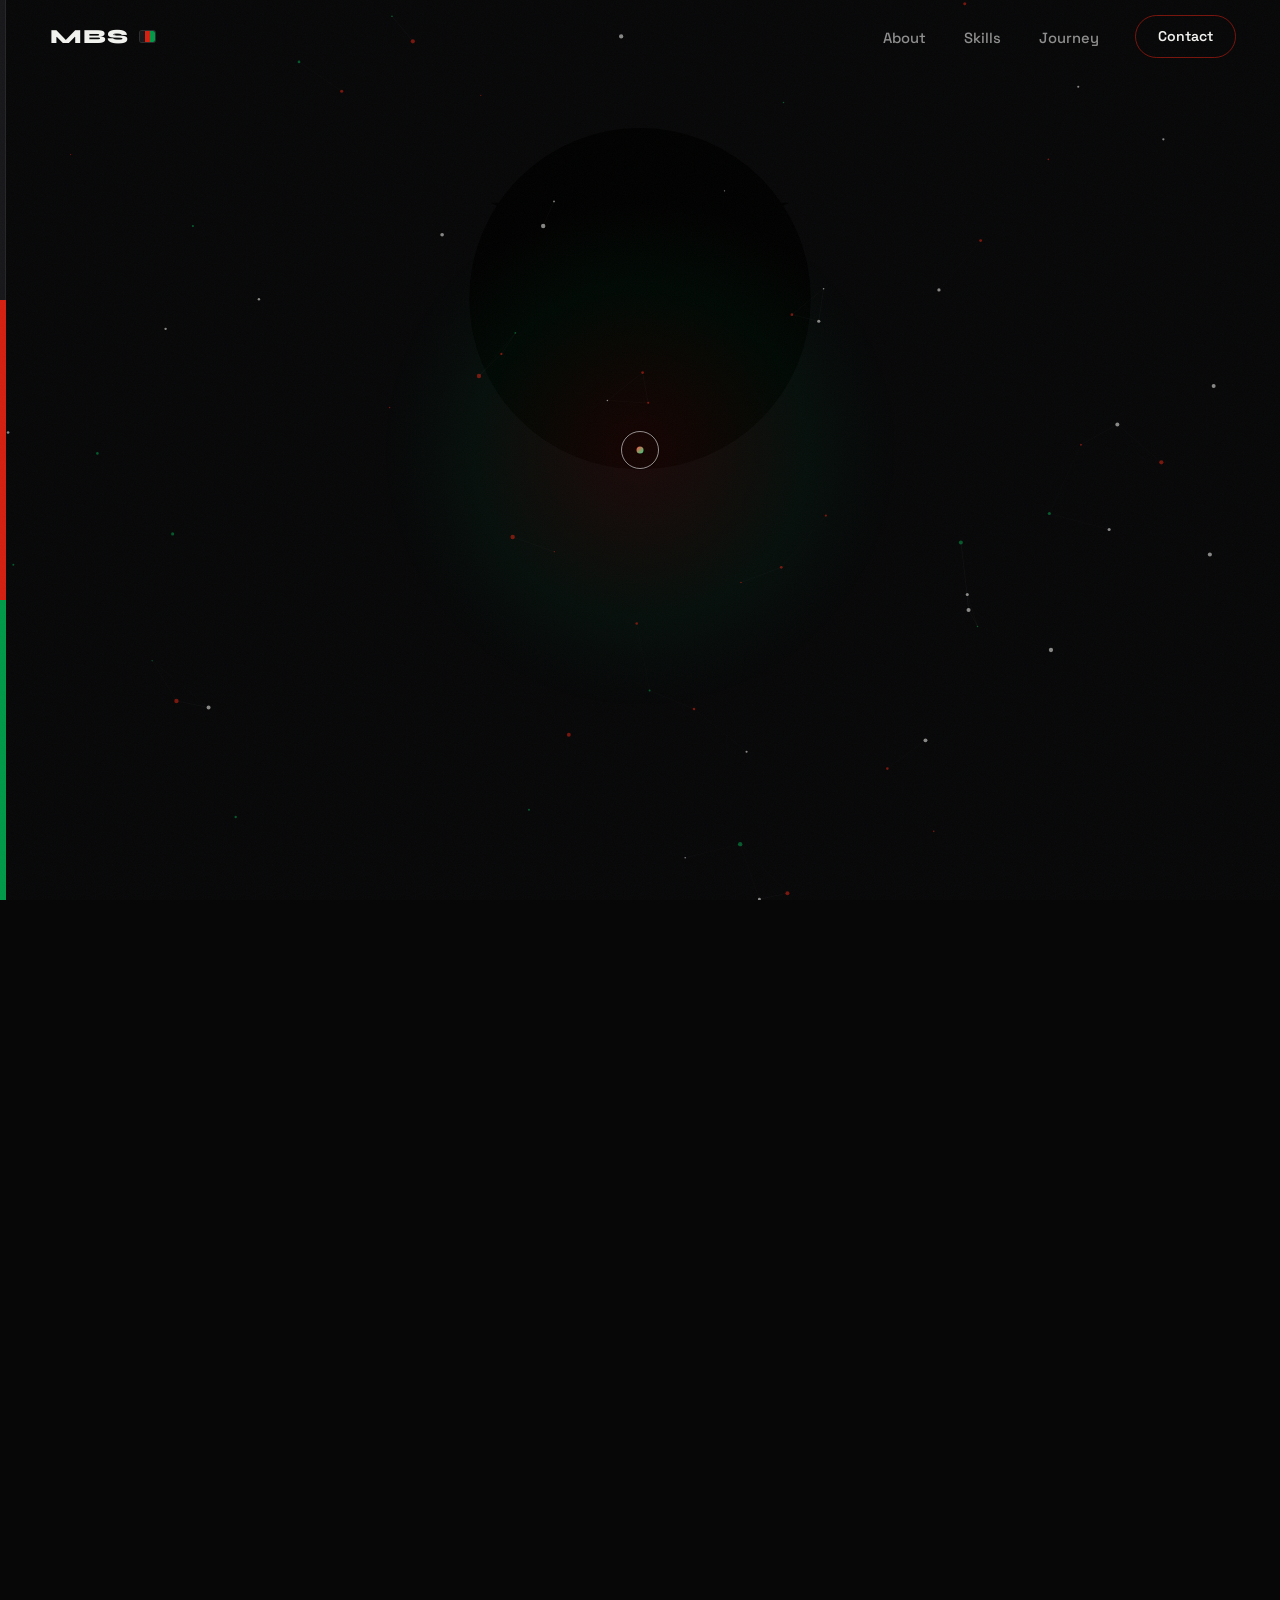
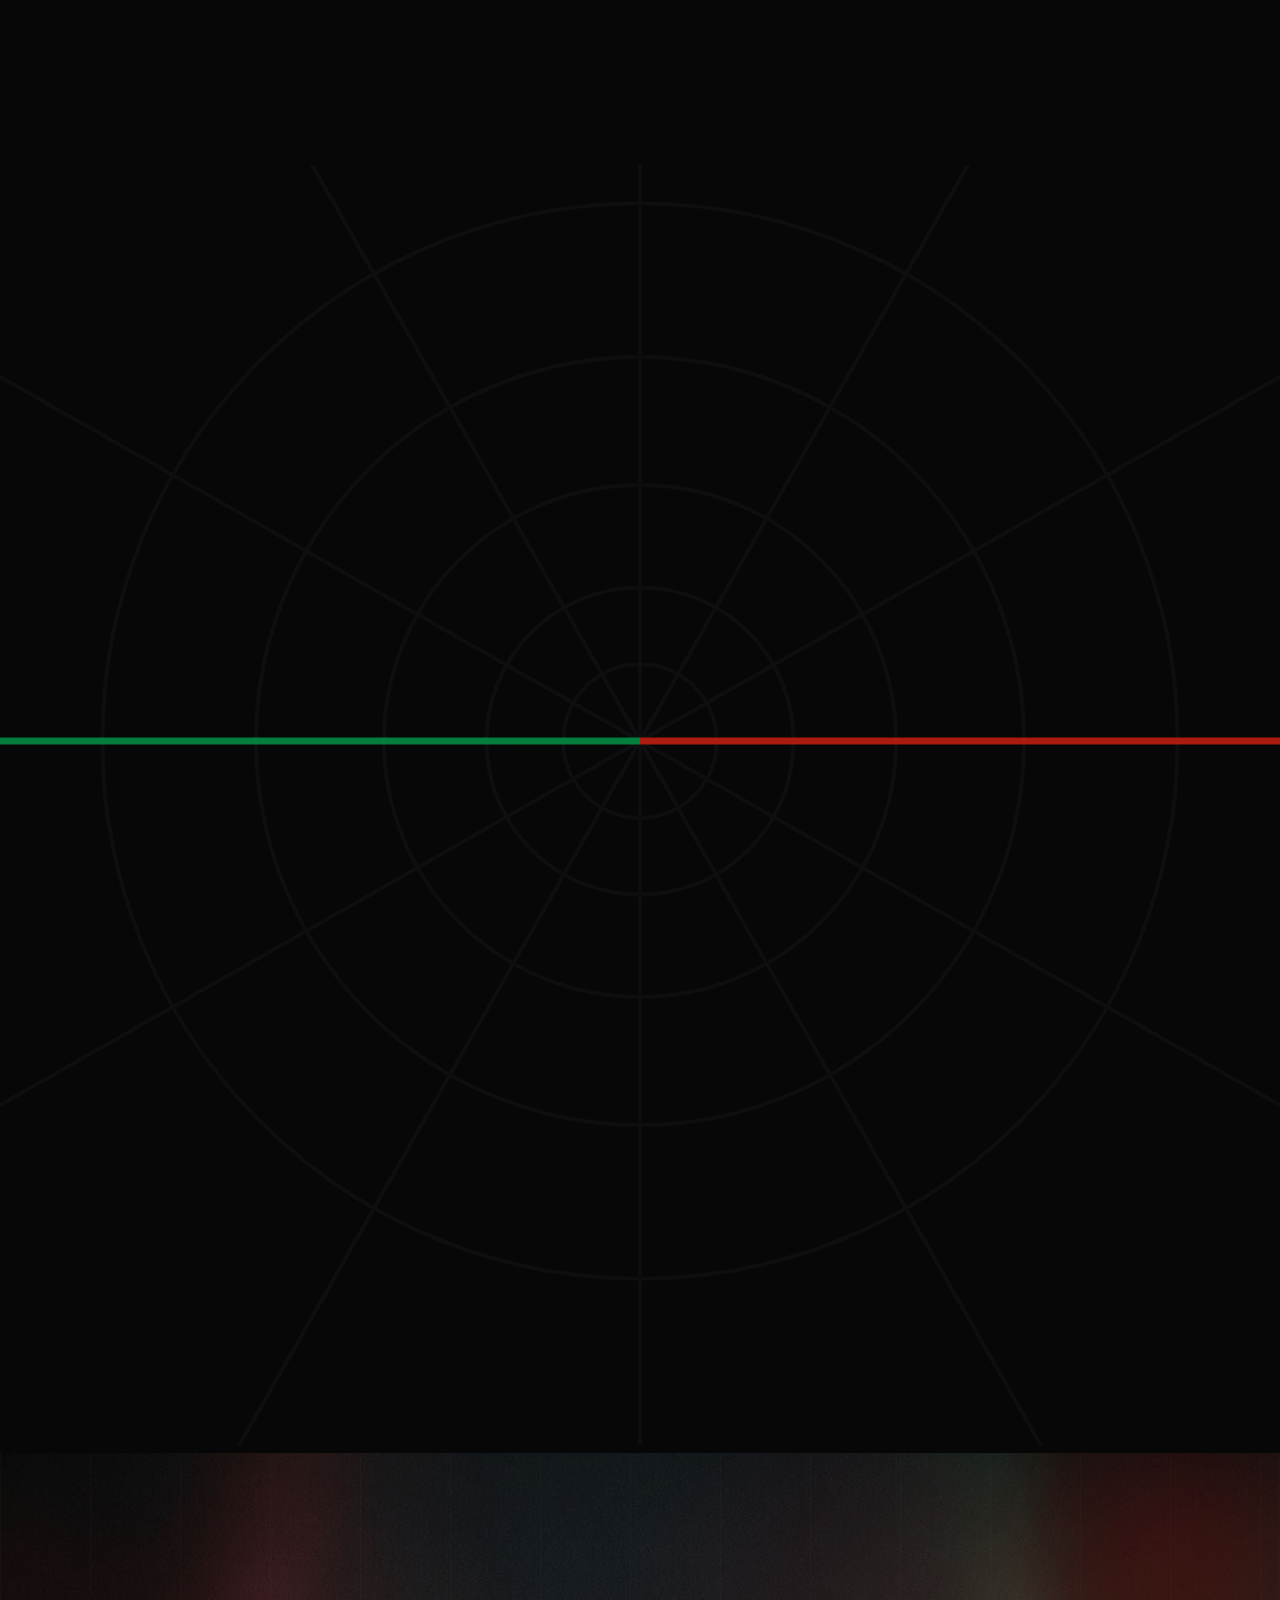
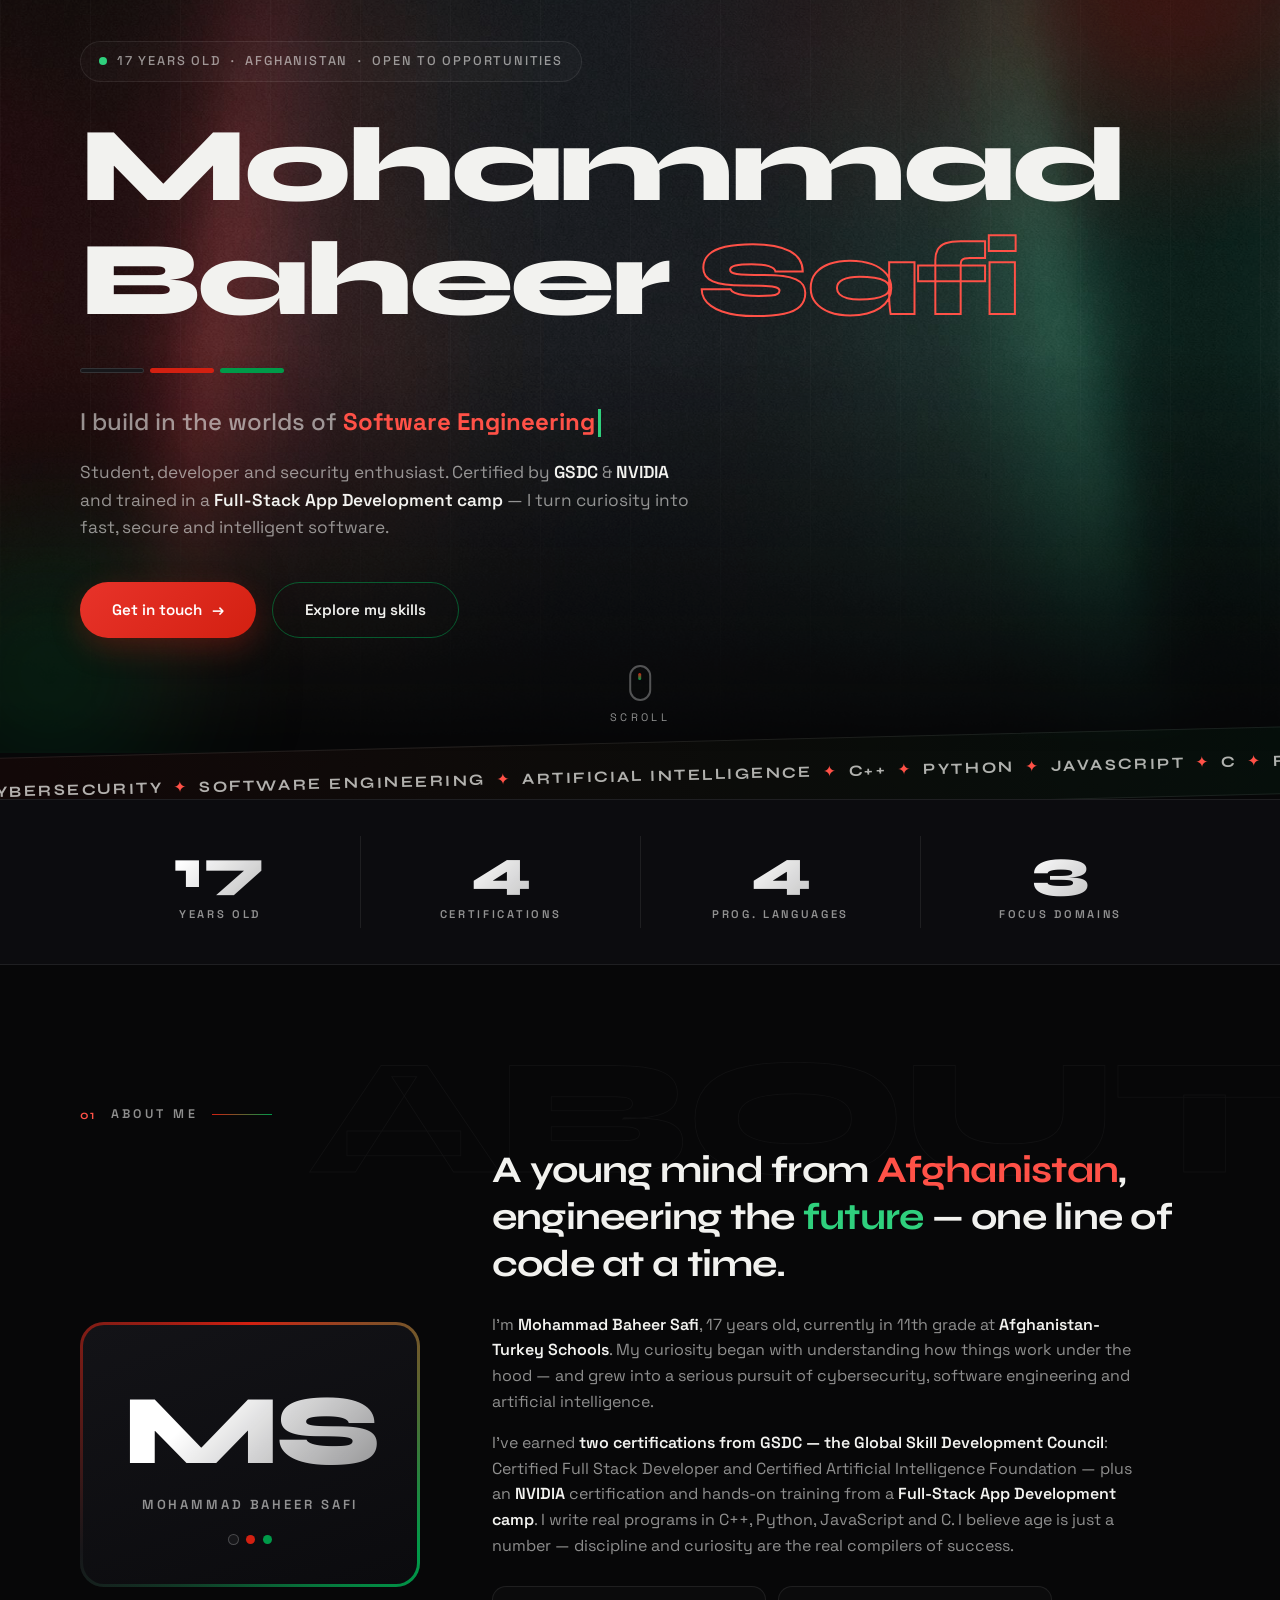
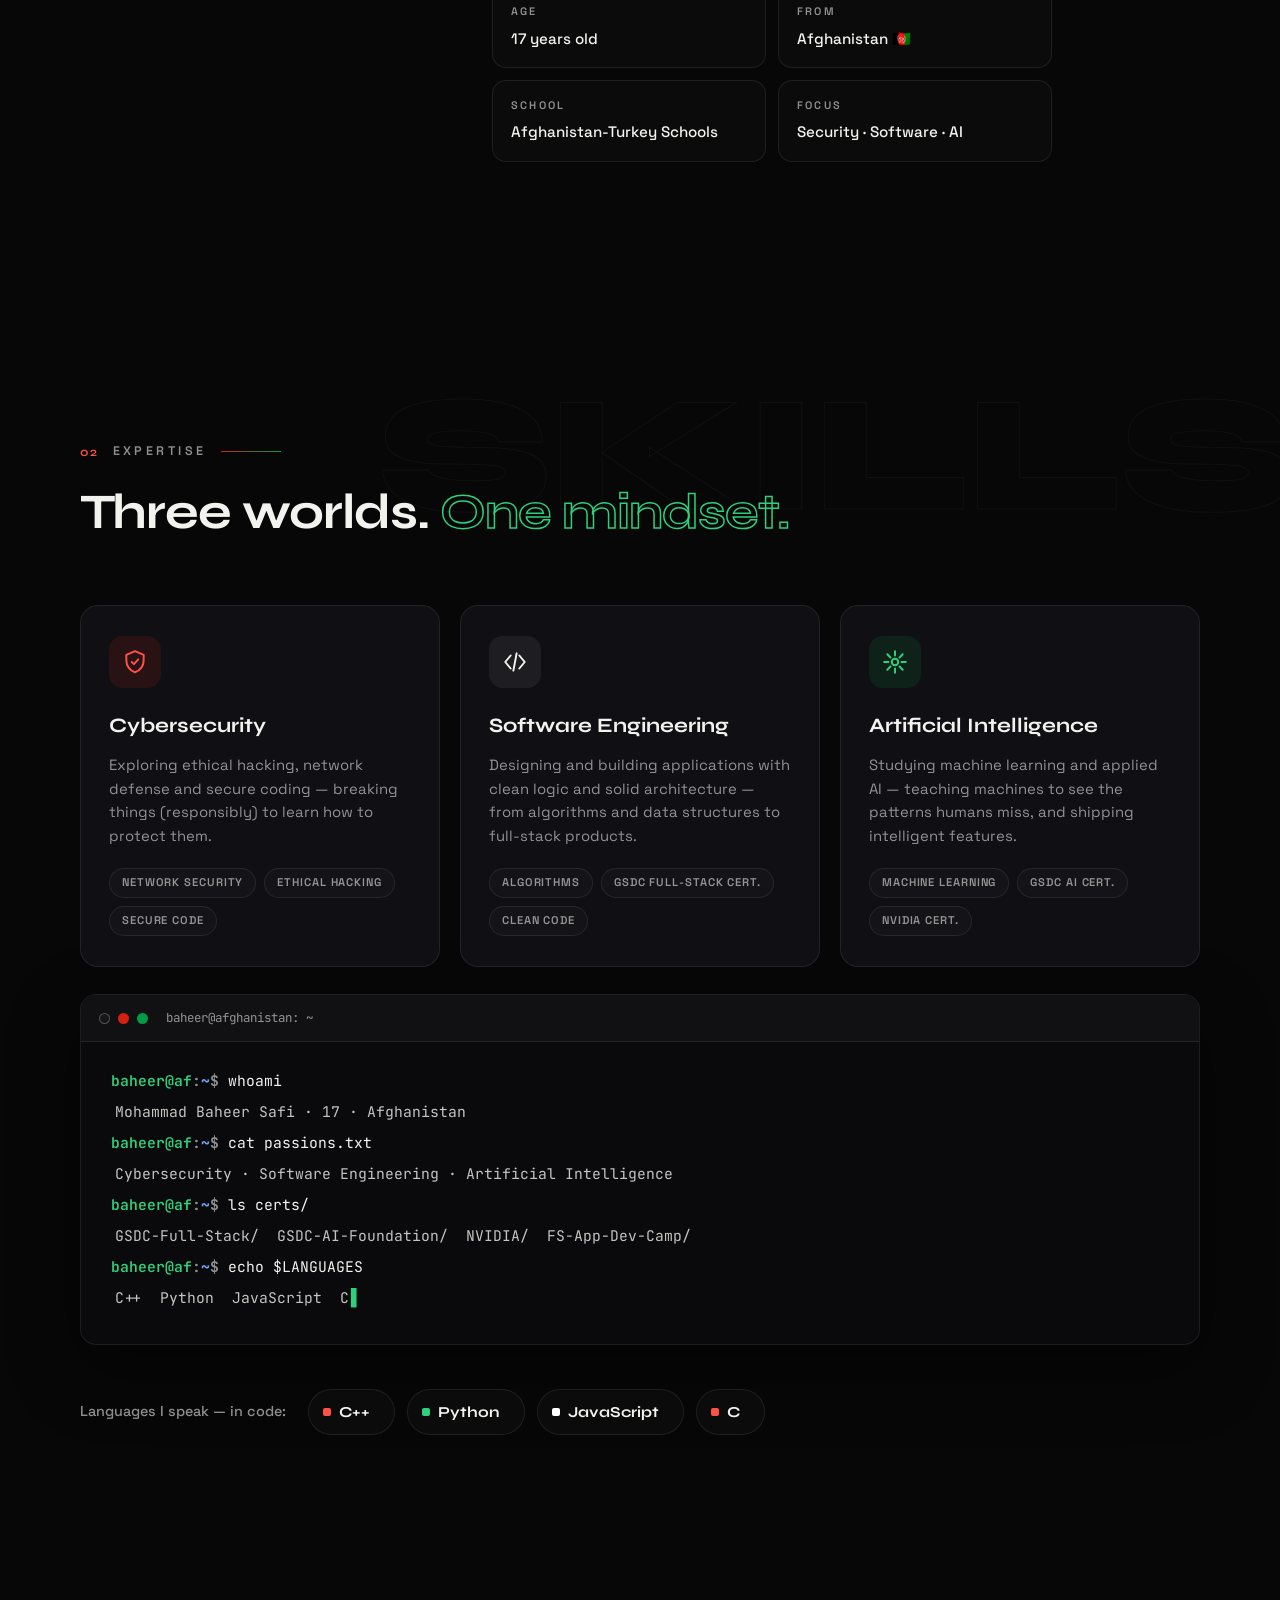
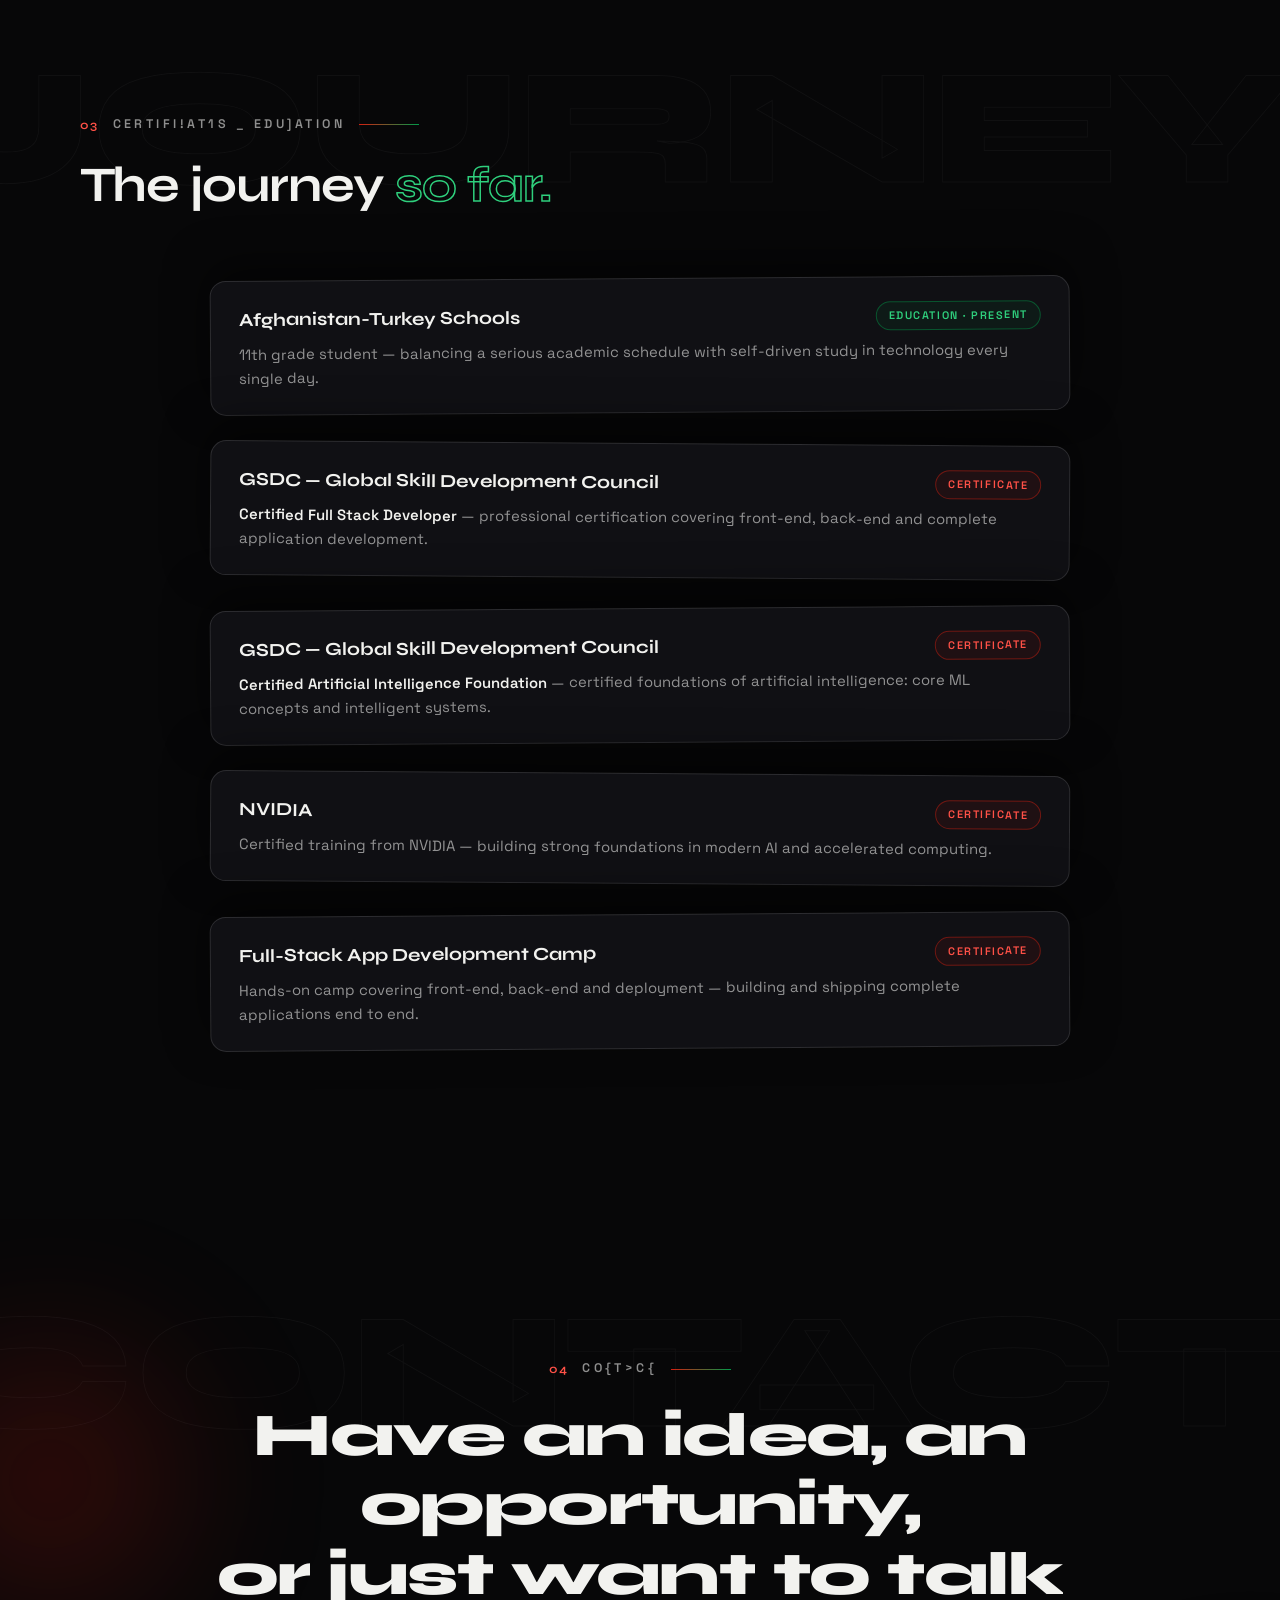
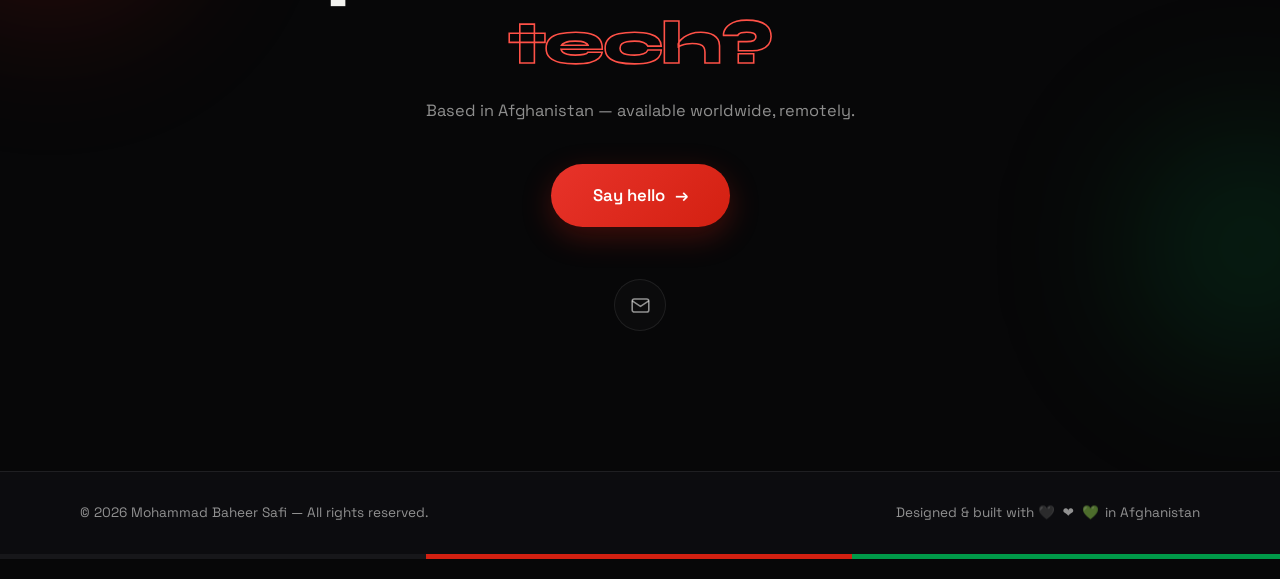
==== commit d2bc2a61: "Add Spidey mascot and web animation elements Added Spidey mascot SVG and web effects." ====
--- a/portfolio/index.html
+++ b/portfolio/index.html
@@ -21,6 +21,7 @@
     <style>
       .reveal{opacity:1 !important;transform:none !important}
       #preloader{display:none !important}
+      #spidey,#webLine,#webSplat{display:none !important}
       .hero-title .line{overflow:visible !important}
       .hero-title .line > span{transform:none !important}
       .flag-bar i{width:64px !important}
@@ -53,8 +54,67 @@
   <!-- Living particle constellation background -->
   <canvas id="bgCanvas" aria-hidden="true"></canvas>
 
-  <!-- Tricolor curtain for page transitions -->
-  <div id="curtain" aria-hidden="true"><i></i><i></i><i></i></div>
+  <!-- Spidey: the site mascot (rigged stick-figure) -->
+  <div id="spidey" data-pose="sit" aria-hidden="true">
+    <svg viewBox="0 0 120 150" xmlns="http://www.w3.org/2000/svg">
+      <g class="rig">
+        <!-- back arm -->
+        <g class="limb armR" style="transform-origin:60px 50px">
+          <line x1="60" y1="50" x2="76" y2="66"/>
+          <g class="fore" style="transform-origin:76px 66px"><line x1="76" y1="66" x2="86" y2="80"/></g>
+        </g>
+        <!-- back leg -->
+        <g class="limb legR" style="transform-origin:58px 88px">
+          <line x1="58" y1="88" x2="72" y2="110"/>
+          <g class="fore" style="transform-origin:72px 110px"><line x1="72" y1="110" x2="76" y2="134"/></g>
+        </g>
+        <!-- torso -->
+        <line class="torso" x1="60" y1="46" x2="58" y2="88"/>
+        <!-- front leg -->
+        <g class="limb legL" style="transform-origin:58px 88px">
+          <line x1="58" y1="88" x2="44" y2="110"/>
+          <g class="fore" style="transform-origin:44px 110px"><line x1="44" y1="110" x2="40" y2="134"/></g>
+        </g>
+        <!-- front arm (web shooter) -->
+        <g class="limb armL" style="transform-origin:60px 50px">
+          <line x1="60" y1="50" x2="42" y2="64"/>
+          <g class="fore" style="transform-origin:42px 64px"><line x1="42" y1="64" x2="30" y2="52"/></g>
+        </g>
+        <!-- head -->
+        <g class="head" style="transform-origin:60px 30px">
+          <circle class="mask" cx="60" cy="28" r="16"/>
+          <path class="eye" d="M47 24 q6 -7 13 -3 q-1 8 -9 8 q-5 -1 -4 -5 z"/>
+          <path class="eye" d="M64 21 q8 -3 11 4 q-3 5 -9 4 q-4 -2 -2 -8 z"/>
+          <path class="webline" d="M60 12 v32 M46 19 q14 7 28 0 M45 30 q15 9 30 0"/>
+        </g>
+      </g>
+    </svg>
+  </div>
+
+  <!-- Web line (swing thread) -->
+  <svg id="webLine" aria-hidden="true"><line id="webLineL" x1="0" y1="0" x2="0" y2="0"/></svg>
+
+  <!-- Web splat screen wipe -->
+  <div id="webSplat" aria-hidden="true">
+    <div class="web">
+      <svg viewBox="0 0 100 100" preserveAspectRatio="none" xmlns="http://www.w3.org/2000/svg">
+        <g stroke="#16161a" stroke-width=".3" opacity=".5" fill="none">
+          <line x1="50" y1="45" x2="125" y2="45"/><line x1="50" y1="45" x2="115" y2="82"/>
+          <line x1="50" y1="45" x2="87" y2="110"/><line x1="50" y1="45" x2="50" y2="120"/>
+          <line x1="50" y1="45" x2="13" y2="110"/><line x1="50" y1="45" x2="-15" y2="82"/>
+          <line x1="50" y1="45" x2="-25" y2="45"/><line x1="50" y1="45" x2="-15" y2="8"/>
+          <line x1="50" y1="45" x2="13" y2="-20"/><line x1="50" y1="45" x2="50" y2="-30"/>
+          <line x1="50" y1="45" x2="87" y2="-20"/><line x1="50" y1="45" x2="115" y2="8"/>
+          <circle cx="50" cy="45" r="6"/><circle cx="50" cy="45" r="12"/><circle cx="50" cy="45" r="20"/>
+          <circle cx="50" cy="45" r="30"/><circle cx="50" cy="45" r="42"/>
+        </g>
+        <g stroke-width=".55" fill="none" opacity=".8">
+          <line x1="50" y1="45" x2="125" y2="45" stroke="#d32011"/>
+          <line x1="50" y1="45" x2="-25" y2="45" stroke="#009a49"/>
+        </g>
+      </svg>
+    </div>
+  </div>
 
   <!-- Flag stripe fixed on the left edge -->
   <div class="flag-edge" aria-hidden="true"><i></i><i></i><i></i></div>
--- a/portfolio/style.css
+++ b/portfolio/style.css
@@ -784,3 +784,197 @@
 @media (prefers-reduced-motion: reduce) {
   .hero-title .line, body.loaded .hero-title .line { overflow: visible; animation: none; }
 }
+
+/* ============================================================
+   V4 — "LIVING SITE" UPGRADE
+   particle canvas · curtain transitions · sparks · ripples
+   letter hover · glitch · beams · floating · label flip
+   ============================================================ */
+
+/* ---------- Particle constellation canvas ---------- */
+#bgCanvas { position: fixed; inset: 0; z-index: 1; pointer-events: none; }
+/* keep content surfaces above the particle field */
+.t-item, .scroll-hint { z-index: 2; }
+.footer { position: relative; z-index: 2; }
+
+/* ---------- Tricolor curtain page transition ---------- */
+#curtain { position: fixed; inset: 0; z-index: 1600; pointer-events: none; visibility: hidden; }
+#curtain.in, #curtain.out { visibility: visible; }
+#curtain.noanim i { transition: none !important; }
+#curtain i {
+  position: absolute; left: 0; right: 0; height: 33.5%;
+  transform: translateY(-102%);
+  transition: transform .45s cubic-bezier(.76, 0, .24, 1);
+}
+#curtain i:nth-child(1) { top: 0;      background: #0a0a0c; }
+#curtain i:nth-child(2) { top: 33.3%;  background: var(--red);   transition-delay: .06s; }
+#curtain i:nth-child(3) { top: 66.6%;  background: var(--green); transition-delay: .12s; }
+#curtain.in i  { transform: translateY(0); }
+#curtain.out i { transform: translateY(102%); transition-delay: 0s; }
+#curtain.out i:nth-child(2) { transition-delay: .05s; }
+#curtain.out i:nth-child(3) { transition-delay: .1s; }
+
+/* ---------- Click sparks ---------- */
+.spark {
+  position: fixed; width: 6px; height: 6px; border-radius: 50%;
+  pointer-events: none; z-index: 1700; background: var(--c);
+  animation: sparkFly .65s cubic-bezier(.2, .8, .3, 1) forwards;
+}
+@keyframes sparkFly {
+  from { transform: translate(0, 0) scale(1); opacity: 1; }
+  to   { transform: translate(var(--dx), var(--dy)) scale(.15); opacity: 0; }
+}
+
+/* ---------- Ripples + shine on touchables ---------- */
+.btn, .chip, .socials a, .nav-cta { position: relative; overflow: hidden; }
+.ripple {
+  position: absolute; border-radius: 50%; pointer-events: none;
+  background: radial-gradient(circle, rgba(255,255,255,.5), rgba(255,255,255,0) 62%);
+  transform: scale(0); animation: rip .65s ease-out forwards;
+}
+@keyframes rip { to { transform: scale(2.6); opacity: 0; } }
+
+.btn::after, .chip::after, .socials a::after, .nav-cta::after {
+  content: ""; position: absolute; top: -30%; bottom: -30%; width: 40%; left: -70%;
+  background: linear-gradient(105deg, transparent, rgba(255, 255, 255, .28), transparent);
+  transform: skewX(-20deg); pointer-events: none;
+  animation: shine 4.2s ease-in-out infinite;
+}
+.chip:nth-child(2)::after { animation-delay: .5s; }
+.chip:nth-child(3)::after { animation-delay: 1s; }
+.chip:nth-child(4)::after { animation-delay: 1.5s; }
+@keyframes shine { 0%, 55% { left: -70%; } 100% { left: 135%; } }
+
+/* ---------- Per-letter hero name (touch me!) ---------- */
+.hero-title .ch {
+  display: inline-block;
+  transition: transform .35s var(--ease), color .3s, -webkit-text-stroke-color .3s;
+}
+.hero-title .ch:hover {
+  transform: translateY(-.14em) rotate(-5deg) scale(1.12);
+  color: var(--hc, var(--red-bright));
+}
+.hero-title em .ch:hover { color: var(--hc, var(--red-bright)); -webkit-text-stroke-color: transparent; }
+
+/* ---------- Periodic cyber-glitch on the name ---------- */
+.hero-title { animation: glitch 9s infinite; }
+@keyframes glitch {
+  0%, 93.8%, 97.2%, 100% { clip-path: none; transform: none; text-shadow: none; }
+  94.2% { clip-path: inset(10% 0 58% 0); transform: translateX(-9px);
+          text-shadow: 3px 0 rgba(211,32,17,.85), -3px 0 rgba(0,154,73,.85); }
+  95.2% { clip-path: inset(58% 0 8% 0); transform: translateX(8px);
+          text-shadow: -3px 0 rgba(211,32,17,.85), 3px 0 rgba(0,154,73,.85); }
+  96.2% { clip-path: inset(28% 0 42% 0); transform: translateX(-5px);
+          text-shadow: 2px 0 rgba(211,32,17,.85), -2px 0 rgba(0,154,73,.85); }
+}
+
+/* ---------- Nav label flip ---------- */
+.nav-links a:not(.nav-cta) .lbl { display: block; height: 1.3em; overflow: hidden; }
+.nav-links a:not(.nav-cta) .lbl span { display: block; transition: transform .35s var(--ease); }
+.nav-links a:not(.nav-cta) .lbl span:nth-child(2) { color: var(--green-bright); }
+.nav-links a:not(.nav-cta):hover .lbl span,
+.nav-links a:not(.nav-cta).active .lbl span { transform: translateY(-100%); }
+
+/* ---------- Flowing border beam on skill cards ---------- */
+.skill-card::before { animation: beam 5.5s var(--ease) infinite; }
+.skill-card:nth-child(2)::before { animation-delay: 1.8s; }
+.skill-card:nth-child(3)::before { animation-delay: 3.6s; }
+@keyframes beam {
+  0%       { transform: scaleX(0); transform-origin: left; }
+  38%      { transform: scaleX(1); transform-origin: left; }
+  50%      { transform: scaleX(1); transform-origin: right; }
+  88%,100% { transform: scaleX(0); transform-origin: right; }
+}
+
+/* ---------- Floating monogram + drifting ghost words ---------- */
+.monogram-ring { animation: floatY 6s ease-in-out infinite alternate; }
+@keyframes floatY { to { transform: translateY(-12px); } }
+
+.section::before { animation: ghostFloat 16s ease-in-out infinite alternate; }
+@keyframes ghostFloat { to { transform: translateY(34px); } }
+
+/* ---------- Scroll hint bounce + logo flag wave ---------- */
+.scroll-hint { animation: hintBounce 2.4s ease-in-out infinite; }
+@keyframes hintBounce { 50% { transform: translateX(-50%) translateY(7px); } }
+.logo:hover .logo-flag { animation: wave .7s var(--ease); }
+@keyframes wave { 25% { transform: skewX(14deg) scaleX(1.15); } 60% { transform: skewX(-9deg); } }
+
+/* ---------- Multi-direction scroll reveals ---------- */
+.reveal.fx-left  { transform: translateX(-48px); }
+.reveal.fx-right { transform: translateX(48px); }
+.reveal.fx-zoom  { transform: scale(.86); }
+.reveal.fx-left.visible, .reveal.fx-right.visible, .reveal.fx-zoom.visible { transform: none; }
+
+/* ---------- V4 reduced-motion kill switch ---------- */
+@media (prefers-reduced-motion: reduce) {
+  #bgCanvas { display: none; }
+  #curtain { display: none; }
+  .hero-title { animation: none; }
+  .skill-card::before { animation: none; transform: scaleX(0); }
+  .monogram-ring, .section::before, .scroll-hint { animation: none; }
+  .btn::after, .chip::after, .socials a::after, .nav-cta::after { animation: none; display: none; }
+  .reveal.fx-left, .reveal.fx-right, .reveal.fx-zoom { transform: none; }
+}
+
+/* ============================================================
+   V5 — SILKY CURTAIN + UNBREAKABLE MOBILE MENU
+   ============================================================ */
+
+/* Curtain: GPU layers + accelerating exit (no lazy tail) */
+#curtain i { will-change: transform; }
+#curtain.out i { transition: transform .38s cubic-bezier(.42, 0, 1, 1); }
+
+/* Mobile menu: forced full-screen opaque overlay, centered column */
+@media (max-width: 760px) {
+  .nav-links {
+    position: fixed !important;
+    top: 0 !important; left: 0 !important; right: 0 !important; bottom: 0 !important;
+    height: 100% !important;
+    z-index: 105;
+    display: flex !important;
+    flex-direction: column !important;
+    align-items: center !important;
+    justify-content: center !important;
+    gap: 28px !important;
+    padding: 90px 24px 50px !important;
+    background: #08080a !important;
+    background: rgba(8, 8, 10, .985) !important;
+    -webkit-backdrop-filter: blur(18px);
+    backdrop-filter: blur(18px);
+    opacity: 0;
+    visibility: hidden;
+    transition: opacity .3s ease, visibility 0s linear .3s;
+  }
+  .nav-links.open {
+    opacity: 1 !important;
+    visibility: visible !important;
+    transition: opacity .3s ease;
+  }
+  .nav-links a:not(.nav-cta) { font-size: 1.7rem; }
+  .nav-links a:not(.nav-cta) .lbl { height: 1.25em; }
+}
+
+/* ============================================================
+   V6 — MENU CONTAINING-BLOCK FIX
+   backdrop-filter / transform on .nav turn it into the containing
+   block for the fixed overlay → menu trapped in the 74px bar.
+   While the menu is open the nav must be fully "flat".
+   ============================================================ */
+.nav.menu-open {
+  transform: none !important;
+  backdrop-filter: none !important;
+  -webkit-backdrop-filter: none !important;
+  background: transparent !important;
+  border-bottom-color: transparent !important;
+  box-shadow: none !important;
+}
+
+/* ============================================================
+   V7 — NO TRANSITION TRAP
+   While .menu-open, the nav must not animate transform /
+   backdrop-filter at all — an in-flight value on either one is
+   still a containing block and re-traps the fixed overlay for
+   the whole transition (the "broken for a moment, then snaps"
+   flicker). Snap instead: the opaque overlay hides the snap.
+   ============================================================ */
+.nav.menu-open { transition: none !important; }
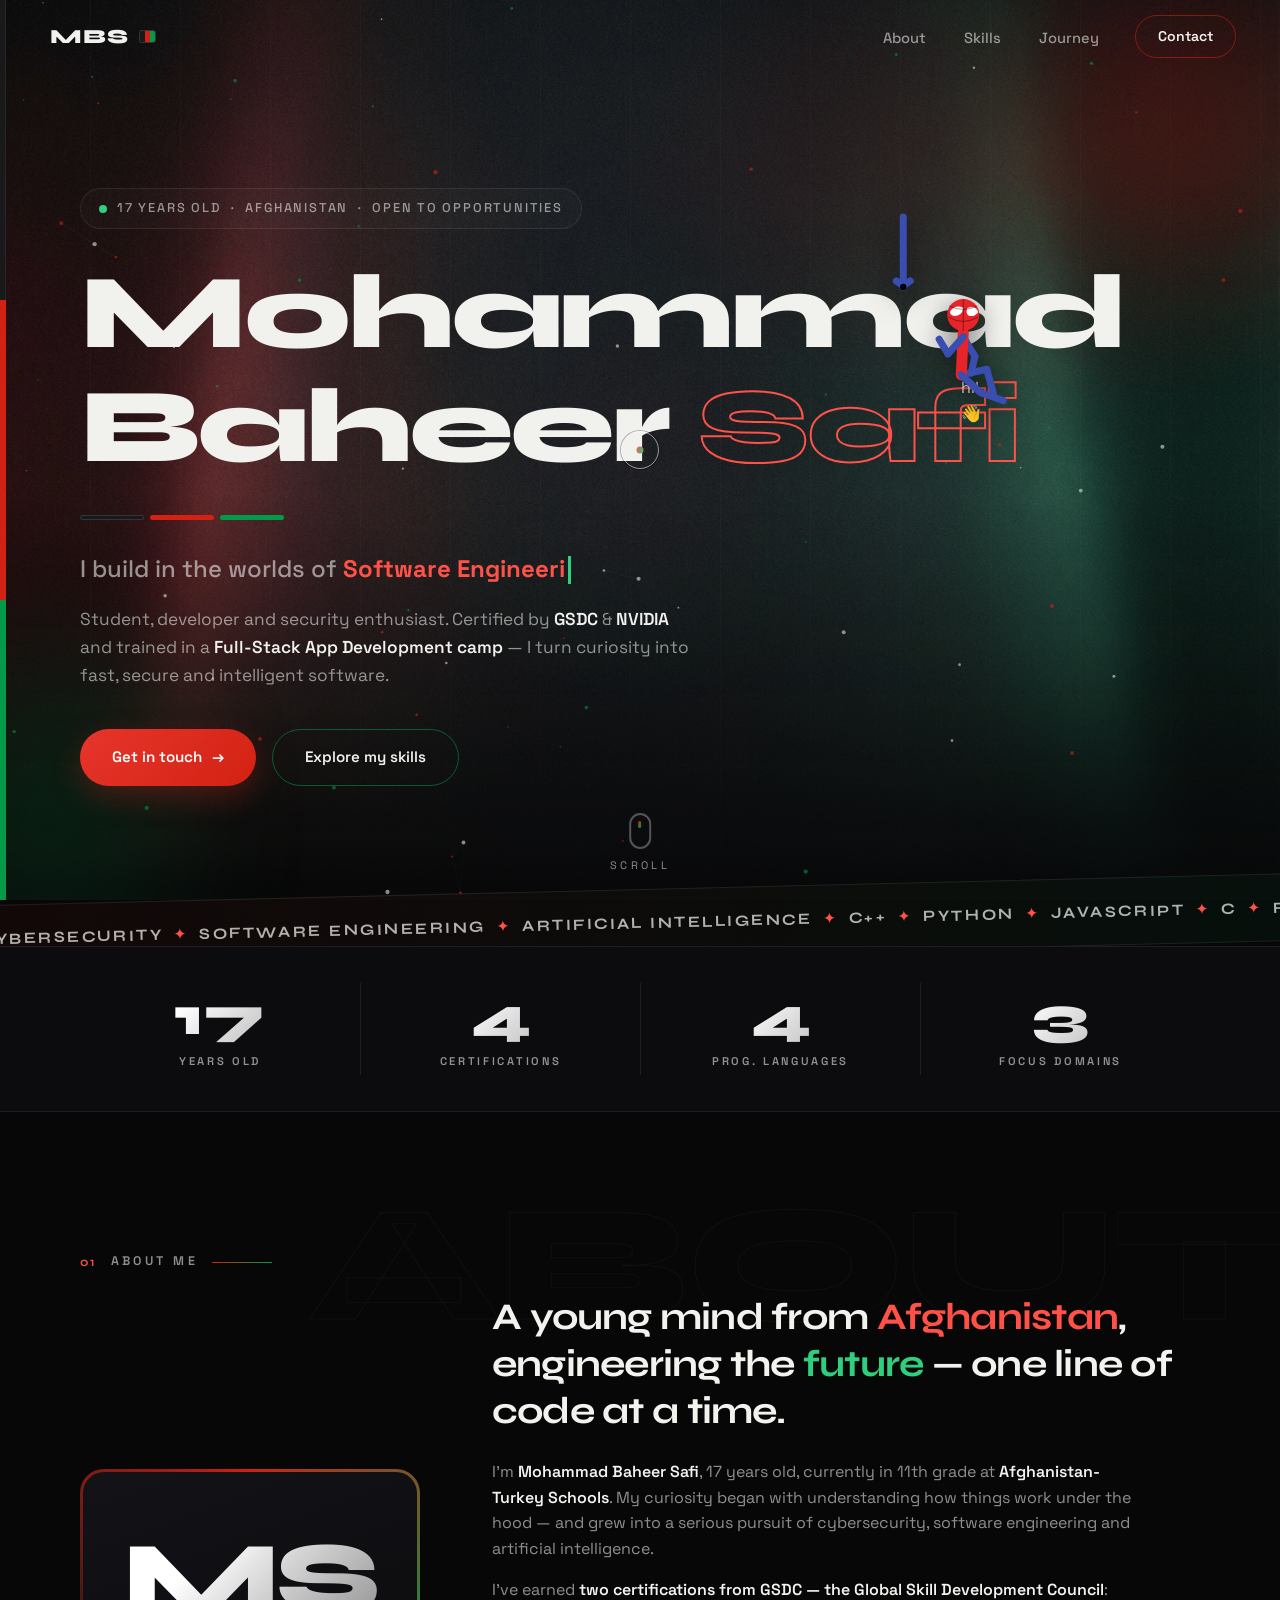
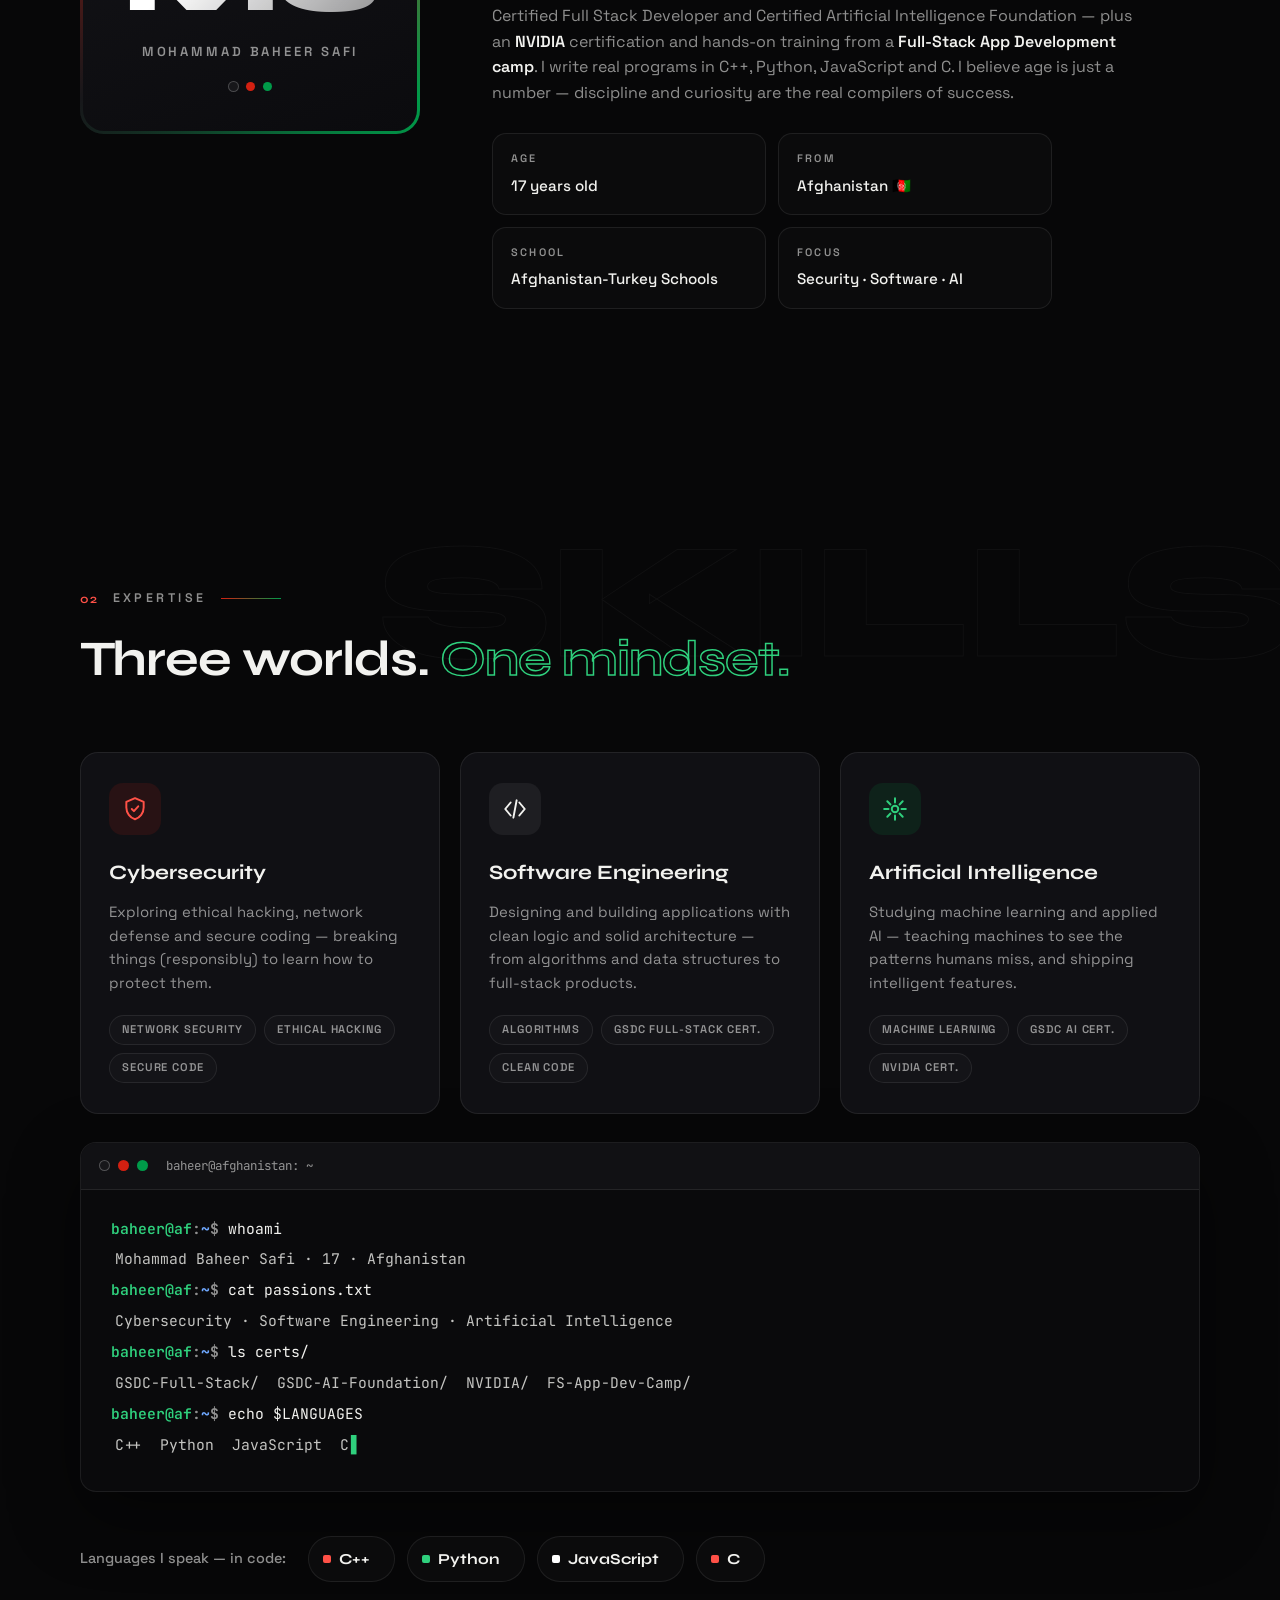
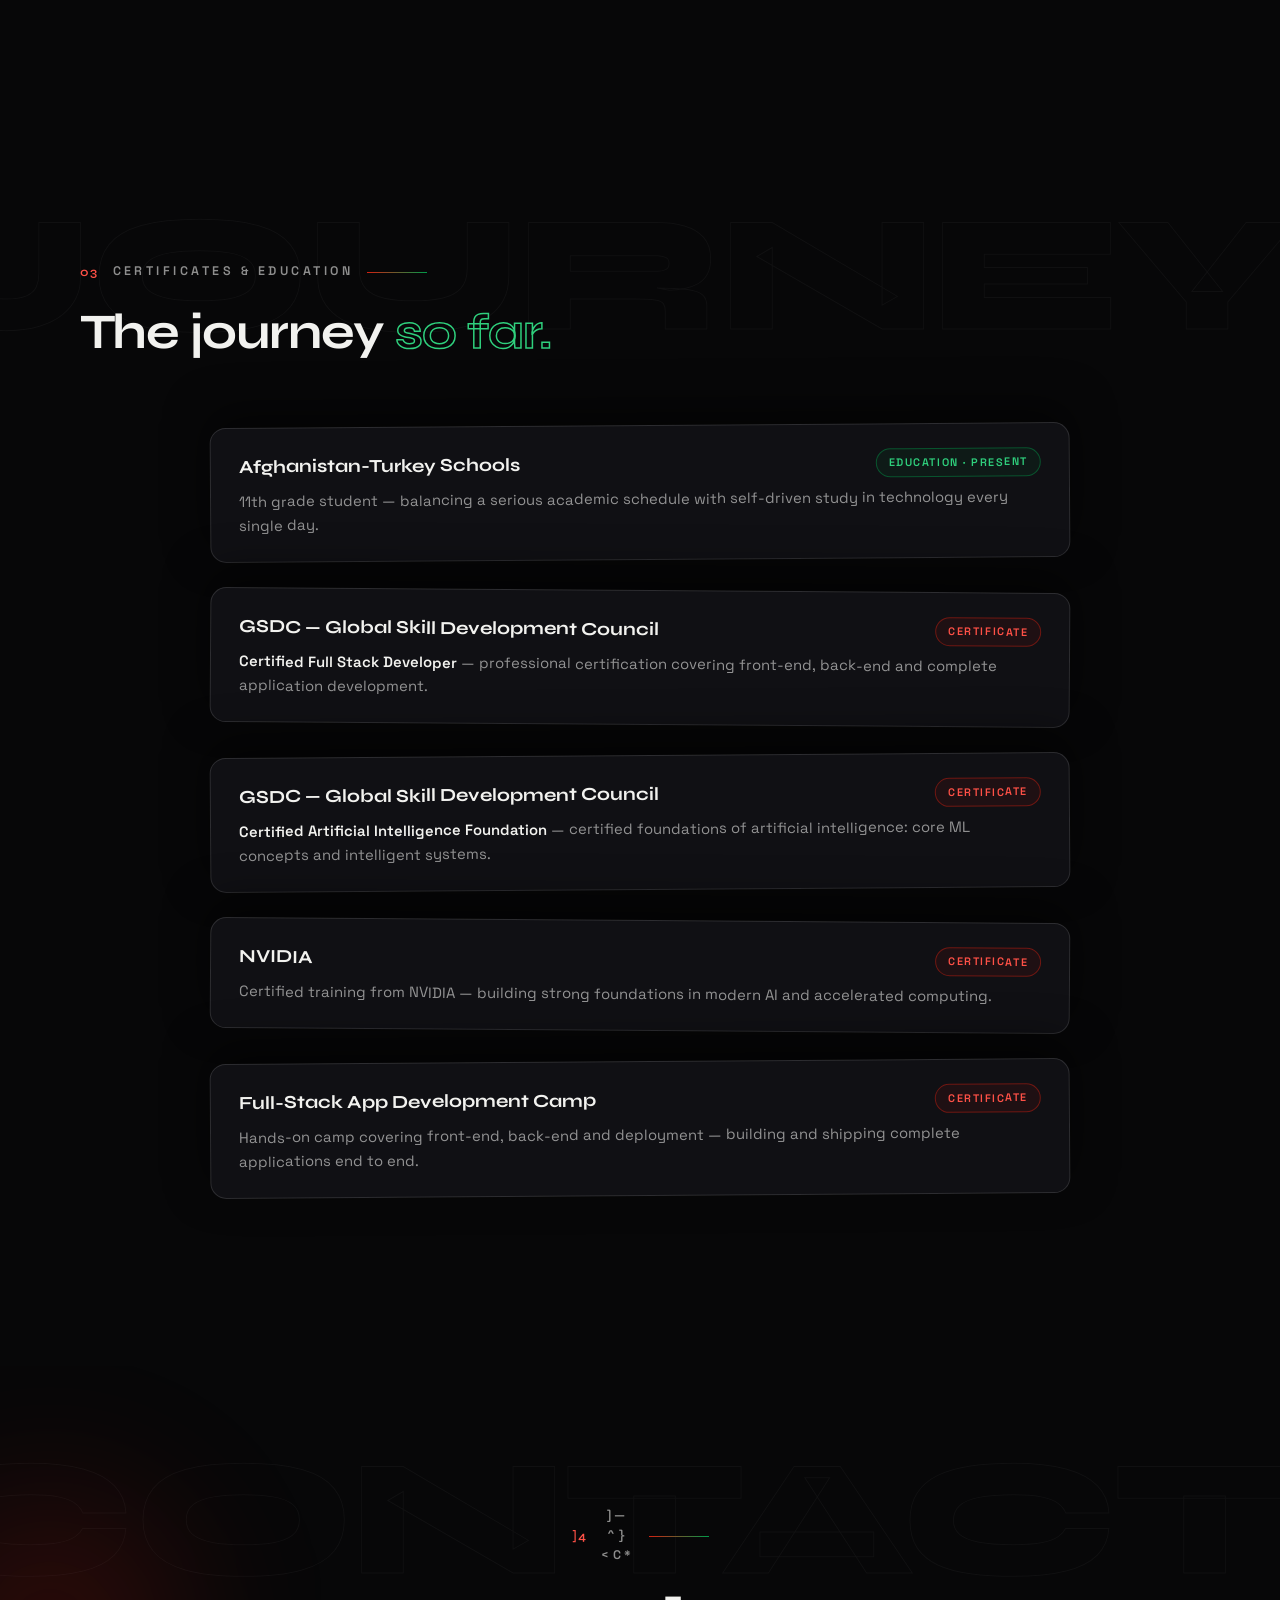
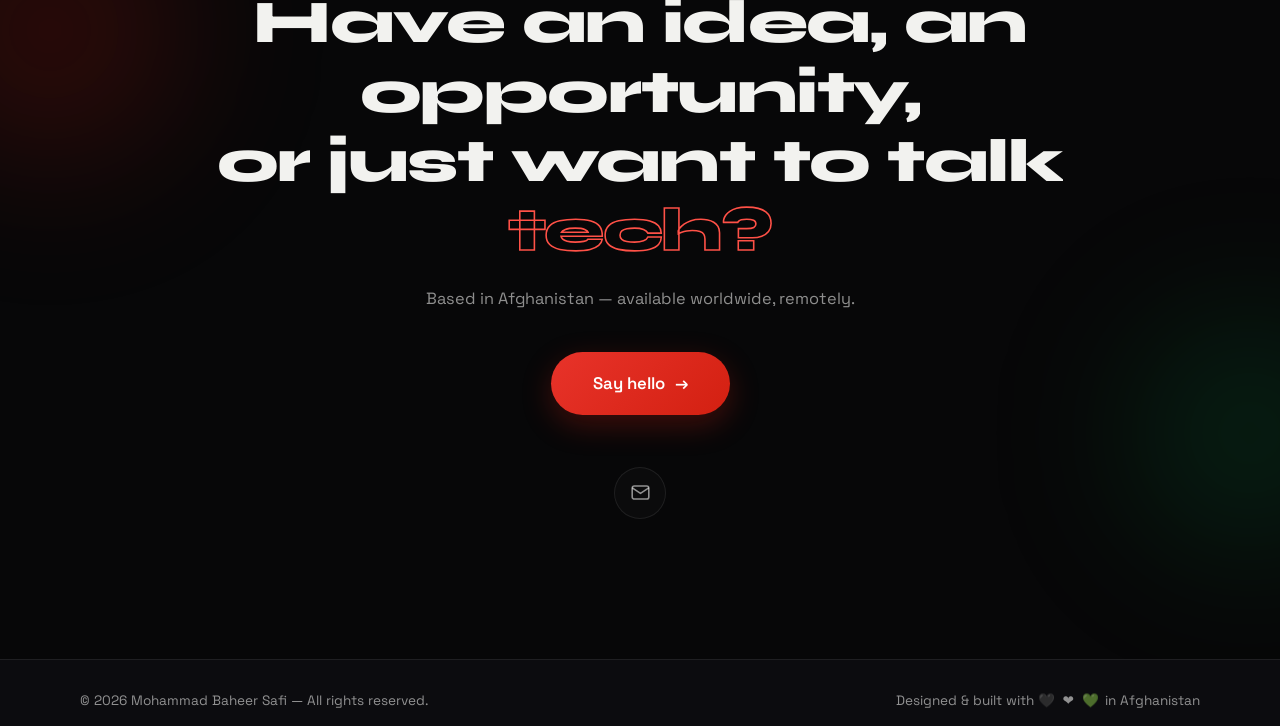
==== commit 4df98491: "Update index.html" ====
--- a/portfolio/index.html
+++ b/portfolio/index.html
@@ -54,67 +54,66 @@
   <!-- Living particle constellation background -->
   <canvas id="bgCanvas" aria-hidden="true"></canvas>
 
-  <!-- Spidey: the site mascot (rigged stick-figure) -->
-  <div id="spidey" data-pose="sit" aria-hidden="true">
+  <!-- Spidey: the living scroll-companion -->
+  <div id="spidey" data-pose="hang" aria-hidden="true">
+    <span class="bubble" id="spideyBubble">hi! 👋</span>
     <svg viewBox="0 0 120 150" xmlns="http://www.w3.org/2000/svg">
-      <g class="rig">
-        <!-- back arm -->
-        <g class="limb armR" style="transform-origin:60px 50px">
-          <line x1="60" y1="50" x2="76" y2="66"/>
-          <g class="fore" style="transform-origin:76px 66px"><line x1="76" y1="66" x2="86" y2="80"/></g>
-        </g>
-        <!-- back leg -->
-        <g class="limb legR" style="transform-origin:58px 88px">
-          <line x1="58" y1="88" x2="72" y2="110"/>
-          <g class="fore" style="transform-origin:72px 110px"><line x1="72" y1="110" x2="76" y2="134"/></g>
-        </g>
-        <!-- torso -->
-        <line class="torso" x1="60" y1="46" x2="58" y2="88"/>
-        <!-- front leg -->
-        <g class="limb legL" style="transform-origin:58px 88px">
-          <line x1="58" y1="88" x2="44" y2="110"/>
-          <g class="fore" style="transform-origin:44px 110px"><line x1="44" y1="110" x2="40" y2="134"/></g>
-        </g>
-        <!-- front arm (web shooter) -->
-        <g class="limb armL" style="transform-origin:60px 50px">
-          <line x1="60" y1="50" x2="42" y2="64"/>
-          <g class="fore" style="transform-origin:42px 64px"><line x1="42" y1="64" x2="30" y2="52"/></g>
-        </g>
-        <!-- head -->
-        <g class="head" style="transform-origin:60px 30px">
-          <circle class="mask" cx="60" cy="28" r="16"/>
-          <path class="eye" d="M47 24 q6 -7 13 -3 q-1 8 -9 8 q-5 -1 -4 -5 z"/>
-          <path class="eye" d="M64 21 q8 -3 11 4 q-3 5 -9 4 q-4 -2 -2 -8 z"/>
-          <path class="webline" d="M60 12 v32 M46 19 q14 7 28 0 M45 30 q15 9 30 0"/>
+      <defs>
+        <radialGradient id="maskG" cx="35%" cy="30%" r="85%">
+          <stop offset="0%" stop-color="#ff6a5e"/><stop offset="55%" stop-color="#e62429"/><stop offset="100%" stop-color="#9c1106"/>
+        </radialGradient>
+        <linearGradient id="torsoG" x1="0" y1="0" x2="1" y2="1">
+          <stop offset="0%" stop-color="#ff4b3e"/><stop offset="100%" stop-color="#a8150b"/>
+        </linearGradient>
+        <linearGradient id="limbG" x1="0" y1="0" x2="0" y2="1">
+          <stop offset="0%" stop-color="#4c5fd6"/><stop offset="100%" stop-color="#20296f"/>
+        </linearGradient>
+      </defs>
+      <g class="sway" style="transform-origin:60px -50px">
+        <g class="rig">
+          <!-- back arm -->
+          <g class="limb armR" style="transform-origin:60px 50px">
+            <line x1="60" y1="50" x2="76" y2="66"/>
+            <g class="fore" style="transform-origin:76px 66px"><line x1="76" y1="66" x2="86" y2="80"/></g>
+          </g>
+          <!-- back leg -->
+          <g class="limb legR" style="transform-origin:58px 88px">
+            <line x1="58" y1="88" x2="72" y2="110"/>
+            <g class="fore" style="transform-origin:72px 110px"><line x1="72" y1="110" x2="76" y2="134"/></g>
+          </g>
+          <!-- torso -->
+          <line class="torso" x1="60" y1="46" x2="58" y2="88"/>
+          <!-- front leg -->
+          <g class="limb legL" style="transform-origin:58px 88px">
+            <line x1="58" y1="88" x2="44" y2="110"/>
+            <g class="fore" style="transform-origin:44px 110px"><line x1="44" y1="110" x2="40" y2="134"/></g>
+          </g>
+          <!-- front arm (web shooter) -->
+          <g class="limb armL" style="transform-origin:60px 50px">
+            <line x1="60" y1="50" x2="42" y2="64"/>
+            <g class="fore" style="transform-origin:42px 64px"><line x1="42" y1="64" x2="30" y2="52"/></g>
+          </g>
+          <!-- head -->
+          <g class="head" style="transform-origin:60px 30px">
+            <circle class="mask" cx="60" cy="28" r="16"/>
+            <path class="eye" d="M47 24 q6 -7 13 -3 q-1 8 -9 8 q-5 -1 -4 -5 z"/>
+            <path class="eye" d="M64 21 q8 -3 11 4 q-3 5 -9 4 q-4 -2 -2 -8 z"/>
+            <path class="webline" d="M60 12 v32 M46 19 q14 7 28 0 M45 30 q15 9 30 0"/>
+          </g>
+          <!-- the snack -->
+          <g class="bug">
+            <line class="bugthread" x1="0" y1="0" x2="0" y2="-70"/>
+            <line class="wing" x1="0" y1="-1" x2="-7" y2="-6"/>
+            <line class="wing" x1="0" y1="-1" x2="7" y2="-6"/>
+            <circle class="bugbody" cx="0" cy="0" r="3.2"/>
+          </g>
         </g>
       </g>
     </svg>
   </div>
 
-  <!-- Web line (swing thread) -->
-  <svg id="webLine" aria-hidden="true"><line id="webLineL" x1="0" y1="0" x2="0" y2="0"/></svg>
-
-  <!-- Web splat screen wipe -->
-  <div id="webSplat" aria-hidden="true">
-    <div class="web">
-      <svg viewBox="0 0 100 100" preserveAspectRatio="none" xmlns="http://www.w3.org/2000/svg">
-        <g stroke="#16161a" stroke-width=".3" opacity=".5" fill="none">
-          <line x1="50" y1="45" x2="125" y2="45"/><line x1="50" y1="45" x2="115" y2="82"/>
-          <line x1="50" y1="45" x2="87" y2="110"/><line x1="50" y1="45" x2="50" y2="120"/>
-          <line x1="50" y1="45" x2="13" y2="110"/><line x1="50" y1="45" x2="-15" y2="82"/>
-          <line x1="50" y1="45" x2="-25" y2="45"/><line x1="50" y1="45" x2="-15" y2="8"/>
-          <line x1="50" y1="45" x2="13" y2="-20"/><line x1="50" y1="45" x2="50" y2="-30"/>
-          <line x1="50" y1="45" x2="87" y2="-20"/><line x1="50" y1="45" x2="115" y2="8"/>
-          <circle cx="50" cy="45" r="6"/><circle cx="50" cy="45" r="12"/><circle cx="50" cy="45" r="20"/>
-          <circle cx="50" cy="45" r="30"/><circle cx="50" cy="45" r="42"/>
-        </g>
-        <g stroke-width=".55" fill="none" opacity=".8">
-          <line x1="50" y1="45" x2="125" y2="45" stroke="#d32011"/>
-          <line x1="50" y1="45" x2="-25" y2="45" stroke="#009a49"/>
-        </g>
-      </svg>
-    </div>
-  </div>
+  <!-- Web thread (rappel line) -->
+  <svg id="webLine" aria-hidden="true"><path id="webLineL" d="M0 0"/></svg>
 
   <!-- Flag stripe fixed on the left edge -->
   <div class="flag-edge" aria-hidden="true"><i></i><i></i><i></i></div>
--- a/portfolio/style.css
+++ b/portfolio/style.css
@@ -978,3 +978,112 @@
    flicker). Snap instead: the opaque overlay hides the snap.
    ============================================================ */
 .nav.menu-open { transition: none !important; }
+
+/* ============================================================
+   V8 — SPIDEY 🕷  (rigged mascot · web-swing transitions)
+   ============================================================ */
+
+#spidey { position: absolute; left: 0; top: 0; z-index: 1400; width: 0; height: 0; pointer-events: none; }
+#spidey svg {
+  position: absolute; left: -58px; top: -88px; width: 120px; height: 150px;
+  overflow: visible; pointer-events: auto; cursor: pointer;
+  filter: drop-shadow(0 6px 14px rgba(0, 0, 0, .55));
+}
+#spidey line { stroke: #3a4db0; stroke-width: 7; stroke-linecap: round; }
+#spidey .torso { stroke: #e62429; stroke-width: 11; }
+#spidey .mask { fill: #e62429; }
+#spidey .eye { fill: #fff; }
+#spidey .webline { stroke: rgba(0, 0, 0, .38); stroke-width: 1; fill: none; }
+#spidey .limb, #spidey .fore, #spidey .head, #spidey .rig { transform-box: view-box; }
+#spidey .limb, #spidey .fore, #spidey .head { transition: transform .3s var(--ease); }
+#spidey .rig { transform-origin: 60px 75px; }
+
+/* ---- POSE: sit (perched on text, legs dangling) ---- */
+#spidey[data-pose="sit"] .legL { transform: rotate(-80deg); }
+#spidey[data-pose="sit"] .legL .fore { animation: dangle 2.6s ease-in-out infinite alternate; }
+#spidey[data-pose="sit"] .legR { transform: rotate(-70deg); }
+#spidey[data-pose="sit"] .legR .fore { transform: rotate(64deg); }
+#spidey[data-pose="sit"] .armR { transform: rotate(14deg); }
+#spidey[data-pose="sit"] .armR .fore { transform: rotate(34deg); }
+#spidey[data-pose="sit"] .armL { transform: rotate(-10deg); }
+#spidey[data-pose="sit"] .armL .fore { transform: rotate(24deg); }
+#spidey[data-pose="sit"] .head { animation: look 6s ease-in-out infinite; }
+@keyframes dangle { from { transform: rotate(58deg); } to { transform: rotate(80deg); } }
+@keyframes look { 0%, 42%, 100% { transform: rotate(0deg); } 50%, 70% { transform: rotate(-9deg); } }
+
+/* ---- POSE: walk (cycles limbs + bob) ---- */
+#spidey[data-pose="walk"] .armL { animation: swingA .45s ease-in-out infinite alternate; }
+#spidey[data-pose="walk"] .armR { animation: swingA .45s ease-in-out infinite alternate-reverse; }
+#spidey[data-pose="walk"] .legL { animation: swingL .45s ease-in-out infinite alternate; }
+#spidey[data-pose="walk"] .legR { animation: swingL .45s ease-in-out infinite alternate-reverse; }
+#spidey[data-pose="walk"] .fore { transform: rotate(14deg); }
+#spidey[data-pose="walk"] .rig { animation: bob .24s ease-in-out infinite alternate; }
+@keyframes swingA { from { transform: rotate(24deg); }  to { transform: rotate(-24deg); } }
+@keyframes swingL { from { transform: rotate(28deg); }  to { transform: rotate(-28deg); } }
+@keyframes bob    { from { transform: translateY(0); }  to { transform: translateY(-3px); } }
+
+/* ---- POSE: swing (one arm up on the web, legs tucked) ---- */
+#spidey[data-pose="swing"] svg { transform: rotate(7deg); }
+#spidey[data-pose="swing"] .armL { transform: rotate(-152deg); }
+#spidey[data-pose="swing"] .armL .fore { transform: rotate(-6deg); }
+#spidey[data-pose="swing"] .armR { transform: rotate(34deg); }
+#spidey[data-pose="swing"] .armR .fore { transform: rotate(46deg); }
+#spidey[data-pose="swing"] .legL { transform: rotate(30deg); }
+#spidey[data-pose="swing"] .legL .fore { transform: rotate(56deg); }
+#spidey[data-pose="swing"] .legR { transform: rotate(42deg); }
+#spidey[data-pose="swing"] .legR .fore { transform: rotate(72deg); }
+
+/* ---- POSE: leap (spread eagle) ---- */
+#spidey[data-pose="leap"] .armL { transform: rotate(-120deg); }
+#spidey[data-pose="leap"] .armL .fore { transform: rotate(-14deg); }
+#spidey[data-pose="leap"] .armR { transform: rotate(120deg); }
+#spidey[data-pose="leap"] .armR .fore { transform: rotate(14deg); }
+#spidey[data-pose="leap"] .legL { transform: rotate(-34deg); }
+#spidey[data-pose="leap"] .legL .fore { transform: rotate(40deg); }
+#spidey[data-pose="leap"] .legR { transform: rotate(30deg); }
+#spidey[data-pose="leap"] .legR .fore { transform: rotate(52deg); }
+
+/* ---- POSE: wave (sit + hello hand) ---- */
+#spidey[data-pose="wave"] .legL { transform: rotate(-80deg); }
+#spidey[data-pose="wave"] .legL .fore { transform: rotate(70deg); }
+#spidey[data-pose="wave"] .legR { transform: rotate(-70deg); }
+#spidey[data-pose="wave"] .legR .fore { transform: rotate(64deg); }
+#spidey[data-pose="wave"] .armL { transform: rotate(-148deg); }
+#spidey[data-pose="wave"] .armL .fore { animation: waveHand .4s ease-in-out infinite alternate; }
+#spidey[data-pose="wave"] .armR { transform: rotate(14deg); }
+#spidey[data-pose="wave"] .armR .fore { transform: rotate(34deg); }
+@keyframes waveHand { from { transform: rotate(-14deg); } to { transform: rotate(26deg); } }
+
+/* ---- flip easter egg ---- */
+#spidey.flipping .rig { animation: spideyFlip .7s var(--ease); }
+@keyframes spideyFlip { to { transform: rotate(-360deg); } }
+
+/* ---- web line ---- */
+#webLine { position: fixed; inset: 0; z-index: 1390; pointer-events: none; width: 100%; height: 100%; }
+#webLine line { stroke: rgba(255, 255, 255, .92); stroke-width: 2; stroke-linecap: round; opacity: 0; transition: opacity .15s; }
+#webLine.on line { opacity: 1; }
+
+/* ---- web splat wipe ---- */
+#webSplat { position: fixed; inset: 0; z-index: 1550; pointer-events: none; opacity: 0; }
+#webSplat .web {
+  position: absolute; inset: -20%;
+  background: #f2f2ef;
+  transform: scale(.04); transform-origin: 50% 45%;
+  transition: transform .3s cubic-bezier(.2, .8, .25, 1);
+}
+#webSplat .web svg { position: absolute; inset: 0; width: 100%; height: 100%; }
+#webSplat.in { opacity: 1; }
+#webSplat.in .web { transform: scale(1.8); }
+#webSplat.out { opacity: 0; transition: opacity .32s ease .04s; }
+#webSplat.out .web { transform: scale(2.5); transition: transform .38s cubic-bezier(.5, 0, .8, .4); }
+
+/* ---- mobile sizing ---- */
+@media (max-width: 760px) {
+  #spidey svg { width: 92px; height: 115px; left: -45px; top: -68px; }
+}
+
+/* ---- reduced motion ---- */
+@media (prefers-reduced-motion: reduce) {
+  #webSplat, #webLine { display: none; }
+  #spidey svg { transform: none !important; }
+}
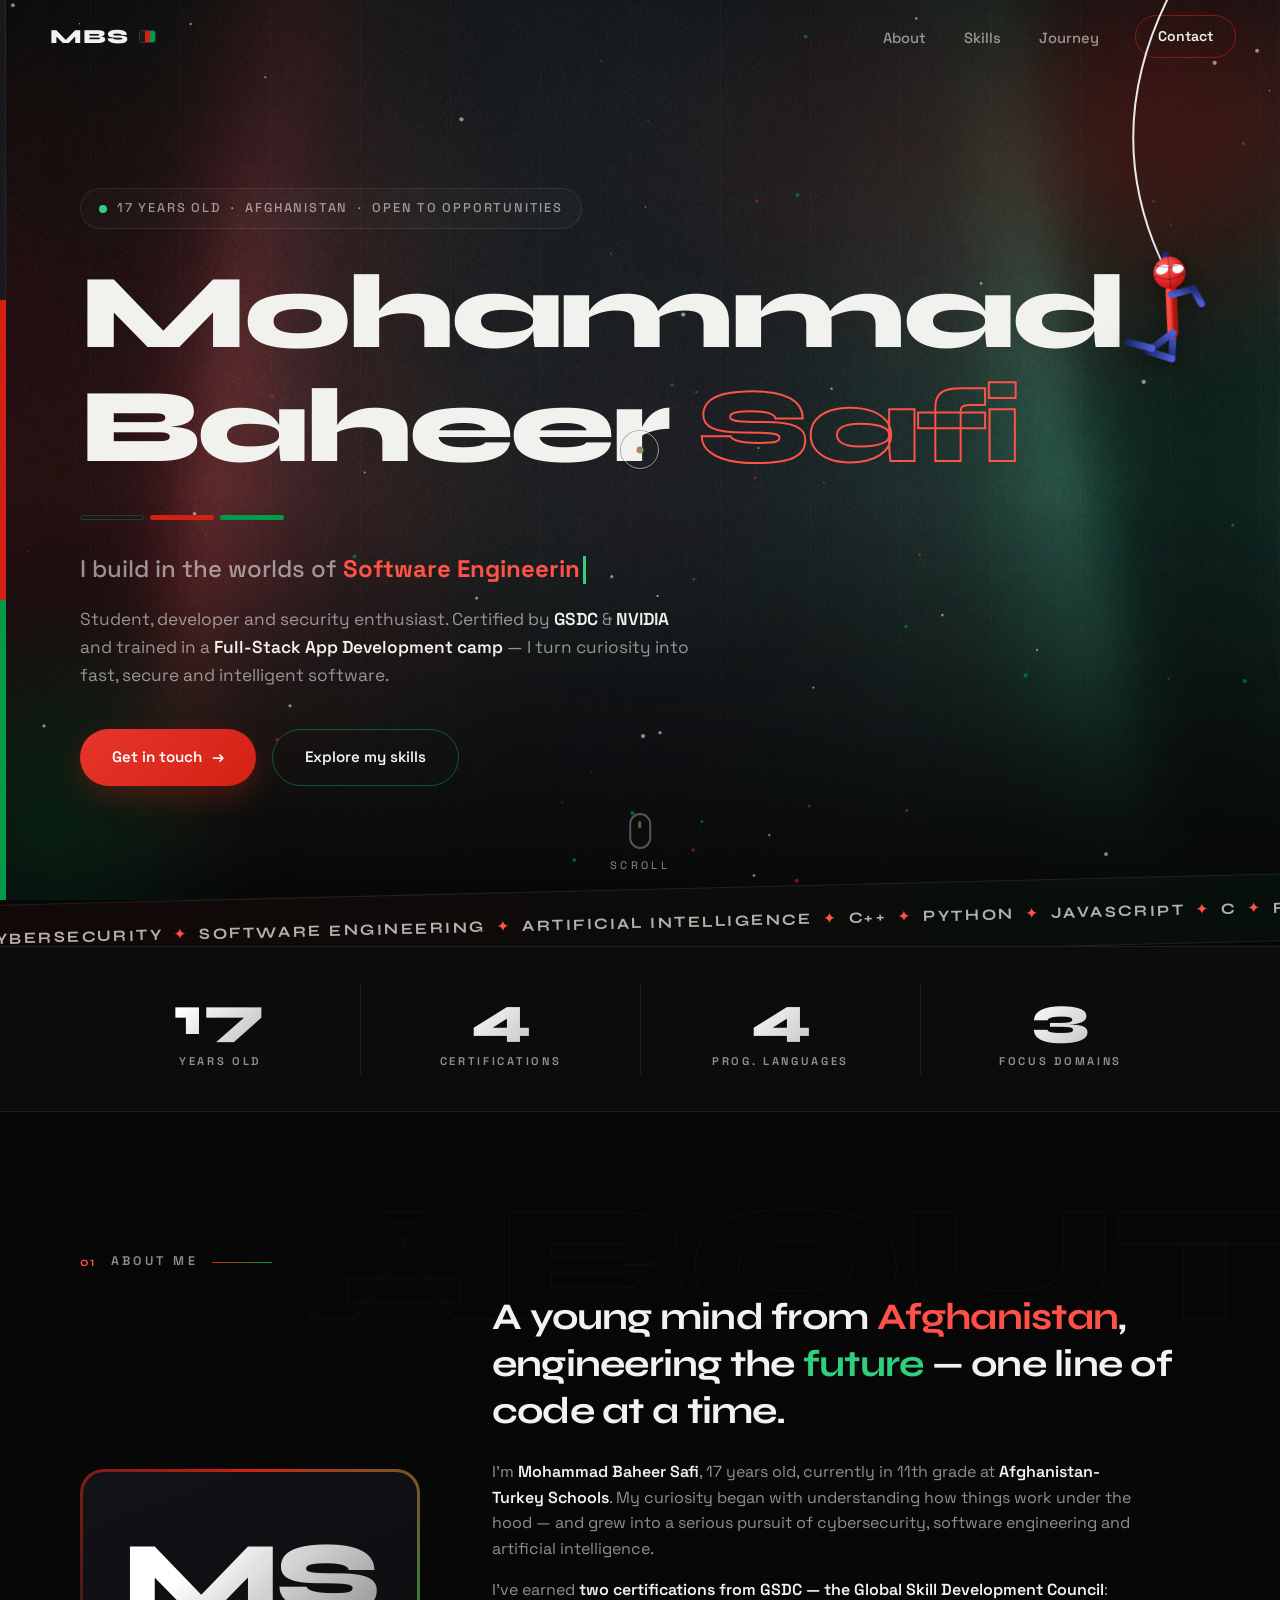
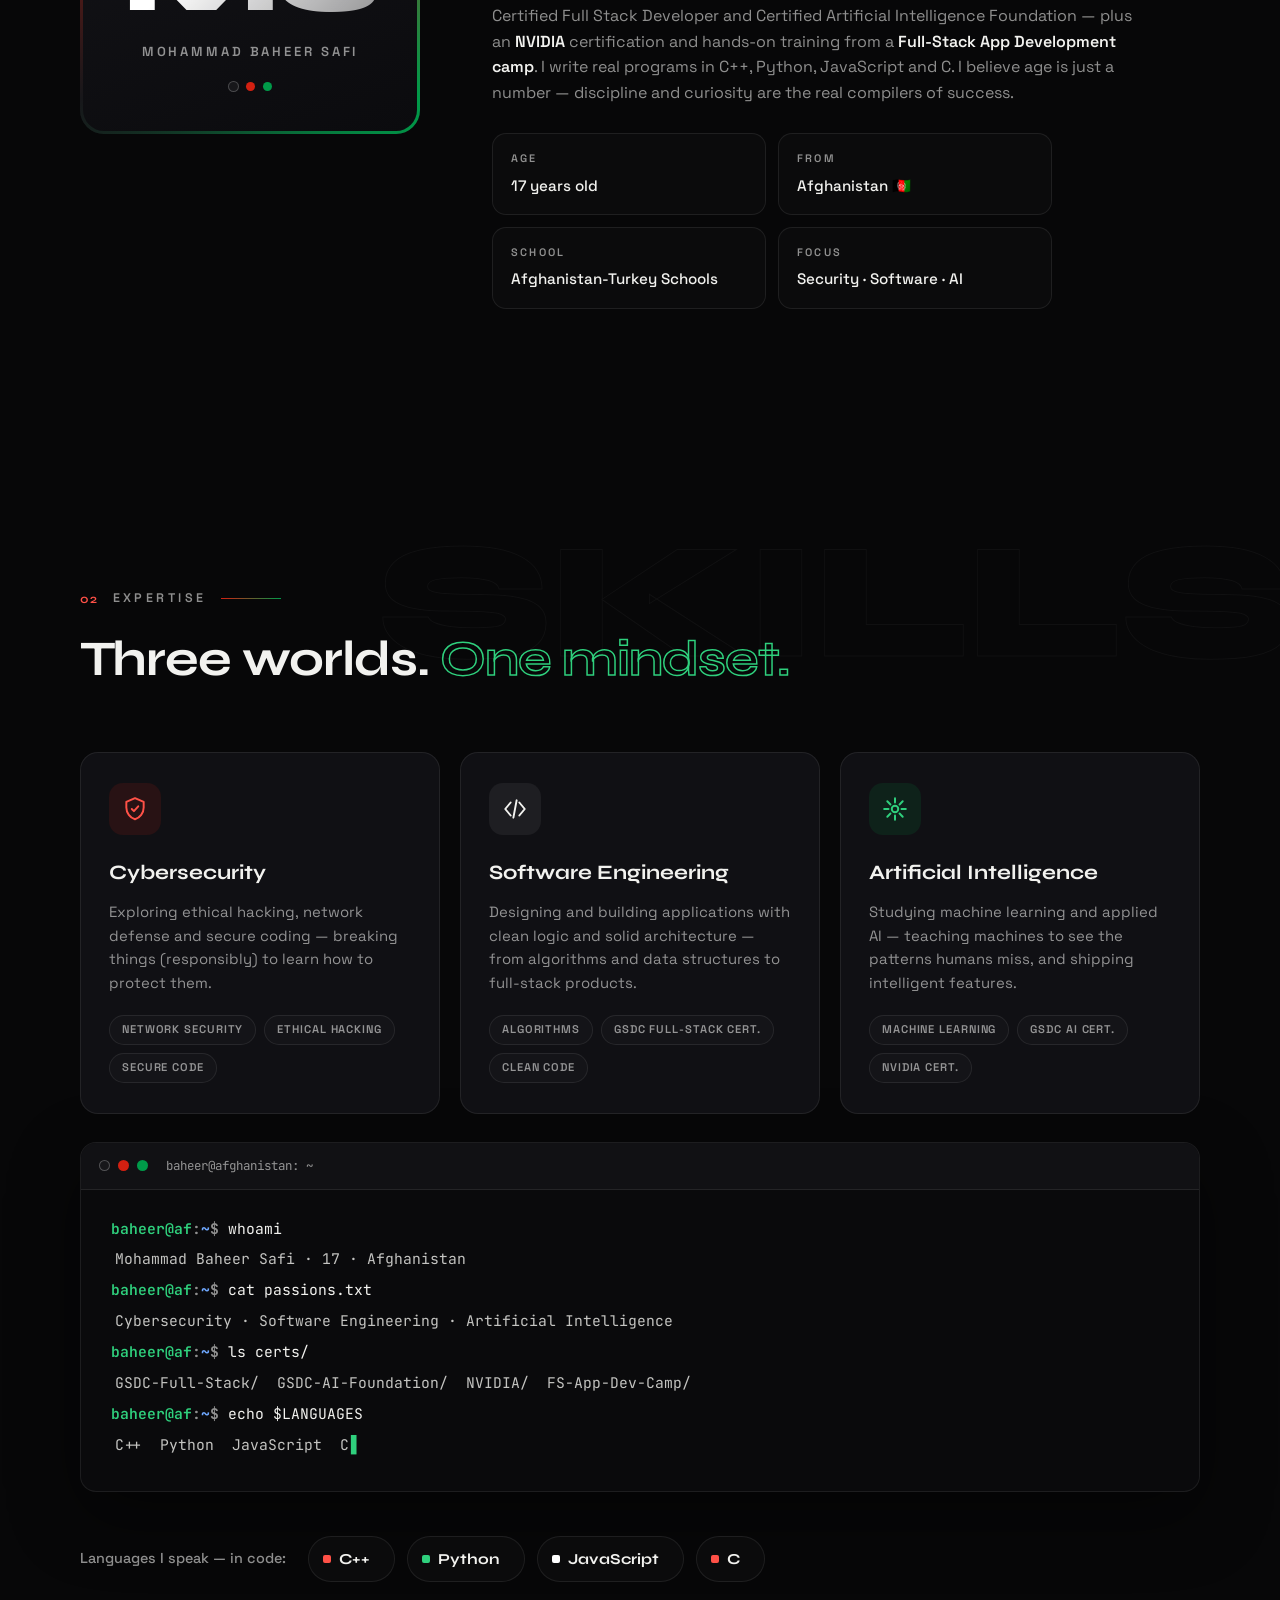
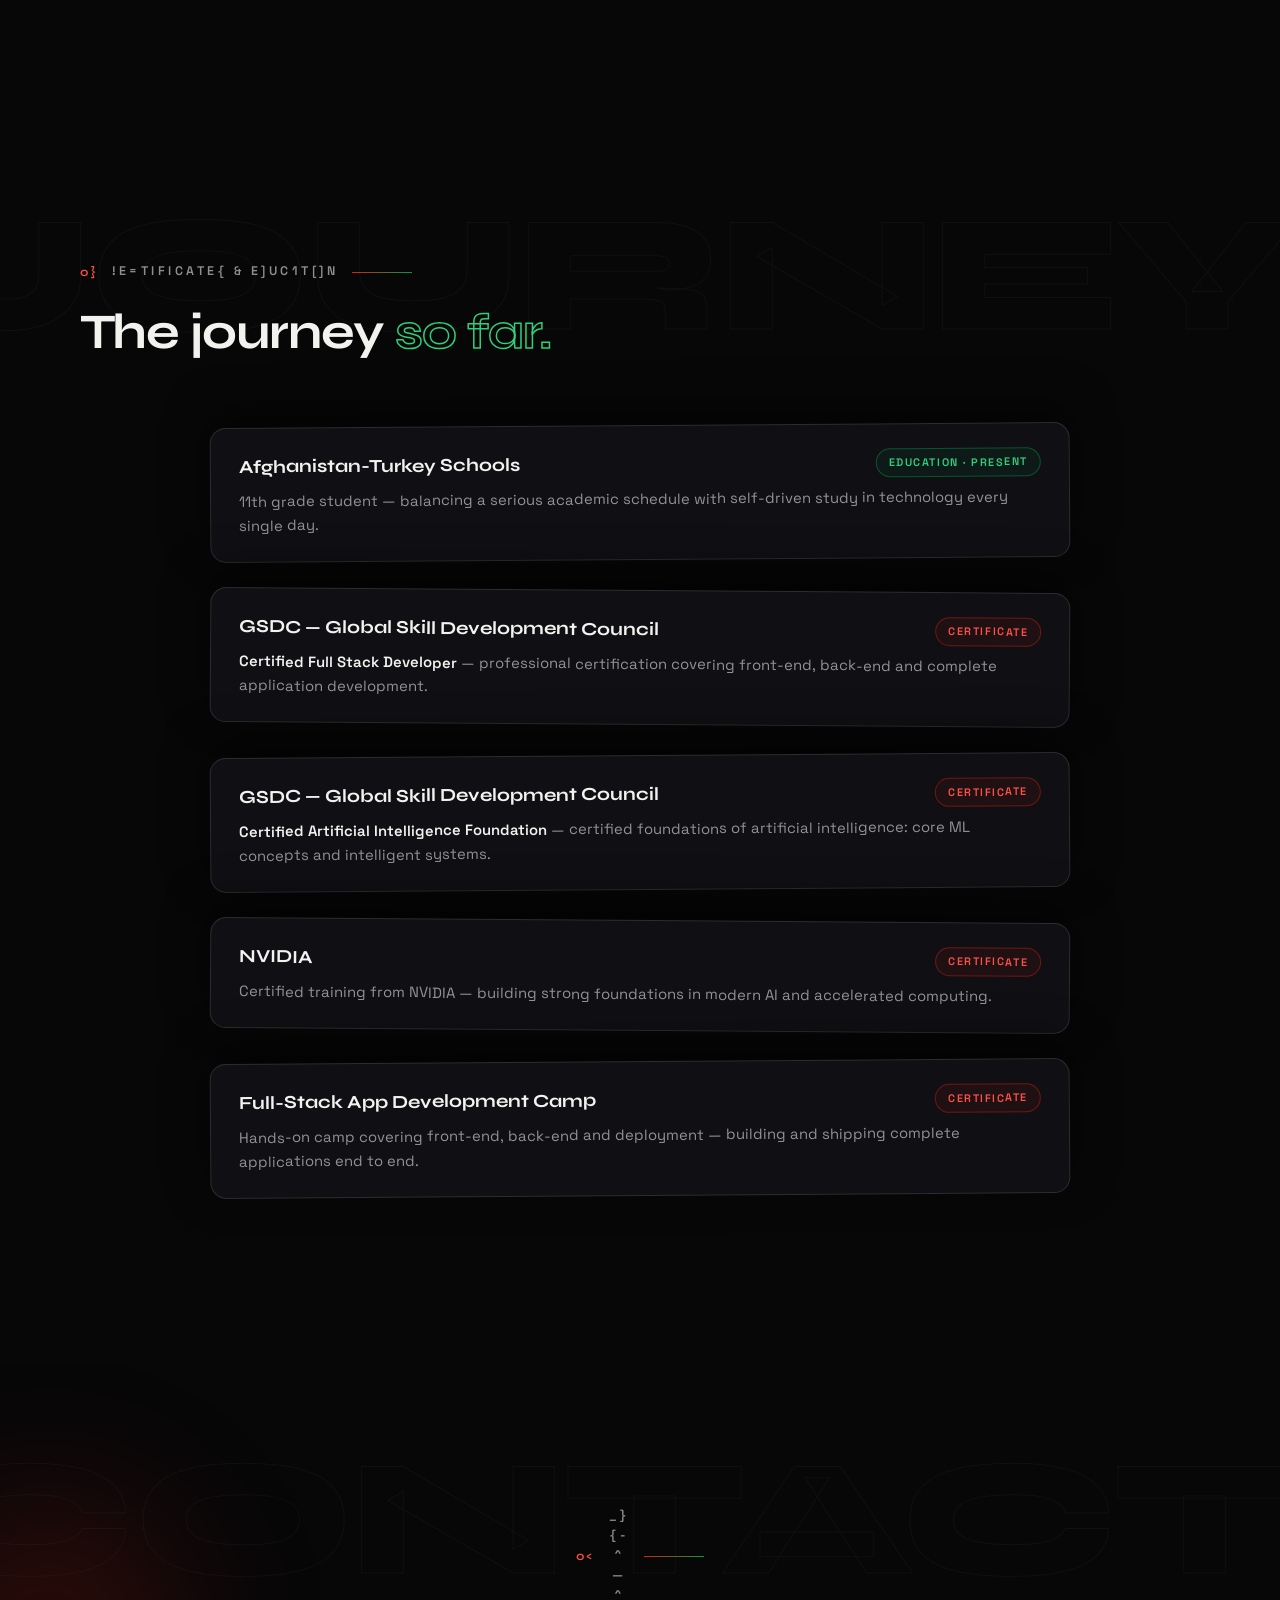
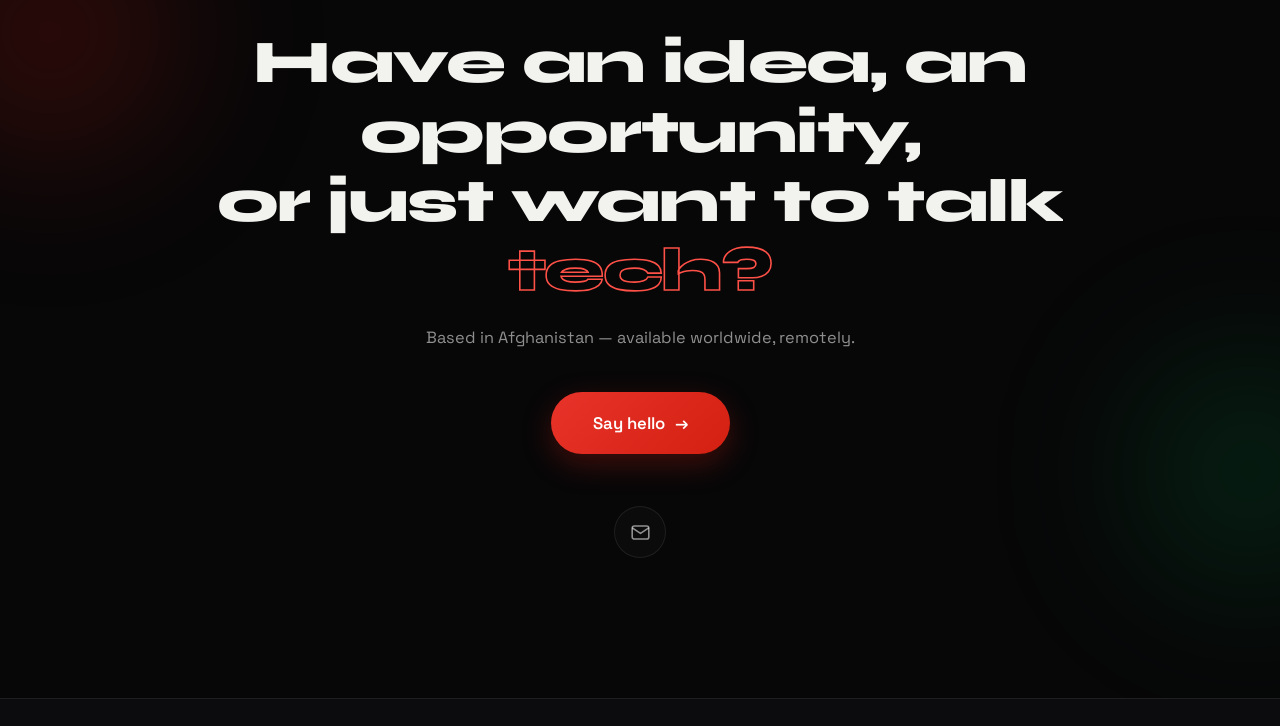
==== commit 532f312a: "Remove greeting bubble from Spidey component Removed the greeting bubble from the Spidey component." ====
--- a/portfolio/index.html
+++ b/portfolio/index.html
@@ -56,7 +56,6 @@
 
   <!-- Spidey: the living scroll-companion -->
   <div id="spidey" data-pose="hang" aria-hidden="true">
-    <span class="bubble" id="spideyBubble">hi! 👋</span>
     <svg viewBox="0 0 120 150" xmlns="http://www.w3.org/2000/svg">
       <defs>
         <radialGradient id="maskG" cx="35%" cy="30%" r="85%">
--- a/portfolio/style.css
+++ b/portfolio/style.css
@@ -1087,3 +1087,149 @@
   #webSplat, #webLine { display: none; }
   #spidey svg { transform: none !important; }
 }
+
+/* ============================================================
+   V9 — SPIDEY v2: LIVING SCROLL-COMPANION
+   rappel with scroll · auto-scroll at his speed · blinking ·
+   idle life (wave / flex / eat / look) · 3D-shaded rig
+   ============================================================ */
+
+#spidey { position: fixed; }
+#spidey .mask  { fill: url(#maskG); }
+#spidey .torso { stroke: url(#torsoG); }
+#spidey line   { stroke: url(#limbG); }
+#spidey .webline { stroke: rgba(0, 0, 0, .38); }
+
+/* ---- blinking eyes (always alive) ---- */
+#spidey .eye {
+  transform-box: fill-box; transform-origin: center;
+  animation: blink 4.6s infinite;
+}
+@keyframes blink { 0%, 91%, 100% { transform: scaleY(1); } 94% { transform: scaleY(.08); } }
+
+/* ---- gentle sway while hanging ---- */
+#spidey .sway { transform-box: view-box; }
+#spidey[data-pose="hang"] .sway,
+#spidey[data-pose="wave"] .sway,
+#spidey[data-pose="flex"] .sway,
+#spidey[data-pose="eat"]  .sway,
+#spidey[data-pose="look"] .sway { animation: sway 5.2s ease-in-out infinite alternate; }
+@keyframes sway { from { transform: rotate(-2.4deg); } to { transform: rotate(2.4deg); } }
+
+/* ---- POSE: hang (default, gripping the thread) ---- */
+#spidey[data-pose="hang"] .armL { transform: rotate(-152deg); }
+#spidey[data-pose="hang"] .armL .fore { transform: rotate(-6deg); }
+#spidey[data-pose="hang"] .armR { transform: rotate(10deg); }
+#spidey[data-pose="hang"] .armR .fore { transform: rotate(14deg); }
+#spidey[data-pose="hang"] .legL { transform: rotate(8deg); }
+#spidey[data-pose="hang"] .legL .fore { transform: rotate(12deg); }
+#spidey[data-pose="hang"] .legR { transform: rotate(-6deg); }
+#spidey[data-pose="hang"] .legR .fore { transform: rotate(-12deg); }
+
+/* ---- POSE: rappel (descending with the scroll) ---- */
+#spidey[data-pose="rappel"] svg { transform: rotate(5deg); }
+#spidey[data-pose="rappel"] .armL { transform: rotate(-152deg); }
+#spidey[data-pose="rappel"] .armL .fore { transform: rotate(-6deg); }
+#spidey[data-pose="rappel"] .armR { transform: rotate(46deg); }
+#spidey[data-pose="rappel"] .armR .fore { transform: rotate(52deg); }
+#spidey[data-pose="rappel"] .legL { transform: rotate(40deg); }
+#spidey[data-pose="rappel"] .legL .fore { transform: rotate(44deg); }
+#spidey[data-pose="rappel"] .legR { transform: rotate(56deg); }
+#spidey[data-pose="rappel"] .legR .fore { transform: rotate(58deg); }
+
+/* ---- POSE: climb (ascending) ---- */
+#spidey[data-pose="climb"] svg { transform: rotate(-4deg); }
+#spidey[data-pose="climb"] .armL { transform: rotate(-152deg); }
+#spidey[data-pose="climb"] .armL .fore { transform: rotate(-6deg); }
+#spidey[data-pose="climb"] .armR { transform: rotate(-138deg); }
+#spidey[data-pose="climb"] .armR .fore { transform: rotate(-10deg); }
+#spidey[data-pose="climb"] .legL { transform: rotate(26deg); }
+#spidey[data-pose="climb"] .legL .fore { transform: rotate(74deg); }
+#spidey[data-pose="climb"] .legR { transform: rotate(40deg); }
+#spidey[data-pose="climb"] .legR .fore { transform: rotate(82deg); }
+
+/* ---- POSE: wave (greeting) ---- */
+#spidey[data-pose="wave"] .armL { transform: rotate(-140deg); }
+#spidey[data-pose="wave"] .armL .fore { animation: waveHand .4s ease-in-out infinite alternate; }
+#spidey[data-pose="wave"] .armR { transform: rotate(10deg); }
+#spidey[data-pose="wave"] .armR .fore { transform: rotate(14deg); }
+#spidey[data-pose="wave"] .legL { transform: rotate(8deg); }
+#spidey[data-pose="wave"] .legL .fore { transform: rotate(12deg); }
+#spidey[data-pose="wave"] .legR { transform: rotate(-6deg); }
+#spidey[data-pose="wave"] .legR .fore { transform: rotate(-12deg); }
+
+/* ---- POSE: flex (muscles 💪) ---- */
+#spidey[data-pose="flex"] .armL { transform: rotate(-64deg); }
+#spidey[data-pose="flex"] .armL .fore { transform: rotate(-108deg); }
+#spidey[data-pose="flex"] .armR { transform: rotate(64deg); }
+#spidey[data-pose="flex"] .armR .fore { transform: rotate(108deg); }
+#spidey[data-pose="flex"] .legL { transform: rotate(8deg); }
+#spidey[data-pose="flex"] .legL .fore { transform: rotate(12deg); }
+#spidey[data-pose="flex"] .legR { transform: rotate(-6deg); }
+#spidey[data-pose="flex"] .legR .fore { transform: rotate(-12deg); }
+#spidey[data-pose="flex"] .rig { animation: flexPulse .45s ease-in-out 2; }
+@keyframes flexPulse { 50% { transform: scale(1.07); } }
+
+/* ---- POSE: eat (snack time 🪰) ---- */
+#spidey[data-pose="eat"] .armL { transform: rotate(-96deg); }
+#spidey[data-pose="eat"] .armL .fore { transform: rotate(-42deg); }
+#spidey[data-pose="eat"] .armR { transform: rotate(10deg); }
+#spidey[data-pose="eat"] .armR .fore { transform: rotate(14deg); }
+#spidey[data-pose="eat"] .legL { transform: rotate(10deg); }
+#spidey[data-pose="eat"] .legL .fore { transform: rotate(16deg); }
+#spidey[data-pose="eat"] .legR { transform: rotate(-8deg); }
+#spidey[data-pose="eat"] .legR .fore { transform: rotate(-14deg); }
+#spidey[data-pose="eat"] .head { animation: munch .28s ease-in-out 5; }
+@keyframes munch { 50% { transform: translateY(2.5px) rotate(4deg); } }
+
+#spidey .bug { opacity: 0; transform-box: view-box; }
+#spidey .bugbody { fill: #2fd07d; }
+#spidey .wing { stroke: rgba(255, 255, 255, .85); stroke-width: 1.5; transform-box: fill-box; transform-origin: center; animation: wingFlap .12s linear infinite alternate; }
+#spidey .bugthread { stroke: rgba(255, 255, 255, .5); stroke-width: 1; }
+@keyframes wingFlap { to { transform: scaleY(.35); } }
+#spidey.eating .bug { animation: bugSeq 2.3s ease-in-out forwards; }
+@keyframes bugSeq {
+  0%   { opacity: 0; transform: translate(26px, -70px); }
+  16%  { opacity: 1; transform: translate(26px, 24px); }
+  44%  { transform: translate(26px, 24px); }
+  60%  { transform: translate(44px, 26px); }
+  76%  { opacity: 1; transform: translate(52px, 30px); }
+  88%  { opacity: 0; transform: translate(56px, 32px) scale(.4); }
+  100% { opacity: 0; transform: translate(56px, 32px) scale(.4); }
+}
+
+/* ---- POSE: look (curious) ---- */
+#spidey[data-pose="look"] .armL { transform: rotate(-152deg); }
+#spidey[data-pose="look"] .armL .fore { transform: rotate(-6deg); }
+#spidey[data-pose="look"] .armR { transform: rotate(10deg); }
+#spidey[data-pose="look"] .armR .fore { transform: rotate(14deg); }
+#spidey[data-pose="look"] .legL { transform: rotate(8deg); }
+#spidey[data-pose="look"] .legL .fore { transform: rotate(12deg); }
+#spidey[data-pose="look"] .legR { transform: rotate(-6deg); }
+#spidey[data-pose="look"] .legR .fore { transform: rotate(-12deg); }
+#spidey[data-pose="look"] .head { animation: lookOnce 1.1s ease-in-out; }
+@keyframes lookOnce { 30% { transform: rotate(-14deg); } 70% { transform: rotate(10deg); } 100% { transform: rotate(0deg); } }
+
+/* ---- speech bubble ---- */
+#spidey .bubble {
+  position: absolute; left: -158px; top: -118px;
+  background: #fff; color: #141416;
+  font-family: var(--font-body); font-weight: 700; font-size: .88rem;
+  padding: 9px 15px; border-radius: 14px; border-bottom-right-radius: 3px;
+  opacity: 0; transform: scale(.6); transition: .3s var(--ease);
+  pointer-events: none; white-space: nowrap;
+  box-shadow: 0 10px 26px rgba(0, 0, 0, .45);
+}
+#spidey.talking .bubble { opacity: 1; transform: scale(1); }
+
+/* ---- rappel thread (path) ---- */
+#webLine path { stroke: rgba(255, 255, 255, .9); stroke-width: 2; fill: none; stroke-linecap: round; opacity: 0; transition: opacity .3s; }
+#webLine.on path { opacity: 1; }
+
+@media (max-width: 760px) {
+  #spidey .bubble { left: -146px; top: -104px; font-size: .8rem; }
+}
+
+@media (prefers-reduced-motion: reduce) {
+  #spidey .eye, #spidey .sway, #spidey .wing { animation: none; }
+}
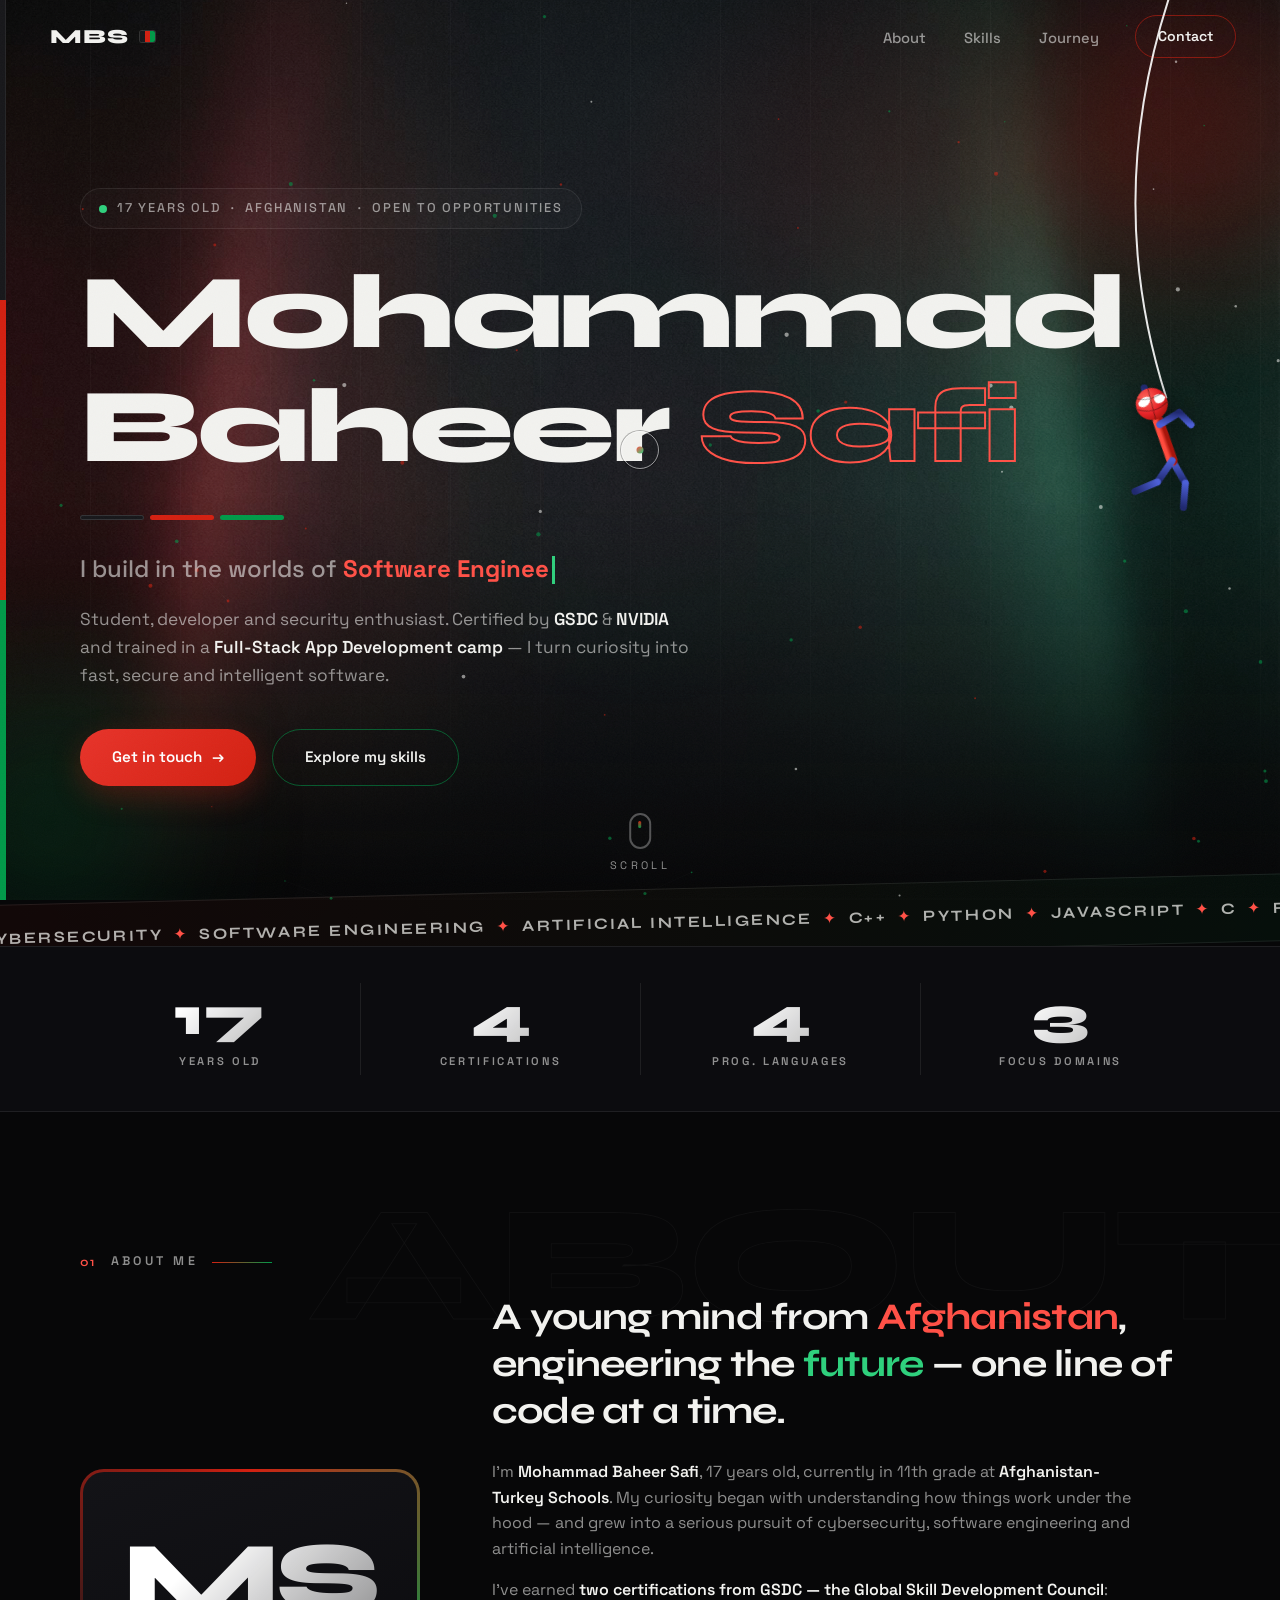
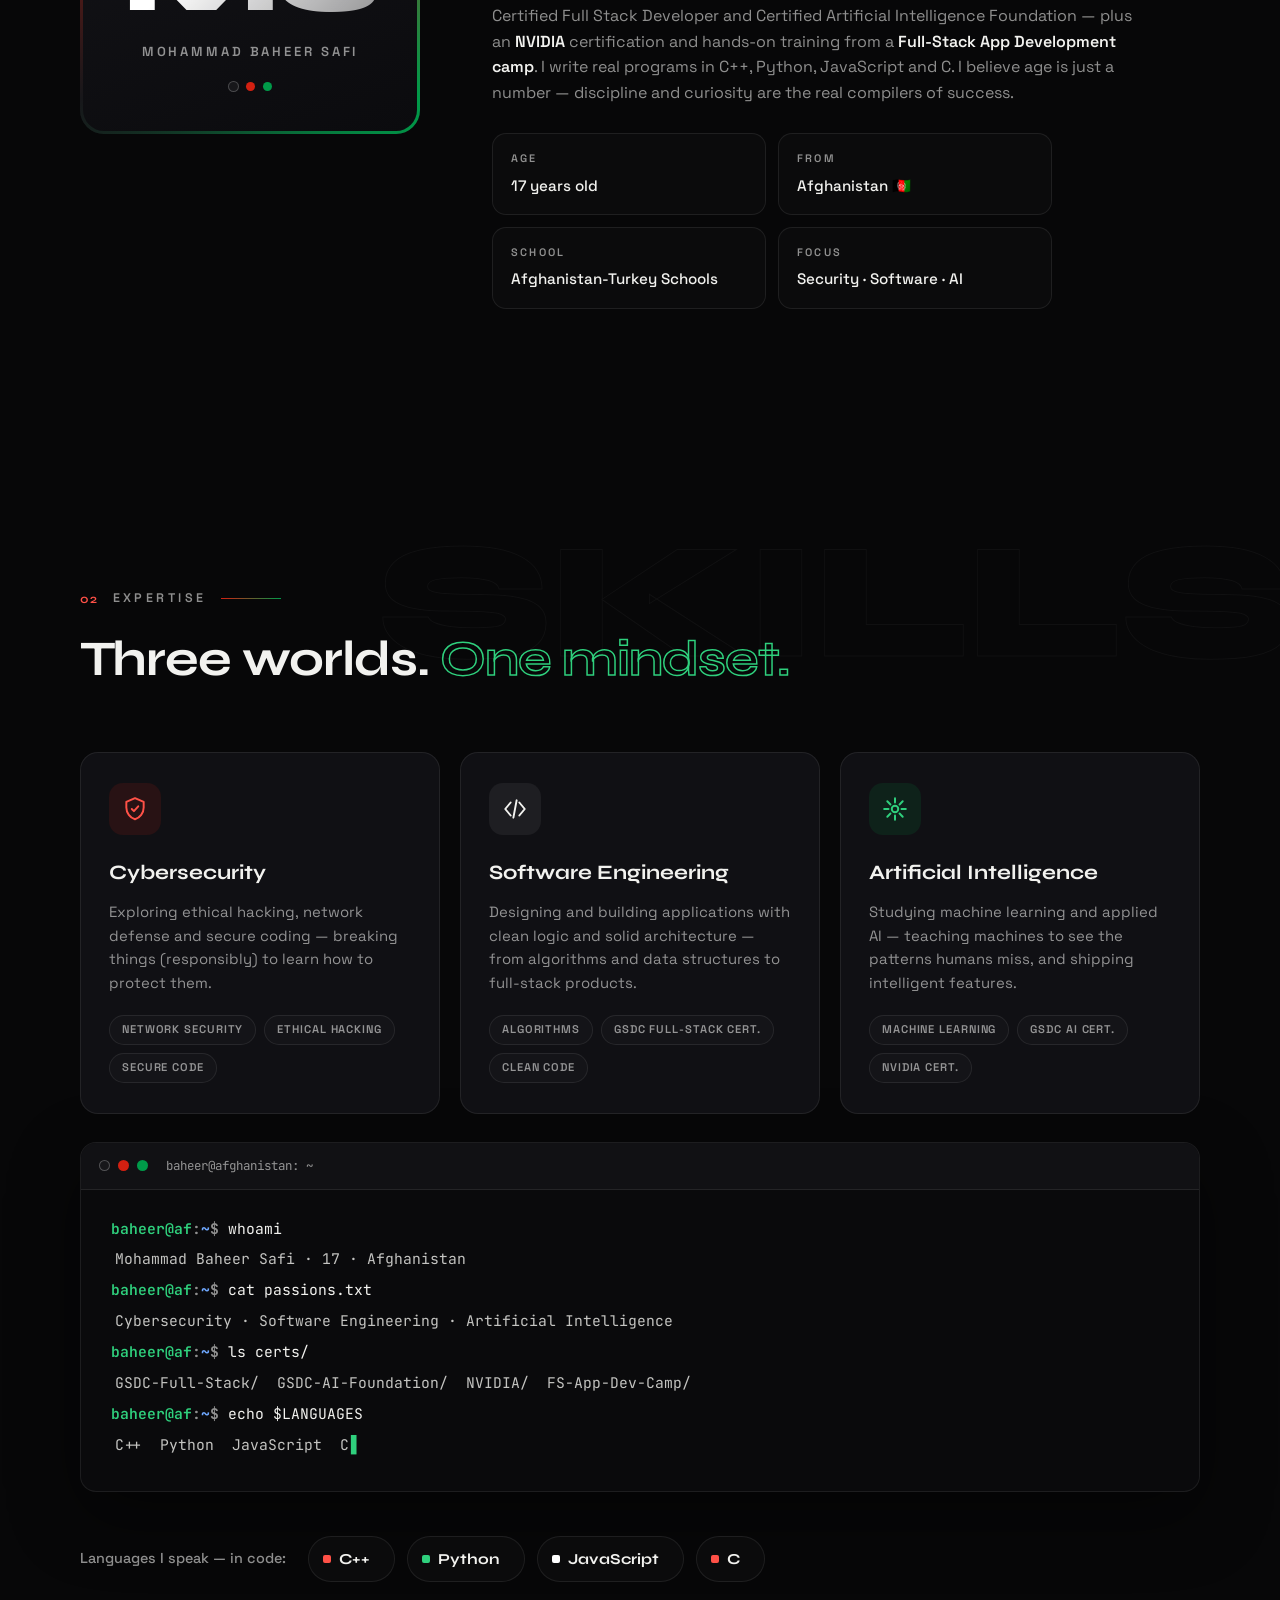
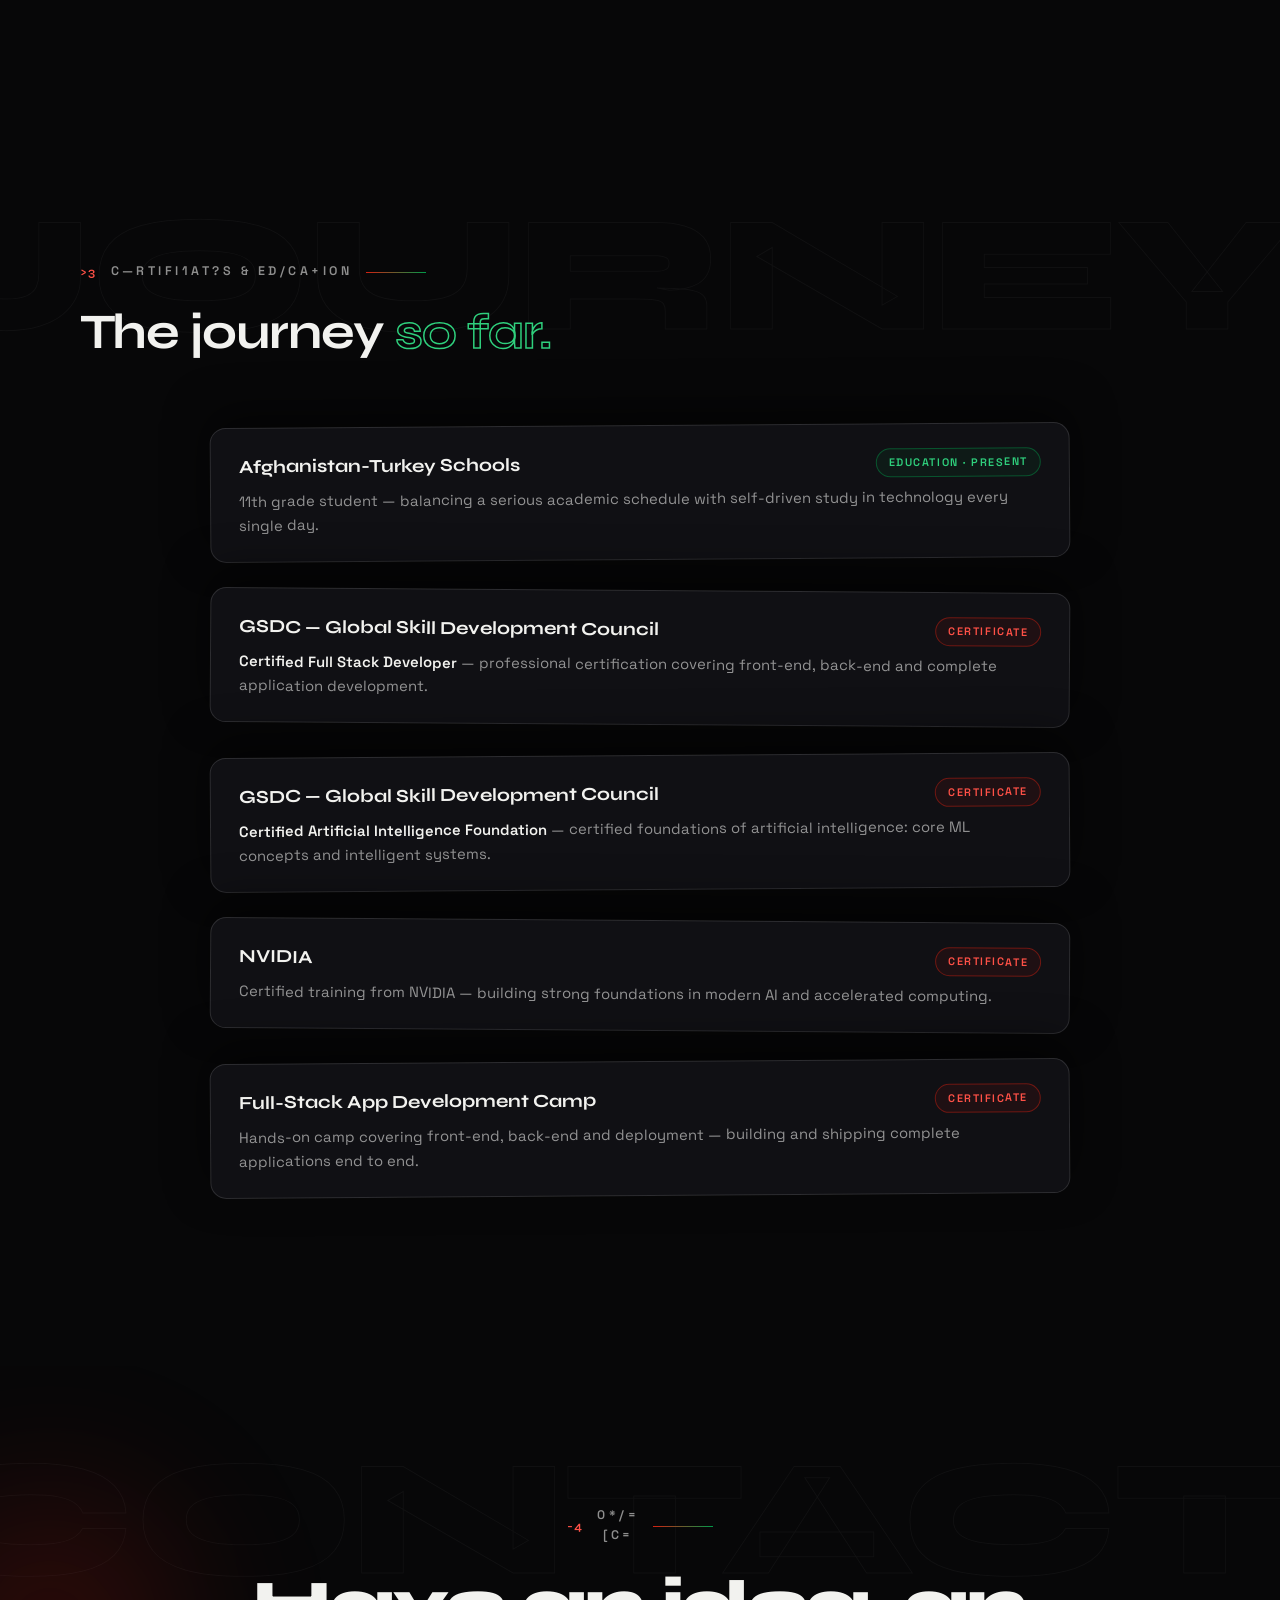
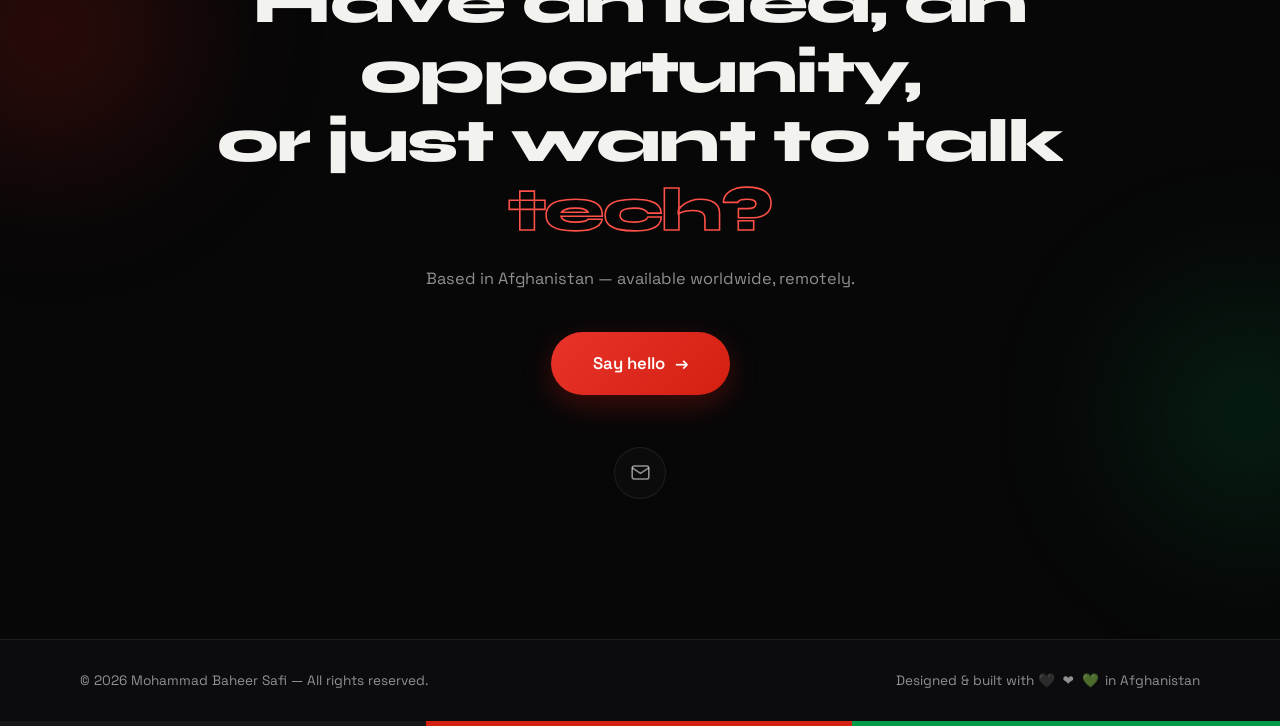
==== commit 196a04d7: "Update index.html" ====
--- a/portfolio/index.html
+++ b/portfolio/index.html
@@ -32,12 +32,57 @@
 </head>
 <body>
 
-  <!-- ============ PRELOADER ============ -->
+  <!-- ============ PRELOADER: THE WEB-WEAVING BOOT SEQUENCE ============ -->
   <div id="preloader" aria-hidden="true">
-    <div class="pre-inner">
-      <span class="pre-logo">MBS</span>
+    <div class="pre-stage">
+      <!-- web weaves itself -->
+      <svg class="pre-web" viewBox="0 0 100 100" preserveAspectRatio="xMidYMid slice">
+        <g class="pw">
+          <line pathLength="1" x1="50" y1="50" x2="125" y2="50"  style="--d:.02s"/>
+          <line pathLength="1" x1="50" y1="50" x2="115" y2="82"  style="--d:.06s"/>
+          <line pathLength="1" x1="50" y1="50" x2="87"  y2="110" style="--d:.10s"/>
+          <line pathLength="1" x1="50" y1="50" x2="50"  y2="120" style="--d:.14s"/>
+          <line pathLength="1" x1="50" y1="50" x2="13"  y2="110" style="--d:.18s"/>
+          <line pathLength="1" x1="50" y1="50" x2="-15" y2="82"  style="--d:.22s"/>
+          <line pathLength="1" x1="50" y1="50" x2="-25" y2="50"  style="--d:.26s"/>
+          <line pathLength="1" x1="50" y1="50" x2="-15" y2="8"   style="--d:.30s"/>
+          <line pathLength="1" x1="50" y1="50" x2="13"  y2="-20" style="--d:.34s"/>
+          <line pathLength="1" x1="50" y1="50" x2="50"  y2="-30" style="--d:.38s"/>
+          <line pathLength="1" x1="50" y1="50" x2="87"  y2="-20" style="--d:.42s"/>
+          <line pathLength="1" x1="50" y1="50" x2="115" y2="8"   style="--d:.46s"/>
+          <circle pathLength="1" cx="50" cy="50" r="8"  style="--d:.50s"/>
+          <circle pathLength="1" cx="50" cy="50" r="16" style="--d:.58s"/>
+          <circle pathLength="1" cx="50" cy="50" r="26" style="--d:.66s"/>
+          <circle pathLength="1" cx="50" cy="50" r="38" style="--d:.74s"/>
+          <circle pathLength="1" cx="50" cy="50" r="52" style="--d:.82s"/>
+        </g>
+      </svg>
+
+      <!-- the spider drops in on his thread -->
+      <div class="pre-spider">
+        <i class="thread"></i>
+        <svg viewBox="0 0 60 60">
+          <g class="legs" fill="none" stroke="#3a4db0" stroke-width="3" stroke-linecap="round">
+            <path d="M24 34 Q12 30 8 20"/><path d="M24 38 Q10 40 6 34"/>
+            <path d="M24 42 Q12 48 8 54"/><path d="M26 45 Q18 54 16 58"/>
+            <path d="M36 34 Q48 30 52 20"/><path d="M36 38 Q50 40 54 34"/>
+            <path d="M36 42 Q48 48 52 54"/><path d="M34 45 Q42 54 44 58"/>
+          </g>
+          <circle cx="30" cy="26" r="7" fill="#e62429"/>
+          <circle cx="30" cy="38" r="10" fill="#e62429"/>
+          <circle cx="27" cy="24" r="1.6" fill="#fff"/><circle cx="33" cy="24" r="1.6" fill="#fff"/>
+        </svg>
+      </div>
+
+      <!-- title card -->
+      <p class="pre-name">
+        <span><b style="--d:.10s">M</b><b style="--d:.13s">O</b><b style="--d:.16s">H</b><b style="--d:.19s">A</b><b style="--d:.22s">M</b><b style="--d:.25s">M</b><b style="--d:.28s">A</b><b style="--d:.31s">D</b></span>
+        <span><b style="--d:.37s">B</b><b style="--d:.40s">A</b><b style="--d:.43s">H</b><b style="--d:.46s">E</b><b style="--d:.49s">E</b><b style="--d:.52s">R</b></span>
+        <span><b style="--d:.58s">S</b><b style="--d:.61s">A</b><b style="--d:.64s">F</b><b style="--d:.67s">I</b></span>
+      </p>
+      <div class="pre-count">000</div>
       <div class="pre-bar"><i></i></div>
-      <span class="pre-count">000</span>
+      <p class="pre-log">weaving the web…</p>
     </div>
   </div>
 
--- a/portfolio/style.css
+++ b/portfolio/style.css
@@ -1233,3 +1233,47 @@
 @media (prefers-reduced-motion: reduce) {
   #spidey .eye, #spidey .sway, #spidey .wing { animation: none; }
 }
+
+/* ============================================================
+   V10 — DE-PARALYZE SPIDEY: constant life, snappy reactions
+   ============================================================ */
+
+/* snappier limb transitions */
+#spidey .limb, #spidey .fore, #spidey .head { transition: transform .16s var(--ease); }
+
+/* organic irregular sway (replaces slow metronome) */
+#spidey[data-pose="hang"] .sway,
+#spidey[data-pose="wave"] .sway,
+#spidey[data-pose="flex"] .sway,
+#spidey[data-pose="eat"]  .sway,
+#spidey[data-pose="look"] .sway { animation: sway2 3.8s ease-in-out infinite; }
+@keyframes sway2 {
+  0%   { transform: rotate(-2.2deg); }
+  30%  { transform: rotate(1.6deg); }
+  55%  { transform: rotate(-1.2deg); }
+  80%  { transform: rotate(2.4deg); }
+  100% { transform: rotate(-2.2deg); }
+}
+
+/* breathing chest while hanging */
+#spidey[data-pose="hang"] .rig { animation: breathe 3.2s ease-in-out infinite; }
+@keyframes breathe { 50% { transform: scale(1.03, .98); } }
+/* flip must always win over breathe */
+#spidey.flipping .rig { animation: spideyFlip .7s var(--ease) !important; }
+
+/* legs never fully still */
+#spidey[data-pose="hang"] .legL .fore { animation: dangle2 3s ease-in-out infinite alternate; }
+#spidey[data-pose="hang"] .legR .fore { animation: dangle2 3.4s ease-in-out infinite alternate-reverse; }
+@keyframes dangle2 { from { transform: rotate(6deg); } to { transform: rotate(18deg); } }
+
+/* head micro-life */
+#spidey[data-pose="hang"] .head { animation: headIdle 7s ease-in-out infinite; }
+@keyframes headIdle {
+  0%, 40%, 100% { transform: rotate(0deg); }
+  45%, 55%      { transform: rotate(-8deg); }
+  62%, 72%      { transform: rotate(6deg); }
+}
+
+@media (prefers-reduced-motion: reduce) {
+  #spidey .sway, #spidey .rig, #spidey .legL .fore, #spidey .legR .fore, #spidey .head { animation: none !important; }
+}
